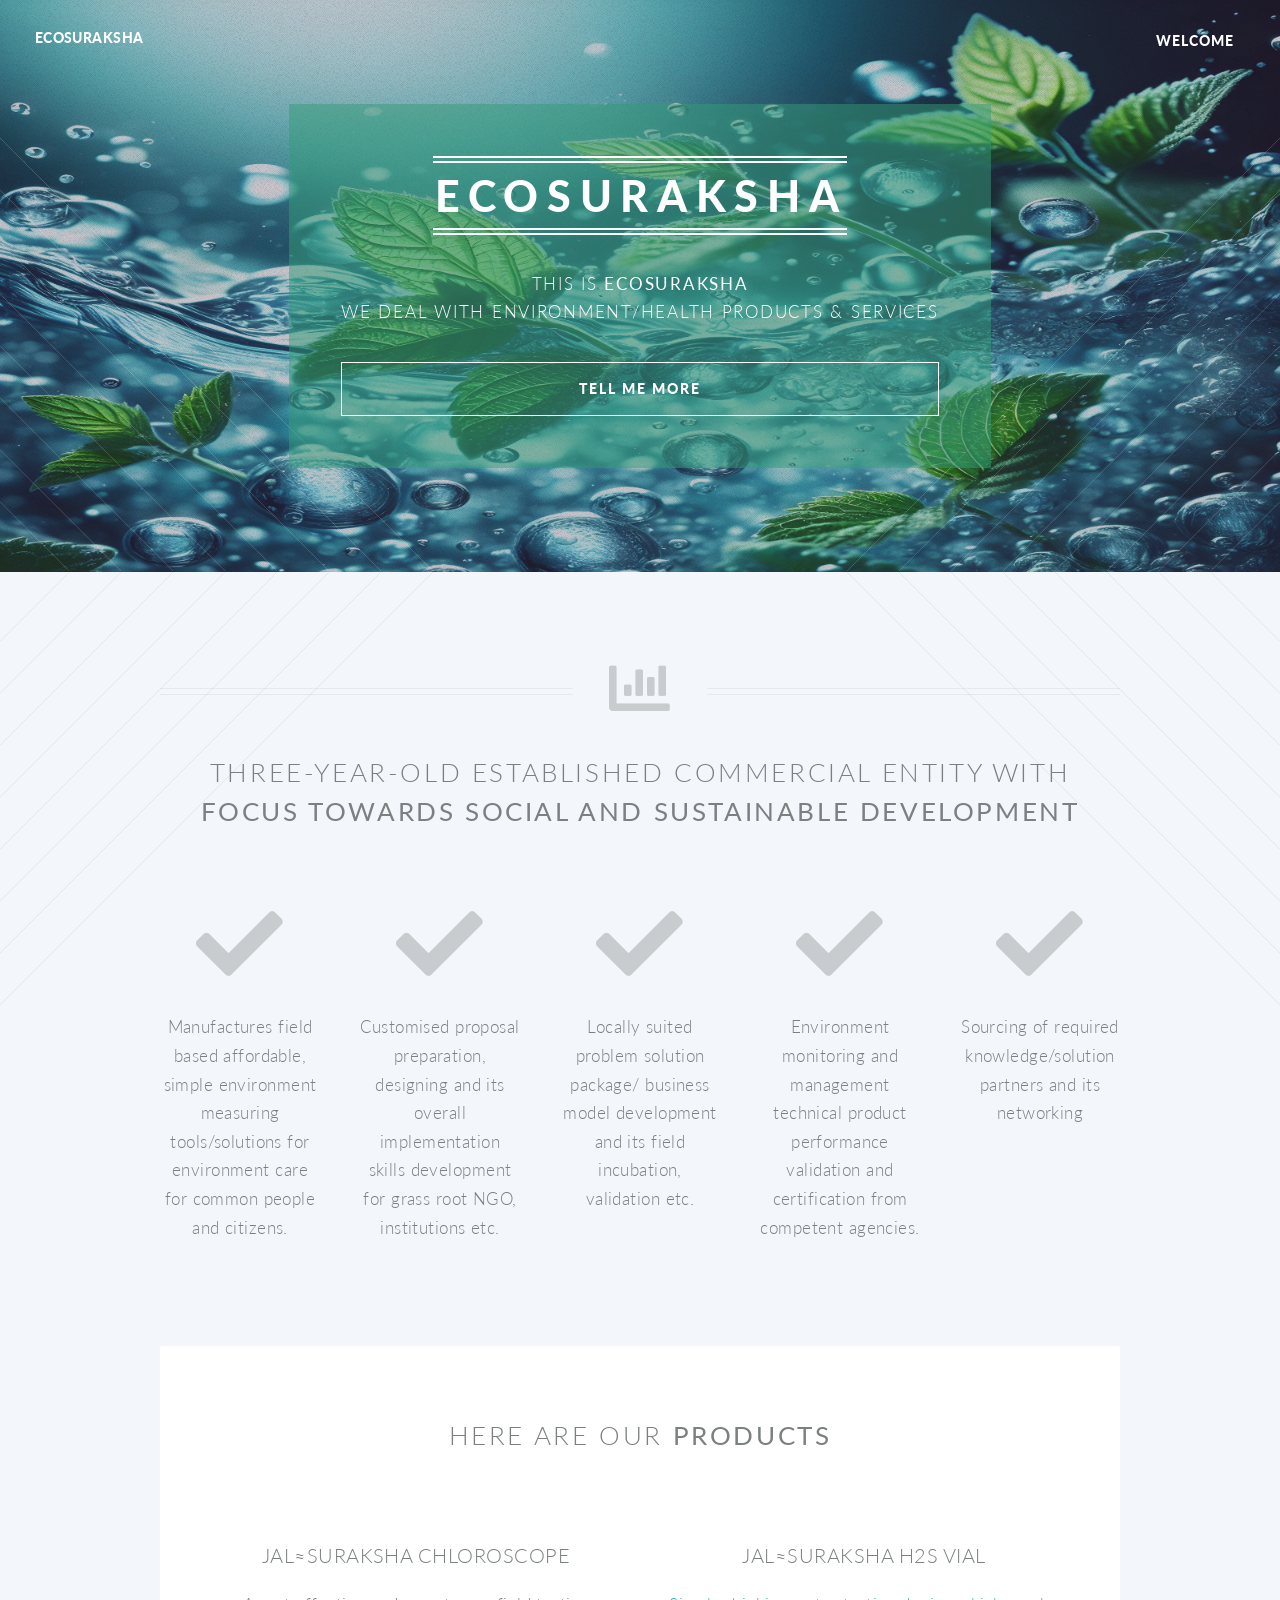
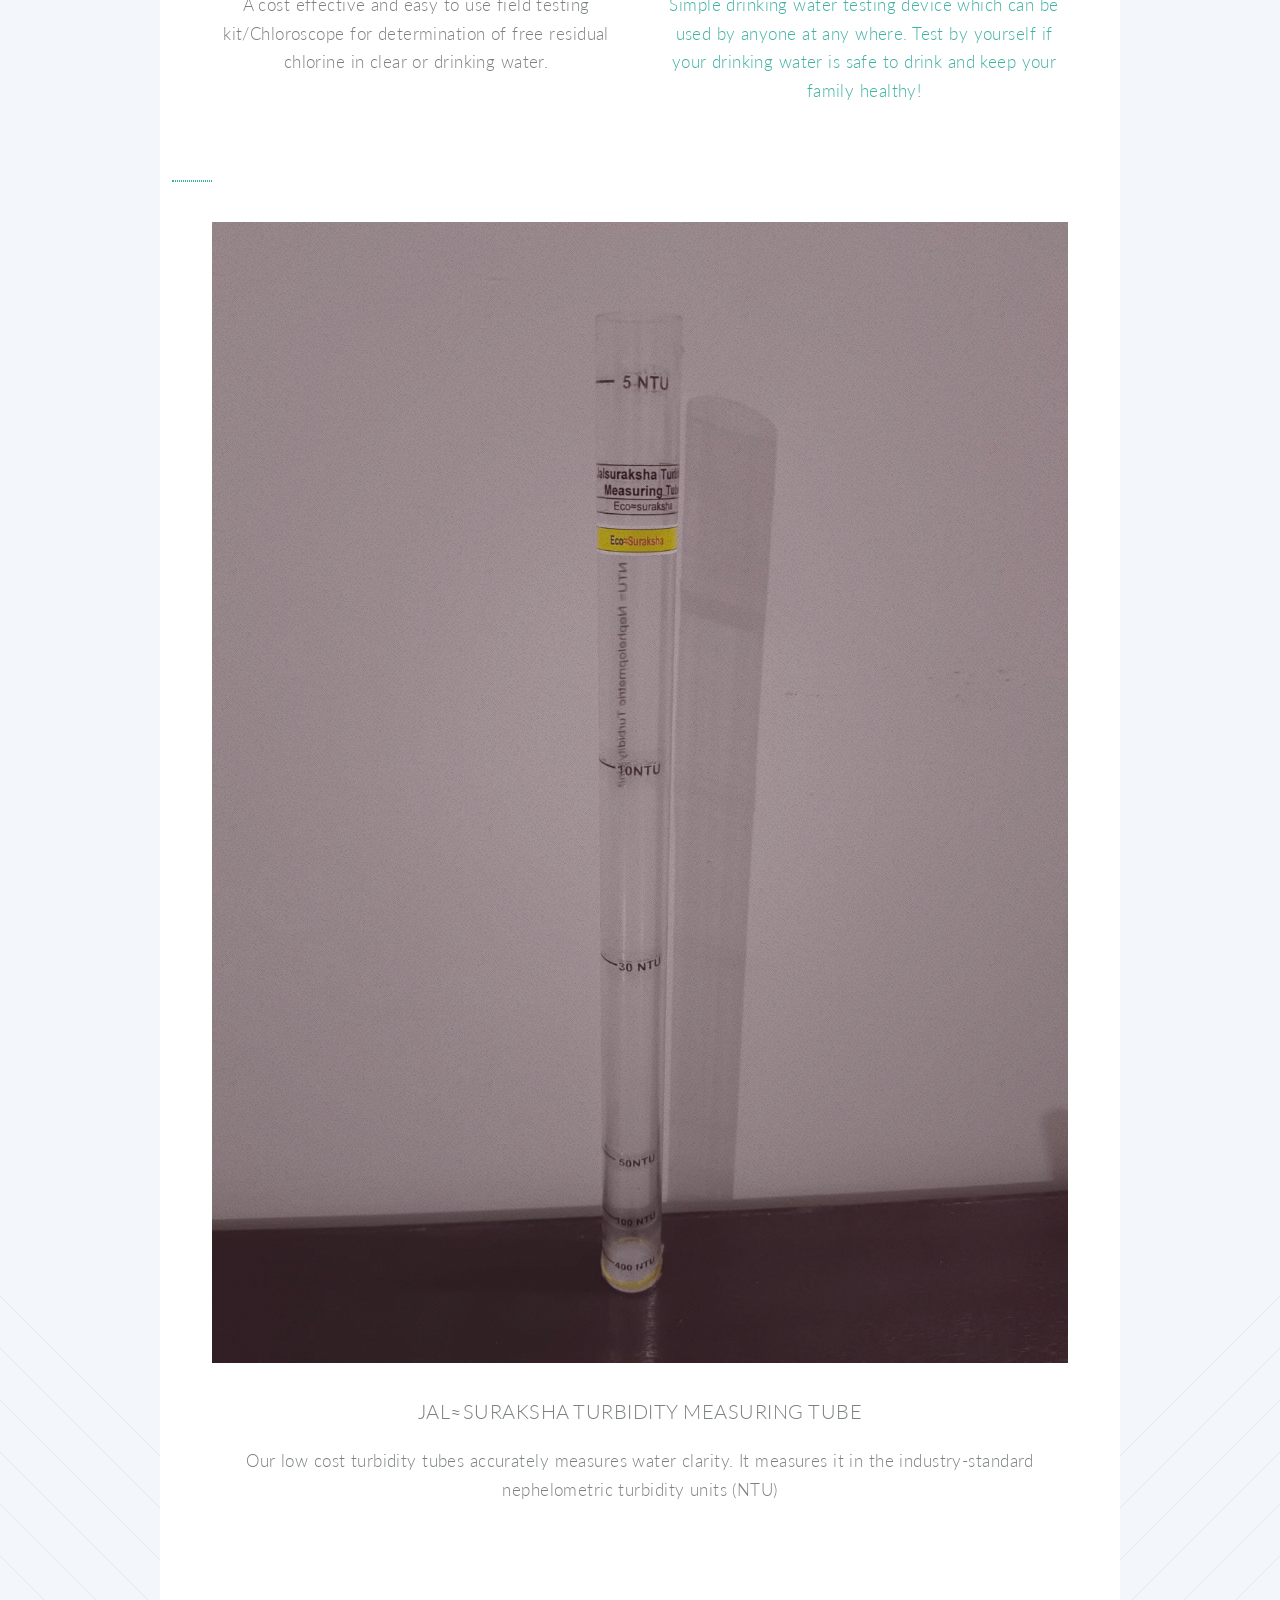
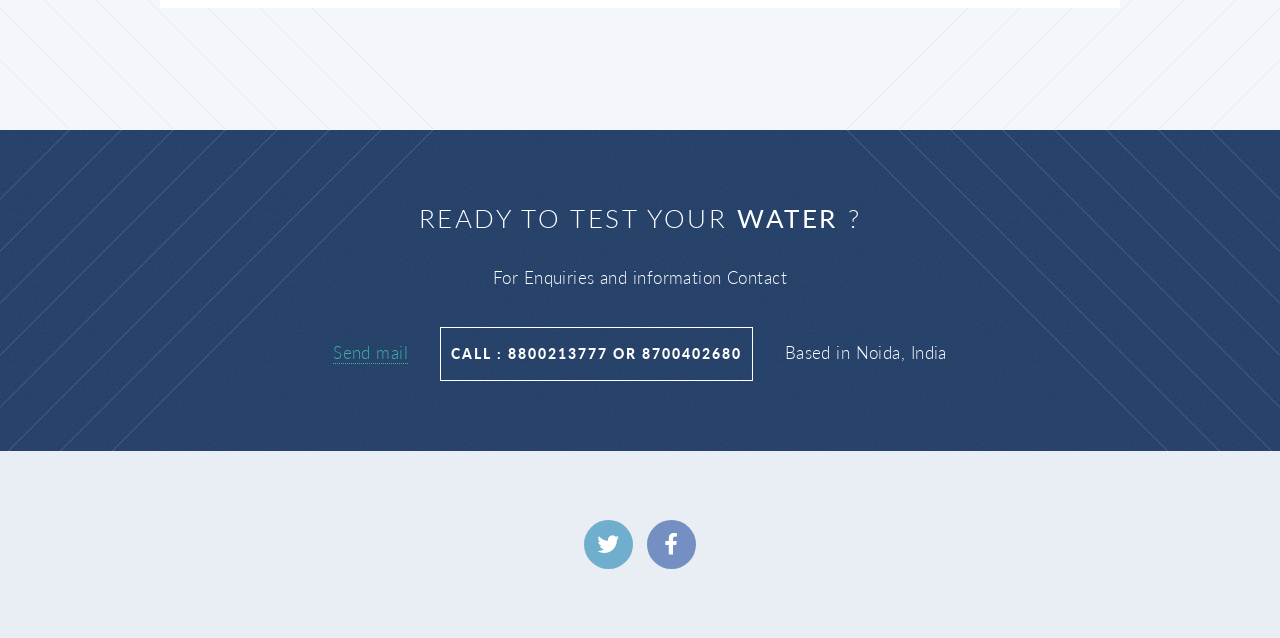
==== index.html @ ba59f018 "update index" ====
<!DOCTYPE HTML>
<html>
	<head>
		<title>EcoSuraksha</title>
		<meta charset="utf-8" />
		<meta name="viewport" content="width=device-width, initial-scale=1, user-scalable=no" />
		<link rel="stylesheet" href="assets/css/main.css" />
		<noscript><link rel="stylesheet" href="assets/css/noscript.css" /></noscript>
	</head>
	<body class="index is-preload">
		<div id="page-wrapper">

			<!-- Header -->
				<header id="header" class="alt">
					<h1 id="logo"><a href="index.html">EcoSuraksha</a></h1>
					<nav id="nav">
						<ul>
							<li class="current"><a href="ecosuraksha.com">Welcome</a></li>
						</ul>
					</nav>
				</header>

			<!-- Banner -->
				<section id="banner">
					<div class="inner">

						<header>
							<h2>EcoSuraksha</h2>
						</header>
						<p>This is <strong>EcoSuraksha</strong>
						<br />We deal with Environment/Health Products & Services<br /></p>
						<footer>
							<ul class="buttons stacked">
								<li><a href="#main" class="button fit scrolly">Tell Me More</a></li>
							</ul>
						</footer>

					</div>
				</section>

			<!-- Main -->
				<article id="main">

					<header class="special container">
						<span class="icon solid fa-chart-bar"></span>
						<h2>Three-year-old established commercial entity with<strong> focus towards social and sustainable development</strong>
						<br />
						</h2>
					</header>
					<!-- Two -->
						<section class="wrapper style1 container special">
							<div class="row">
								<div class="col-4 col-12-narrower">

									<section>
										<span class="icon solid featured fa-check"></span>
										<p>Manufactures field based affordable, simple environment measuring tools/solutions for environment care for common people and citizens.</p>
									</section>

								</div>
								<div class="col-4 col-12-narrower">

									<section>
										<span class="icon solid featured fa-check"></span>
										<p>Customised proposal preparation, designing and its overall implementation skills development for grass root NGO, institutions etc.</p>
									</section>

								</div>
								<div class="col-4 col-12-narrower">

									<section>
										<span class="icon solid featured fa-check"></span>
										<p>Locally suited problem solution package/ business model development and its field incubation, validation etc.</p>
									</section>

								</div>
								<div class="col-4 col-12-narrower">

									<section>
										<span class="icon solid featured fa-check"></span>
										<p>Environment monitoring and management technical product performance validation and certification from competent agencies.</p>
									</section>

								</div>
								<div class="col-4 col-12-narrower">

									<section>
										<span class="icon solid featured fa-check"></span>
										<p>Sourcing of required knowledge/solution partners and its networking </p>
									</section>

								</div>
							</div>
						</section>

					<!-- Three -->
						<section class="wrapper style3 container special">

							<header class="major">
								<h2>Here are our <strong>Products</strong></h2>
							</header>

							<div class="row">
								<div class="col-6 col-12-narrower">

									<section>
										<a href="#" class="image featured"><img src="images/JalsurakshaChloroscopeInsideView.jpg" alt="" /></a>
										<header>
											<h3><a href="https://www.amazon.in/Generic-JalSuraksha-H2S-Vial/dp/B0C5TCX7TX/">Jal≈Suraksha Chloroscope</a></h3>
										</header>
										<p>A cost effective and easy to use field testing kit/Chloroscope for determination of free residual chlorine in clear or drinking water.</p>
									</section>

								</div>
								<div class="col-6 col-12-narrower">

									<section>
										<a href="#" class="image featured"><img src="images/JalsurakshaH2SVialPack.jpg" alt="" /></a>
										<header>
											<h3><a href="https://www.amazon.in/JalSuraksha-Chloroscope-Chlorine-drinking-water/dp/B0CVYHMM5Y/">Jal≈Suraksha H2S Vial</h3>
										</header>
										<p>Simple drinking water testing device which can be used by anyone at any where. Test by yourself if your drinking water is safe to drink and keep your family healthy!</p>
									</section>

								</div>
							</div>
							<div class="row">
								<div class="col-12-narrower">

									<section>
										<a href="#" class="image featured"><img src="images/JalsurakshaTurbidityMeasuringTube.jpeg" alt="" /></a>
										<header>
											<h3><a href="https://www.amazon.in/Generic-Jalsuraksha-Turbidity-Measuring-Tube/dp/B0CZ7C9ZBZ/">Jal≈Suraksha Turbidity Measuring Tube</a></h3>
										</header>
										<p>Our low cost turbidity tubes accurately measures water clarity. It measures it in the industry-standard nephelometric turbidity units (NTU)</p>
									</section>

								</div>
							</div>
						</section>

				</article>

			<!-- CTA -->
				<section id="cta">

					<header>
						<h2>Ready to test your <strong> water </strong>?</h2>
						<p>For Enquiries and information Contact</p>
					</header>
					<footer>
						<ul class="buttons">
							<li><a href="mailto:ecosuraksha10@gmail.com">Send mail</a></li>
							<li><a href="#" class="button">Call : 8800213777 or 8700402680</a></li>
							<li>Based in Noida, India</li>
						</ul>
					</footer>

				</section>

			<!-- Footer -->
				<footer id="footer">

					<ul class="icons">
						<li><a href="#" class="icon brands circle fa-twitter"><span class="label">Twitter</span></a></li>
						<li><a href="#" class="icon brands circle fa-facebook-f"><span class="label">Facebook</span></a></li>
					</ul>
				</footer>

		</div>

		<!-- Scripts -->
			<script src="assets/js/jquery.min.js"></script>
			<script src="assets/js/jquery.dropotron.min.js"></script>
			<script src="assets/js/jquery.scrolly.min.js"></script>
			<script src="assets/js/jquery.scrollex.min.js"></script>
			<script src="assets/js/browser.min.js"></script>
			<script src="assets/js/breakpoints.min.js"></script>
			<script src="assets/js/util.js"></script>
			<script src="assets/js/main.js"></script>

	</body>
</html>
---- assets/css/main.css ----
@import url("fontawesome-all.min.css");
@import url("https://fonts.googleapis.com/css?family=Lato:300,400,900");

/*
	Twenty by HTML5 UP
	html5up.net | @ajlkn
	Free for personal and commercial use under the CCA 3.0 license (html5up.net/license)
*/

html, body, div, span, applet, object,
iframe, h1, h2, h3, h4, h5, h6, p, blockquote,
pre, a, abbr, acronym, address, big, cite,
code, del, dfn, em, img, ins, kbd, q, s, samp,
small, strike, strong, sub, sup, tt, var, b,
u, i, center, dl, dt, dd, ol, ul, li, fieldset,
form, label, legend, table, caption, tbody,
tfoot, thead, tr, th, td, article, aside,
canvas, details, embed, figure, figcaption,
footer, header, hgroup, menu, nav, output, ruby,
section, summary, time, mark, audio, video {
	margin: 0;
	padding: 0;
	border: 0;
	font-size: 100%;
	font: inherit;
	vertical-align: baseline;}

article, aside, details, figcaption, figure,
footer, header, hgroup, menu, nav, section {
	display: block;}

body {
	line-height: 1;
}

ol, ul {
	list-style: none;
}

blockquote, q {
	quotes: none;
}

	blockquote:before, blockquote:after, q:before, q:after {
		content: '';
		content: none;
	}

table {
	border-collapse: collapse;
	border-spacing: 0;
}

body {
	-webkit-text-size-adjust: none;
}

mark {
	background-color: transparent;
	color: inherit;
}

input::-moz-focus-inner {
	border: 0;
	padding: 0;
}

input, select, textarea {
	-moz-appearance: none;
	-webkit-appearance: none;
	-ms-appearance: none;
	appearance: none;
}

/* Basic */

	html {
		box-sizing: border-box;
	}

	*, *:before, *:after {
		box-sizing: inherit;
	}

	body {
		background: #f3f6fa;
	}

		body.is-preload *, body.is-preload *:before, body.is-preload *:after {
			-moz-animation: none !important;
			-webkit-animation: none !important;
			-ms-animation: none !important;
			animation: none !important;
			-moz-transition: none !important;
			-webkit-transition: none !important;
			-ms-transition: none !important;
			transition: none !important;
		}

	body, input, select, textarea {
		color: #7c8081;
		font-family: 'Lato', sans-serif;
		font-size: 15pt;
		font-weight: 300;
		letter-spacing: 0.025em;
		line-height: 1.75em;
	}

	a {
		-moz-transition: color 0.2s ease-in-out, border-color 0.2s ease-in-out, background-color 0.2s ease-in-out;
		-webkit-transition: color 0.2s ease-in-out, border-color 0.2s ease-in-out, background-color 0.2s ease-in-out;
		-ms-transition: color 0.2s ease-in-out, border-color 0.2s ease-in-out, background-color 0.2s ease-in-out;
		transition: color 0.2s ease-in-out, border-color 0.2s ease-in-out, background-color 0.2s ease-in-out;
		color: #3fb1a3;
		text-decoration: none;
		border-bottom: dotted 1px;
	}

		a:hover {
			border-bottom-color: transparent;
		}

	strong, b {
		font-weight: 400;
	}

	p, ul, ol, dl, table, blockquote {
		margin: 0 0 2em 0;
	}

	h1, h2, h3, h4, h5, h6 {
		color: inherit;
		font-weight: 300;
		line-height: 1.75em;
		margin-bottom: 1em;
		text-transform: uppercase;
	}

		h1 a, h2 a, h3 a, h4 a, h5 a, h6 a {
			color: inherit;
			text-decoration: none;
			border: 0;
		}

	h2 {
		font-size: 1.5em;
		letter-spacing: 0.1em;
	}

	h3 {
		font-size: 1.15em;
		letter-spacing: 0.025em;
	}

	sub {
		font-size: 0.8em;
		position: relative;
		top: 0.5em;
	}

	sup {
		font-size: 0.8em;
		position: relative;
		top: -0.5em;
	}

	hr {
		border-top: solid 1px rgba(124, 128, 129, 0.2);
		border: 0;
		margin-bottom: 1.5em;
	}

	blockquote {
		border-left: solid 0.5em rgba(124, 128, 129, 0.2);
		font-style: italic;
		padding: 1em 0 1em 2em;
	}

/* Container */

	.container {
		margin: 0 auto;
		max-width: 100%;
		width: 1400px;
	}

		.container.medium {
			width: 1050px;
		}

		@media screen and (max-width: 1680px) {

			.container {
				width: 1200px;
			}

				.container.medium {
					width: 900px;
				}

		}

		@media screen and (max-width: 1280px) {

			.container {
				width: 960px;
			}

				.container.medium {
					width: 735px;
				}

		}

		@media screen and (max-width: 980px) {

			.container {
				width: 95%;
			}

				.container.medium {
					width: 71.25%;
				}

		}

		@media screen and (max-width: 840px) {

			.container {
				width: 95%;
			}

				.container.medium {
					width: 95%;
				}

		}

		@media screen and (max-width: 736px) {

			.container {
				width: 100%;
			}

				.container.medium {
					width: 100%;
				}

		}

/* Row */

	.row {
		display: flex;
		flex-wrap: wrap;
		box-sizing: border-box;
		align-items: stretch;
	}

		.row > * {
			box-sizing: border-box;
		}

		.row.gtr-uniform > * > :last-child {
			margin-bottom: 0;
		}

		.row.aln-left {
			justify-content: flex-start;
		}

		.row.aln-center {
			justify-content: center;
		}

		.row.aln-right {
			justify-content: flex-end;
		}

		.row.aln-top {
			align-items: flex-start;
		}

		.row.aln-middle {
			align-items: center;
		}

		.row.aln-bottom {
			align-items: flex-end;
		}

		.row > .imp {
			order: -1;
		}

		.row > .col-1 {
			width: 8.33333%;
		}

		.row > .off-1 {
			margin-left: 8.33333%;
		}

		.row > .col-2 {
			width: 16.66667%;
		}

		.row > .off-2 {
			margin-left: 16.66667%;
		}

		.row > .col-3 {
			width: 25%;
		}

		.row > .off-3 {
			margin-left: 25%;
		}

		.row > .col-4 {
			width: 20%;
		}

		.row > .off-4 {
			margin-left: 33.33333%;
		}

		.row > .col-5 {
			width: 41.66667%;
		}

		.row > .off-5 {
			margin-left: 41.66667%;
		}

		.row > .col-6 {
			width: 50%;
		}

		.row > .off-6 {
			margin-left: 50%;
		}

		.row > .col-7 {
			width: 58.33333%;
		}

		.row > .off-7 {
			margin-left: 58.33333%;
		}

		.row > .col-8 {
			width: 66.66667%;
		}

		.row > .off-8 {
			margin-left: 66.66667%;
		}

		.row > .col-9 {
			width: 75%;
		}

		.row > .off-9 {
			margin-left: 75%;
		}

		.row > .col-10 {
			width: 83.33333%;
		}

		.row > .off-10 {
			margin-left: 83.33333%;
		}

		.row > .col-11 {
			width: 91.66667%;
		}

		.row > .off-11 {
			margin-left: 91.66667%;
		}

		.row > .col-12 {
			width: 100%;
		}

		.row > .off-12 {
			margin-left: 100%;
		}

		.row.gtr-0 {
			margin-top: 0px;
			margin-left: 0px;
		}

			.row.gtr-0 > * {
				padding: 0px 0 0 0px;
			}

			.row.gtr-0.gtr-uniform {
				margin-top: 0px;
			}

				.row.gtr-0.gtr-uniform > * {
					padding-top: 0px;
				}

		.row.gtr-25 {
			margin-top: -12.5px;
			margin-left: -12.5px;
		}

			.row.gtr-25 > * {
				padding: 12.5px 0 0 12.5px;
			}

			.row.gtr-25.gtr-uniform {
				margin-top: -12.5px;
			}

				.row.gtr-25.gtr-uniform > * {
					padding-top: 12.5px;
				}

		.row.gtr-50 {
			margin-top: -25px;
			margin-left: -25px;
		}

			.row.gtr-50 > * {
				padding: 25px 0 0 25px;
			}

			.row.gtr-50.gtr-uniform {
				margin-top: -25px;
			}

				.row.gtr-50.gtr-uniform > * {
					padding-top: 25px;
				}

		.row {
			margin-top: -50px;
			margin-left: -50px;
		}

			.row > * {
				padding: 50px 0 0 50px;
			}

			.row.gtr-uniform {
				margin-top: -50px;
			}

				.row.gtr-uniform > * {
					padding-top: 50px;
				}

		.row.gtr-150 {
			margin-top: -75px;
			margin-left: -75px;
		}

			.row.gtr-150 > * {
				padding: 75px 0 0 75px;
			}

			.row.gtr-150.gtr-uniform {
				margin-top: -75px;
			}

				.row.gtr-150.gtr-uniform > * {
					padding-top: 75px;
				}

		.row.gtr-200 {
			margin-top: -100px;
			margin-left: -100px;
		}

			.row.gtr-200 > * {
				padding: 100px 0 0 100px;
			}

			.row.gtr-200.gtr-uniform {
				margin-top: -100px;
			}

				.row.gtr-200.gtr-uniform > * {
					padding-top: 100px;
				}

		@media screen and (max-width: 1680px) {

			.row {
				display: flex;
				flex-wrap: wrap;
				box-sizing: border-box;
				align-items: stretch;
			}

				.row > * {
					box-sizing: border-box;
				}

				.row.gtr-uniform > * > :last-child {
					margin-bottom: 0;
				}

				.row.aln-left {
					justify-content: flex-start;
				}

				.row.aln-center {
					justify-content: center;
				}

				.row.aln-right {
					justify-content: flex-end;
				}

				.row.aln-top {
					align-items: flex-start;
				}

				.row.aln-middle {
					align-items: center;
				}

				.row.aln-bottom {
					align-items: flex-end;
				}

				.row > .imp-wide {
					order: -1;
				}

				.row > .col-1-wide {
					width: 8.33333%;
				}

				.row > .off-1-wide {
					margin-left: 8.33333%;
				}

				.row > .col-2-wide {
					width: 16.66667%;
				}

				.row > .off-2-wide {
					margin-left: 16.66667%;
				}

				.row > .col-3-wide {
					width: 25%;
				}

				.row > .off-3-wide {
					margin-left: 25%;
				}

				.row > .col-4-wide {
					width: 33.33333%;
				}

				.row > .off-4-wide {
					margin-left: 33.33333%;
				}

				.row > .col-5-wide {
					width: 41.66667%;
				}

				.row > .off-5-wide {
					margin-left: 41.66667%;
				}

				.row > .col-6-wide {
					width: 50%;
				}

				.row > .off-6-wide {
					margin-left: 50%;
				}

				.row > .col-7-wide {
					width: 58.33333%;
				}

				.row > .off-7-wide {
					margin-left: 58.33333%;
				}

				.row > .col-8-wide {
					width: 66.66667%;
				}

				.row > .off-8-wide {
					margin-left: 66.66667%;
				}

				.row > .col-9-wide {
					width: 75%;
				}

				.row > .off-9-wide {
					margin-left: 75%;
				}

				.row > .col-10-wide {
					width: 83.33333%;
				}

				.row > .off-10-wide {
					margin-left: 83.33333%;
				}

				.row > .col-11-wide {
					width: 91.66667%;
				}

				.row > .off-11-wide {
					margin-left: 91.66667%;
				}

				.row > .col-12-wide {
					width: 100%;
				}

				.row > .off-12-wide {
					margin-left: 100%;
				}

				.row.gtr-0 {
					margin-top: 0px;
					margin-left: 0px;
				}

					.row.gtr-0 > * {
						padding: 0px 0 0 0px;
					}

					.row.gtr-0.gtr-uniform {
						margin-top: 0px;
					}

						.row.gtr-0.gtr-uniform > * {
							padding-top: 0px;
						}

				.row.gtr-25 {
					margin-top: -10px;
					margin-left: -10px;
				}

					.row.gtr-25 > * {
						padding: 10px 0 0 10px;
					}

					.row.gtr-25.gtr-uniform {
						margin-top: -10px;
					}

						.row.gtr-25.gtr-uniform > * {
							padding-top: 10px;
						}

				.row.gtr-50 {
					margin-top: -20px;
					margin-left: -20px;
				}

					.row.gtr-50 > * {
						padding: 20px 0 0 20px;
					}

					.row.gtr-50.gtr-uniform {
						margin-top: -20px;
					}

						.row.gtr-50.gtr-uniform > * {
							padding-top: 20px;
						}

				.row {
					margin-top: -40px;
					margin-left: -40px;
				}

					.row > * {
						padding: 40px 0 0 40px;
					}

					.row.gtr-uniform {
						margin-top: -40px;
					}

						.row.gtr-uniform > * {
							padding-top: 40px;
						}

				.row.gtr-150 {
					margin-top: -60px;
					margin-left: -60px;
				}

					.row.gtr-150 > * {
						padding: 60px 0 0 60px;
					}

					.row.gtr-150.gtr-uniform {
						margin-top: -60px;
					}

						.row.gtr-150.gtr-uniform > * {
							padding-top: 60px;
						}

				.row.gtr-200 {
					margin-top: -80px;
					margin-left: -80px;
				}

					.row.gtr-200 > * {
						padding: 80px 0 0 80px;
					}

					.row.gtr-200.gtr-uniform {
						margin-top: -80px;
					}

						.row.gtr-200.gtr-uniform > * {
							padding-top: 80px;
						}

		}

		@media screen and (max-width: 1280px) {

			.row {
				display: flex;
				flex-wrap: wrap;
				box-sizing: border-box;
				align-items: stretch;
			}

				.row > * {
					box-sizing: border-box;
				}

				.row.gtr-uniform > * > :last-child {
					margin-bottom: 0;
				}

				.row.aln-left {
					justify-content: flex-start;
				}

				.row.aln-center {
					justify-content: center;
				}

				.row.aln-right {
					justify-content: flex-end;
				}

				.row.aln-top {
					align-items: flex-start;
				}

				.row.aln-middle {
					align-items: center;
				}

				.row.aln-bottom {
					align-items: flex-end;
				}

				.row > .imp-normal {
					order: -1;
				}

				.row > .col-1-normal {
					width: 8.33333%;
				}

				.row > .off-1-normal {
					margin-left: 8.33333%;
				}

				.row > .col-2-normal {
					width: 16.66667%;
				}

				.row > .off-2-normal {
					margin-left: 16.66667%;
				}

				.row > .col-3-normal {
					width: 25%;
				}

				.row > .off-3-normal {
					margin-left: 25%;
				}

				.row > .col-4-normal {
					width: 33.33333%;
				}

				.row > .off-4-normal {
					margin-left: 33.33333%;
				}

				.row > .col-5-normal {
					width: 41.66667%;
				}

				.row > .off-5-normal {
					margin-left: 41.66667%;
				}

				.row > .col-6-normal {
					width: 50%;
				}

				.row > .off-6-normal {
					margin-left: 50%;
				}

				.row > .col-7-normal {
					width: 58.33333%;
				}

				.row > .off-7-normal {
					margin-left: 58.33333%;
				}

				.row > .col-8-normal {
					width: 66.66667%;
				}

				.row > .off-8-normal {
					margin-left: 66.66667%;
				}

				.row > .col-9-normal {
					width: 75%;
				}

				.row > .off-9-normal {
					margin-left: 75%;
				}

				.row > .col-10-normal {
					width: 83.33333%;
				}

				.row > .off-10-normal {
					margin-left: 83.33333%;
				}

				.row > .col-11-normal {
					width: 91.66667%;
				}

				.row > .off-11-normal {
					margin-left: 91.66667%;
				}

				.row > .col-12-normal {
					width: 100%;
				}

				.row > .off-12-normal {
					margin-left: 100%;
				}

				.row.gtr-0 {
					margin-top: 0px;
					margin-left: 0px;
				}

					.row.gtr-0 > * {
						padding: 0px 0 0 0px;
					}

					.row.gtr-0.gtr-uniform {
						margin-top: 0px;
					}

						.row.gtr-0.gtr-uniform > * {
							padding-top: 0px;
						}

				.row.gtr-25 {
					margin-top: -10px;
					margin-left: -10px;
				}

					.row.gtr-25 > * {
						padding: 10px 0 0 10px;
					}

					.row.gtr-25.gtr-uniform {
						margin-top: -10px;
					}

						.row.gtr-25.gtr-uniform > * {
							padding-top: 10px;
						}

				.row.gtr-50 {
					margin-top: -20px;
					margin-left: -20px;
				}

					.row.gtr-50 > * {
						padding: 20px 0 0 20px;
					}

					.row.gtr-50.gtr-uniform {
						margin-top: -20px;
					}

						.row.gtr-50.gtr-uniform > * {
							padding-top: 20px;
						}

				.row {
					margin-top: -40px;
					margin-left: -40px;
				}

					.row > * {
						padding: 40px 0 0 40px;
					}

					.row.gtr-uniform {
						margin-top: -40px;
					}

						.row.gtr-uniform > * {
							padding-top: 40px;
						}

				.row.gtr-150 {
					margin-top: -60px;
					margin-left: -60px;
				}

					.row.gtr-150 > * {
						padding: 60px 0 0 60px;
					}

					.row.gtr-150.gtr-uniform {
						margin-top: -60px;
					}

						.row.gtr-150.gtr-uniform > * {
							padding-top: 60px;
						}

				.row.gtr-200 {
					margin-top: -80px;
					margin-left: -80px;
				}

					.row.gtr-200 > * {
						padding: 80px 0 0 80px;
					}

					.row.gtr-200.gtr-uniform {
						margin-top: -80px;
					}

						.row.gtr-200.gtr-uniform > * {
							padding-top: 80px;
						}

		}

		@media screen and (max-width: 980px) {

			.row {
				display: flex;
				flex-wrap: wrap;
				box-sizing: border-box;
				align-items: stretch;
			}

				.row > * {
					box-sizing: border-box;
				}

				.row.gtr-uniform > * > :last-child {
					margin-bottom: 0;
				}

				.row.aln-left {
					justify-content: flex-start;
				}

				.row.aln-center {
					justify-content: center;
				}

				.row.aln-right {
					justify-content: flex-end;
				}

				.row.aln-top {
					align-items: flex-start;
				}

				.row.aln-middle {
					align-items: center;
				}

				.row.aln-bottom {
					align-items: flex-end;
				}

				.row > .imp-narrow {
					order: -1;
				}

				.row > .col-1-narrow {
					width: 8.33333%;
				}

				.row > .off-1-narrow {
					margin-left: 8.33333%;
				}

				.row > .col-2-narrow {
					width: 16.66667%;
				}

				.row > .off-2-narrow {
					margin-left: 16.66667%;
				}

				.row > .col-3-narrow {
					width: 25%;
				}

				.row > .off-3-narrow {
					margin-left: 25%;
				}

				.row > .col-4-narrow {
					width: 33.33333%;
				}

				.row > .off-4-narrow {
					margin-left: 33.33333%;
				}

				.row > .col-5-narrow {
					width: 41.66667%;
				}

				.row > .off-5-narrow {
					margin-left: 41.66667%;
				}

				.row > .col-6-narrow {
					width: 50%;
				}

				.row > .off-6-narrow {
					margin-left: 50%;
				}

				.row > .col-7-narrow {
					width: 58.33333%;
				}

				.row > .off-7-narrow {
					margin-left: 58.33333%;
				}

				.row > .col-8-narrow {
					width: 66.66667%;
				}

				.row > .off-8-narrow {
					margin-left: 66.66667%;
				}

				.row > .col-9-narrow {
					width: 75%;
				}

				.row > .off-9-narrow {
					margin-left: 75%;
				}

				.row > .col-10-narrow {
					width: 83.33333%;
				}

				.row > .off-10-narrow {
					margin-left: 83.33333%;
				}

				.row > .col-11-narrow {
					width: 91.66667%;
				}

				.row > .off-11-narrow {
					margin-left: 91.66667%;
				}

				.row > .col-12-narrow {
					width: 100%;
				}

				.row > .off-12-narrow {
					margin-left: 100%;
				}

				.row.gtr-0 {
					margin-top: 0px;
					margin-left: 0px;
				}

					.row.gtr-0 > * {
						padding: 0px 0 0 0px;
					}

					.row.gtr-0.gtr-uniform {
						margin-top: 0px;
					}

						.row.gtr-0.gtr-uniform > * {
							padding-top: 0px;
						}

				.row.gtr-25 {
					margin-top: -7.5px;
					margin-left: -7.5px;
				}

					.row.gtr-25 > * {
						padding: 7.5px 0 0 7.5px;
					}

					.row.gtr-25.gtr-uniform {
						margin-top: -7.5px;
					}

						.row.gtr-25.gtr-uniform > * {
							padding-top: 7.5px;
						}

				.row.gtr-50 {
					margin-top: -15px;
					margin-left: -15px;
				}

					.row.gtr-50 > * {
						padding: 15px 0 0 15px;
					}

					.row.gtr-50.gtr-uniform {
						margin-top: -15px;
					}

						.row.gtr-50.gtr-uniform > * {
							padding-top: 15px;
						}

				.row {
					margin-top: -30px;
					margin-left: -30px;
				}

					.row > * {
						padding: 30px 0 0 30px;
					}

					.row.gtr-uniform {
						margin-top: -30px;
					}

						.row.gtr-uniform > * {
							padding-top: 30px;
						}

				.row.gtr-150 {
					margin-top: -45px;
					margin-left: -45px;
				}

					.row.gtr-150 > * {
						padding: 45px 0 0 45px;
					}

					.row.gtr-150.gtr-uniform {
						margin-top: -45px;
					}

						.row.gtr-150.gtr-uniform > * {
							padding-top: 45px;
						}

				.row.gtr-200 {
					margin-top: -60px;
					margin-left: -60px;
				}

					.row.gtr-200 > * {
						padding: 60px 0 0 60px;
					}

					.row.gtr-200.gtr-uniform {
						margin-top: -60px;
					}

						.row.gtr-200.gtr-uniform > * {
							padding-top: 60px;
						}

		}

		@media screen and (max-width: 840px) {

			.row {
				display: flex;
				flex-wrap: wrap;
				box-sizing: border-box;
				align-items: stretch;
			}

				.row > * {
					box-sizing: border-box;
				}

				.row.gtr-uniform > * > :last-child {
					margin-bottom: 0;
				}

				.row.aln-left {
					justify-content: flex-start;
				}

				.row.aln-center {
					justify-content: center;
				}

				.row.aln-right {
					justify-content: flex-end;
				}

				.row.aln-top {
					align-items: flex-start;
				}

				.row.aln-middle {
					align-items: center;
				}

				.row.aln-bottom {
					align-items: flex-end;
				}

				.row > .imp-narrower {
					order: -1;
				}

				.row > .col-1-narrower {
					width: 8.33333%;
				}

				.row > .off-1-narrower {
					margin-left: 8.33333%;
				}

				.row > .col-2-narrower {
					width: 16.66667%;
				}

				.row > .off-2-narrower {
					margin-left: 16.66667%;
				}

				.row > .col-3-narrower {
					width: 25%;
				}

				.row > .off-3-narrower {
					margin-left: 25%;
				}

				.row > .col-4-narrower {
					width: 33.33333%;
				}

				.row > .off-4-narrower {
					margin-left: 33.33333%;
				}

				.row > .col-5-narrower {
					width: 41.66667%;
				}

				.row > .off-5-narrower {
					margin-left: 41.66667%;
				}

				.row > .col-6-narrower {
					width: 50%;
				}

				.row > .off-6-narrower {
					margin-left: 50%;
				}

				.row > .col-7-narrower {
					width: 58.33333%;
				}

				.row > .off-7-narrower {
					margin-left: 58.33333%;
				}

				.row > .col-8-narrower {
					width: 66.66667%;
				}

				.row > .off-8-narrower {
					margin-left: 66.66667%;
				}

				.row > .col-9-narrower {
					width: 75%;
				}

				.row > .off-9-narrower {
					margin-left: 75%;
				}

				.row > .col-10-narrower {
					width: 83.33333%;
				}

				.row > .off-10-narrower {
					margin-left: 83.33333%;
				}

				.row > .col-11-narrower {
					width: 91.66667%;
				}

				.row > .off-11-narrower {
					margin-left: 91.66667%;
				}

				.row > .col-12-narrower {
					width: 100%;
				}

				.row > .off-12-narrower {
					margin-left: 100%;
				}

				.row.gtr-0 {
					margin-top: 0px;
					margin-left: 0px;
				}

					.row.gtr-0 > * {
						padding: 0px 0 0 0px;
					}

					.row.gtr-0.gtr-uniform {
						margin-top: 0px;
					}

						.row.gtr-0.gtr-uniform > * {
							padding-top: 0px;
						}

				.row.gtr-25 {
					margin-top: -7.5px;
					margin-left: -7.5px;
				}

					.row.gtr-25 > * {
						padding: 7.5px 0 0 7.5px;
					}

					.row.gtr-25.gtr-uniform {
						margin-top: -7.5px;
					}

						.row.gtr-25.gtr-uniform > * {
							padding-top: 7.5px;
						}

				.row.gtr-50 {
					margin-top: -15px;
					margin-left: -15px;
				}

					.row.gtr-50 > * {
						padding: 15px 0 0 15px;
					}

					.row.gtr-50.gtr-uniform {
						margin-top: -15px;
					}

						.row.gtr-50.gtr-uniform > * {
							padding-top: 15px;
						}

				.row {
					margin-top: -30px;
					margin-left: -30px;
				}

					.row > * {
						padding: 30px 0 0 30px;
					}

					.row.gtr-uniform {
						margin-top: -30px;
					}

						.row.gtr-uniform > * {
							padding-top: 30px;
						}

				.row.gtr-150 {
					margin-top: -45px;
					margin-left: -45px;
				}

					.row.gtr-150 > * {
						padding: 45px 0 0 45px;
					}

					.row.gtr-150.gtr-uniform {
						margin-top: -45px;
					}

						.row.gtr-150.gtr-uniform > * {
							padding-top: 45px;
						}

				.row.gtr-200 {
					margin-top: -60px;
					margin-left: -60px;
				}

					.row.gtr-200 > * {
						padding: 60px 0 0 60px;
					}

					.row.gtr-200.gtr-uniform {
						margin-top: -60px;
					}

						.row.gtr-200.gtr-uniform > * {
							padding-top: 60px;
						}

		}

		@media screen and (max-width: 736px) {

			.row {
				display: flex;
				flex-wrap: wrap;
				box-sizing: border-box;
				align-items: stretch;
			}

				.row > * {
					box-sizing: border-box;
				}

				.row.gtr-uniform > * > :last-child {
					margin-bottom: 0;
				}

				.row.aln-left {
					justify-content: flex-start;
				}

				.row.aln-center {
					justify-content: center;
				}

				.row.aln-right {
					justify-content: flex-end;
				}

				.row.aln-top {
					align-items: flex-start;
				}

				.row.aln-middle {
					align-items: center;
				}

				.row.aln-bottom {
					align-items: flex-end;
				}

				.row > .imp-mobile {
					order: -1;
				}

				.row > .col-1-mobile {
					width: 8.33333%;
				}

				.row > .off-1-mobile {
					margin-left: 8.33333%;
				}

				.row > .col-2-mobile {
					width: 16.66667%;
				}

				.row > .off-2-mobile {
					margin-left: 16.66667%;
				}

				.row > .col-3-mobile {
					width: 25%;
				}

				.row > .off-3-mobile {
					margin-left: 25%;
				}

				.row > .col-4-mobile {
					width: 33.33333%;
				}

				.row > .off-4-mobile {
					margin-left: 33.33333%;
				}

				.row > .col-5-mobile {
					width: 41.66667%;
				}

				.row > .off-5-mobile {
					margin-left: 41.66667%;
				}

				.row > .col-6-mobile {
					width: 50%;
				}

				.row > .off-6-mobile {
					margin-left: 50%;
				}

				.row > .col-7-mobile {
					width: 58.33333%;
				}

				.row > .off-7-mobile {
					margin-left: 58.33333%;
				}

				.row > .col-8-mobile {
					width: 66.66667%;
				}

				.row > .off-8-mobile {
					margin-left: 66.66667%;
				}

				.row > .col-9-mobile {
					width: 75%;
				}

				.row > .off-9-mobile {
					margin-left: 75%;
				}

				.row > .col-10-mobile {
					width: 83.33333%;
				}

				.row > .off-10-mobile {
					margin-left: 83.33333%;
				}

				.row > .col-11-mobile {
					width: 91.66667%;
				}

				.row > .off-11-mobile {
					margin-left: 91.66667%;
				}

				.row > .col-12-mobile {
					width: 100%;
				}

				.row > .off-12-mobile {
					margin-left: 100%;
				}

				.row.gtr-0 {
					margin-top: 0px;
					margin-left: 0px;
				}

					.row.gtr-0 > * {
						padding: 0px 0 0 0px;
					}

					.row.gtr-0.gtr-uniform {
						margin-top: 0px;
					}

						.row.gtr-0.gtr-uniform > * {
							padding-top: 0px;
						}

				.row.gtr-25 {
					margin-top: -7.5px;
					margin-left: -7.5px;
				}

					.row.gtr-25 > * {
						padding: 7.5px 0 0 7.5px;
					}

					.row.gtr-25.gtr-uniform {
						margin-top: -7.5px;
					}

						.row.gtr-25.gtr-uniform > * {
							padding-top: 7.5px;
						}

				.row.gtr-50 {
					margin-top: -15px;
					margin-left: -15px;
				}

					.row.gtr-50 > * {
						padding: 15px 0 0 15px;
					}

					.row.gtr-50.gtr-uniform {
						margin-top: -15px;
					}

						.row.gtr-50.gtr-uniform > * {
							padding-top: 15px;
						}

				.row {
					margin-top: -30px;
					margin-left: -30px;
				}

					.row > * {
						padding: 30px 0 0 30px;
					}

					.row.gtr-uniform {
						margin-top: -30px;
					}

						.row.gtr-uniform > * {
							padding-top: 30px;
						}

				.row.gtr-150 {
					margin-top: -45px;
					margin-left: -45px;
				}

					.row.gtr-150 > * {
						padding: 45px 0 0 45px;
					}

					.row.gtr-150.gtr-uniform {
						margin-top: -45px;
					}

						.row.gtr-150.gtr-uniform > * {
							padding-top: 45px;
						}

				.row.gtr-200 {
					margin-top: -60px;
					margin-left: -60px;
				}

					.row.gtr-200 > * {
						padding: 60px 0 0 60px;
					}

					.row.gtr-200.gtr-uniform {
						margin-top: -60px;
					}

						.row.gtr-200.gtr-uniform > * {
							padding-top: 60px;
						}

		}

/* Section/Article */

	section.special, article.special {
		text-align: center;
	}

	header.major {
		padding-bottom: 2em;
	}

	header.special {
		margin-bottom: 5em;
		padding-top: 7em;
		position: relative;
		text-align: center;
	}

		header.special:before, header.special:after {
			border-bottom: solid 1.5px;
			border-top: solid 1.5px;
			content: '';
			height: 7px;
			opacity: 0.1;
			position: absolute;
			top: 1.75em;
			width: 43%;
		}

		header.special:before {
			left: 0;
		}

		header.special:after {
			right: 0;
		}

		header.special h2 {
			margin-bottom: 0;
		}

		header.special h2 + p {
			margin-bottom: 0;
			padding-top: 1.5em;
		}

		header.special .icon {
			cursor: default;
			height: 7em;
			left: 0;
			position: absolute;
			text-align: center;
			top: 1em;
			width: 100%;
		}

			header.special .icon:before {
				font-size: 3.5em;
				opacity: 0.35;
			}

	footer > :last-child {
		margin-bottom: 0;
	}

	footer.major {
		padding-top: 3em;
	}

/* Form */

	input[type="text"],
	input[type="password"],
	input[type="email"],
	textarea {
		-moz-transition: background-color 0.2s ease-in-out, border-color 0.2s ease-in-out;
		-webkit-transition: background-color 0.2s ease-in-out, border-color 0.2s ease-in-out;
		-ms-transition: background-color 0.2s ease-in-out, border-color 0.2s ease-in-out;
		transition: background-color 0.2s ease-in-out, border-color 0.2s ease-in-out;
		-moz-appearance: none;
		-webkit-appearance: none;
		-ms-appearance: none;
		appearance: none;
		background: none;
		border: solid 1px rgba(124, 128, 129, 0.2);
		border-radius: 0;
		color: inherit;
		display: block;
		padding: 0.75em;
		text-decoration: none;
		width: 100%;
		outline: 0;
	}

		input[type="text"]:focus,
		input[type="password"]:focus,
		input[type="email"]:focus,
		textarea:focus {
			border-color: #83d3c9;
		}

	input[type="text"],
	input[type="password"],
	input[type="email"] {
		line-height: 1em;
	}

	::-webkit-input-placeholder {
		color: inherit;
		opacity: 0.5;
		position: relative;
		top: 3px;
	}

	:-moz-placeholder {
		color: inherit;
		opacity: 0.5;
	}

	::-moz-placeholder {
		color: inherit;
		opacity: 0.5;
	}

	:-ms-input-placeholder {
		color: inherit;
		opacity: 0.5;
	}

/* Image */

	.image {
		border: 0;
		position: relative;
	}

		.image:before {
			background: url("images/overlay.png");
			content: '';
			height: 100%;
			left: 0;
			position: absolute;
			top: 0;
			width: 100%;
		}

		.image.fit {
			display: block;
		}

			.image.fit img {
				display: block;
				width: 100%;
			}

		.image.featured {
			display: block;
			margin: 0 0 2em 0;
		}

			.image.featured img {
				display: block;
				width: 100%;
			}

/* Icon */

	.icon {
		text-decoration: none;
		position: relative;
	}

		.icon:before {
			-moz-osx-font-smoothing: grayscale;
			-webkit-font-smoothing: antialiased;
			display: inline-block;
			font-style: normal;
			font-variant: normal;
			text-rendering: auto;
			line-height: 1;
			text-transform: none !important;
			font-family: 'Font Awesome 5 Free';
			font-weight: 400;
		}

		.icon.solid:before {
			font-weight: 900;
		}

		.icon:before {
			line-height: inherit;
		}

		.icon.brands:before {
			font-family: 'Font Awesome 5 Brands';
		}

		.icon.circle {
			-moz-transition: all 0.2s ease-in-out;
			-webkit-transition: all 0.2s ease-in-out;
			-ms-transition: all 0.2s ease-in-out;
			transition: all 0.2s ease-in-out;
			border: 0;
			border-radius: 100%;
			display: inline-block;
			font-size: 1.25em;
			height: 2.25em;
			left: 0;
			line-height: 2.25em;
			text-align: center;
			text-decoration: none;
			top: 0;
			width: 2.25em;
		}

			.icon.circle:hover {
				top: -0.2em;
			}

			.icon.circle.fa-twitter {
				background: #70aecd;
				color: #fff;
			}

				.icon.circle.fa-twitter:hover {
					background: #7fb7d2;
				}

			.icon.circle.fa-facebook-f {
				background: #7490c3;
				color: #fff;
			}

				.icon.circle.fa-facebook-f:hover {
					background: #829bc9;
				}

			.icon.circle.fa-google-plus-g {
				background: #db6b67;
				color: #fff;
			}

				.icon.circle.fa-google-plus-g:hover {
					background: #df7b77;
				}

			.icon.circle.fa-github {
				background: #dcad8b;
				color: #fff;
			}

				.icon.circle.fa-github:hover {
					background: #e1b89b;
				}

			.icon.circle.fa-dribbble {
				background: #da83ae;
				color: #fff;
			}

				.icon.circle.fa-dribbble:hover {
					background: #df93b8;
				}

		.icon.featured {
			cursor: default;
			display: block;
			margin: 0 0 1.5em 0;
			opacity: 0.35;
			text-align: center;
		}

			.icon.featured:before {
				font-size: 5em;
				line-height: 1em;
			}

		.icon > .label {
			display: none;
		}

/* List */

	ol {
		list-style: decimal;
		padding-left: 1.25em;
	}

		ol li {
			padding-left: 0.25em;
		}

	ul {
		list-style: disc;
		padding-left: 1em;
	}

		ul li {
			padding-left: 0.5em;
		}

/* Icons */

	ul.icons {
		list-style: none;
		padding-left: 0;
		cursor: default;
	}

		ul.icons li {
			display: inline-block;
			line-height: 1em;
			padding-left: 0.5em;
		}

			ul.icons li:first-child {
				padding-left: 0;
			}

/* Featured Icons */

	ul.featured-icons {
		cursor: default;
		margin: -0.75em 0 0 0;
		opacity: 0.35;
		overflow: hidden;
		position: relative;
		list-style: none;
		padding-left: 0;
	}

		ul.featured-icons li {
			display: block;
			float: left;
			text-align: center;
			width: 50%;
			padding-left: 0;
			margin-bottom: 1em;
		}

			ul.featured-icons li .icon {
				display: inline-block;
				font-size: 5.5em;
				height: 1em;
				line-height: 1.5em;
				width: 1em;
			}

/* Buttons */

	ul.buttons {
		cursor: default;
		list-style: none;
		padding-left: 0;
	}

		ul.buttons:last-child {
			margin-bottom: 0;
		}

		ul.buttons li {
			display: inline-block;
			padding: 0 0 0 1.5em;
		}

			ul.buttons li:first-child {
				padding: 0;
			}

		ul.buttons.stacked li {
			display: block;
			padding: 1.5em 0 0 0;
		}

			ul.buttons.stacked li:first-child {
				padding: 0;
			}

/* Table */

	table {
		width: 100%;
	}

		table.default {
			width: 100%;
		}

			table.default tbody tr {
				border-bottom: solid 1px rgba(124, 128, 129, 0.2);
			}

			table.default td {
				padding: 0.5em 1em 0.5em 1em;
			}

			table.default th {
				font-weight: 400;
				padding: 0.5em 1em 0.5em 1em;
				text-align: left;
			}

			table.default thead {
				background: #7c8081;
				color: #fff;
			}

/* Button */

	input[type="button"],
	input[type="submit"],
	input[type="reset"],
	button,
	.button {
		-moz-appearance: none;
		-webkit-appearance: none;
		-ms-appearance: none;
		appearance: none;
		-moz-transition: color 0.2s ease-in-out, border-color 0.2s ease-in-out, background-color 0.2s ease-in-out;
		-webkit-transition: color 0.2s ease-in-out, border-color 0.2s ease-in-out, background-color 0.2s ease-in-out;
		-ms-transition: color 0.2s ease-in-out, border-color 0.2s ease-in-out, background-color 0.2s ease-in-out;
		transition: color 0.2s ease-in-out, border-color 0.2s ease-in-out, background-color 0.2s ease-in-out;
		background: none;
		border: solid 1px;
		border-radius: 0;
		color: inherit;
		cursor: pointer;
		display: inline-block;
		font-size: 0.8em;
		font-weight: 900;
		letter-spacing: 2px;
		min-width: 18em;
		padding: 0 0.75em;
		line-height: 3.75em;
		text-align: center;
		text-decoration: none;
		text-transform: uppercase;
	}

		input[type="button"]:hover,
		input[type="submit"]:hover,
		input[type="reset"]:hover,
		button:hover,
		.button:hover {
			background: rgba(188, 202, 206, 0.15);
			border-color: inherit;
		}

		input[type="button"].primary,
		input[type="submit"].primary,
		input[type="reset"].primary,
		button.primary,
		.button.primary {
			background: #83d3c9;
			border-color: #83d3c9;
			color: #fff !important;
		}

			input[type="button"].primary:hover,
			input[type="submit"].primary:hover,
			input[type="reset"].primary:hover,
			button.primary:hover,
			.button.primary:hover {
				background: #96dad1 !important;
				border-color: #96dad1 !important;
			}

		input[type="button"].fit,
		input[type="submit"].fit,
		input[type="reset"].fit,
		button.fit,
		.button.fit {
			width: 100%;
		}

		input[type="button"].small,
		input[type="submit"].small,
		input[type="reset"].small,
		button.small,
		.button.small {
			font-size: 0.7em;
			min-width: 14em;
			padding: 0.5em 0;
		}

/* Wrapper */

	.wrapper {
		margin-bottom: 5em;
		padding: 5em;
	}

		.wrapper.style1 {
			padding: 0;
		}

		.wrapper.style2 {
			background-color: #83d3c9;
			background-image: url("images/light-bl.svg"), url("images/light-br.svg");
			background-position: bottom left, bottom right;
			background-repeat: no-repeat, no-repeat;
			background-size: 25em, 25em;
			color: #fff;
		}

			.wrapper.style2 input[type="button"]:hover,
			.wrapper.style2 input[type="submit"]:hover,
			.wrapper.style2 input[type="reset"]:hover,
			.wrapper.style2 button:hover,
			.wrapper.style2 .button:hover {
				background: rgba(255, 255, 255, 0.15) !important;
			}

			.wrapper.style2 input[type="button"].primary,
			.wrapper.style2 input[type="submit"].primary,
			.wrapper.style2 input[type="reset"].primary,
			.wrapper.style2 button.primary,
			.wrapper.style2 .button.primary {
				background: #fff;
				border-color: #fff;
				color: #83d3c9 !important;
			}

				.wrapper.style2 input[type="button"].primary:hover,
				.wrapper.style2 input[type="submit"].primary:hover,
				.wrapper.style2 input[type="reset"].primary:hover,
				.wrapper.style2 button.primary:hover,
				.wrapper.style2 .button.primary:hover {
					border-color: inherit !important;
					color: #fff !important;
				}

		.wrapper.style3 {
			background: #fff;
			color: inherit;
		}

		.wrapper.style4 {
			background: #fff;
			color: inherit;
			padding: 4em;
		}

/* Header */

	@-moz-keyframes reveal-header {
		0% {
			top: -5em;
		}

		100% {
			top: 0;
		}
	}

	@-webkit-keyframes reveal-header {
		0% {
			top: -5em;
		}

		100% {
			top: 0;
		}
	}

	@-ms-keyframes reveal-header {
		0% {
			top: -5em;
		}

		100% {
			top: 0;
		}
	}

	@keyframes reveal-header {
		0% {
			top: -5em;
		}

		100% {
			top: 0;
		}
	}

	#header {
		background: #fff;
		box-shadow: 0 1px 2px 0 rgba(0, 0, 0, 0.075);
		color: inherit;
		cursor: default;
		font-size: 0.8em;
		left: 0;
		padding: 1em 1.5em;
		position: fixed;
		top: 0;
		width: 100%;
		z-index: 10000;
	}

		#header h1 {
			font-weight: 900;
			margin: 0;
		}

			#header h1 span {
				font-weight: 300;
			}

		#header nav {
			letter-spacing: 0.075em;
			position: absolute;
			right: 1.5em;
			text-transform: uppercase;
			top: 0.75em;
		}

			#header nav ul {
				list-style: none;
				padding-left: 0;
			}

				#header nav ul li {
					display: inline-block;
					margin-left: 1.5em;
					padding-left: 0;
				}

					#header nav ul li > ul {
						display: none;
					}

					#header nav ul li a {
						border: solid 1px transparent;
						color: inherit;
						display: inline-block;
						line-height: 1em;
						padding: 0.6em 0.75em;
						text-decoration: none;
					}

					#header nav ul li input[type="button"],
					#header nav ul li input[type="submit"],
					#header nav ul li input[type="reset"],
					#header nav ul li button,
					#header nav ul li .button {
						font-size: 1em;
						min-width: 0;
						width: auto;
					}

					#header nav ul li.submenu > a {
						text-decoration: none;
					}

						#header nav ul li.submenu > a:before {
							-moz-osx-font-smoothing: grayscale;
							-webkit-font-smoothing: antialiased;
							display: inline-block;
							font-style: normal;
							font-variant: normal;
							text-rendering: auto;
							line-height: 1;
							text-transform: none !important;
							font-family: 'Font Awesome 5 Free';
							font-weight: 900;
						}

						#header nav ul li.submenu > a:before {
							content: '\f107';
							margin-right: 0.65em;
						}

					#header nav ul li.active > a, #header nav ul li:hover > a {
						-moz-transition: all 0.2s ease-in-out;
						-webkit-transition: all 0.2s ease-in-out;
						-ms-transition: all 0.2s ease-in-out;
						transition: all 0.2s ease-in-out;
						background: rgba(188, 202, 206, 0.15);
					}

					#header nav ul li.current > a {
						font-weight: 900;
					}

		#header.reveal {
			-moz-animation: reveal-header 0.5s;
			-webkit-animation: reveal-header 0.5s;
			-ms-animation: reveal-header 0.5s;
			animation: reveal-header 0.5s;
		}

		#header.alt {
			-moz-animation: none;
			-webkit-animation: none;
			-ms-animation: none;
			animation: none;
			background: transparent;
			box-shadow: none;
			color: #fff;
			padding: 2em 2.5em;
			position: absolute;
		}

			#header.alt nav {
				right: 2.5em;
				top: 1.75em;
			}

				#header.alt nav ul li.active > a, #header.alt nav ul li:hover > a {
					border: solid 1px;
				}

/* Dropotron */

	.dropotron {
		list-style: none;
		padding-left: 0;
		background: #fff;
		box-shadow: 0 1px 2px 0 rgba(0, 0, 0, 0.075);
		line-height: 2.25em;
		min-width: 13em;
		padding: 1em 0;
		text-transform: uppercase;
		margin-top: calc(-1em + 1px);
	}

		.dropotron.level-0 {
			font-size: 0.7em;
			font-weight: 400;
			margin-top: 1.5em;
		}

			.dropotron.level-0:before {
				border-bottom: solid 0.5em #fff;
				border-left: solid 0.5em transparent;
				border-right: solid 0.5em transparent;
				content: '';
				left: 0.75em;
				position: absolute;
				top: -0.45em;
			}

		.dropotron > li {
			border-top: solid 1px rgba(124, 128, 129, 0.2);
			padding-left: 0;
		}

			.dropotron > li > a {
				-moz-transition: none;
				-webkit-transition: none;
				-ms-transition: none;
				transition: none;
				color: inherit;
				text-decoration: none;
				padding: 0 1em;
				border: 0;
			}

			.dropotron > li:hover > a {
				background: #83d3c9;
				color: #fff;
			}

			.dropotron > li:first-child {
				border-top: 0;
			}

/* Banner */

	@-moz-keyframes reveal-banner {
		0% {
			opacity: 0;
		}

		100% {
			opacity: 1;
		}
	}

	@-webkit-keyframes reveal-banner {
		0% {
			opacity: 0;
		}

		100% {
			opacity: 1;
		}
	}

	@-ms-keyframes reveal-banner {
		0% {
			opacity: 0;
		}

		100% {
			opacity: 1;
		}
	}

	@keyframes reveal-banner {
		0% {
			opacity: 0;
		}

		100% {
			opacity: 1;
		}
	}

	#banner {
		background-attachment: scroll, scroll, scroll, fixed;
		background-color: #94cbb8;
		background-image: url("images/light-bl.svg"), url("images/light-br.svg"), url("images/overlay.png"), url("../../images/banner.jpg");
		background-position: bottom left, bottom right, top left, top center;
		background-repeat: no-repeat, no-repeat, repeat, no-repeat;
		background-size: 25em, 25em, auto, cover;
		color: #fff;
		cursor: default;
		padding: 6em 0;
		text-align: center;
	}

		#banner .inner {
			-moz-animation: reveal-banner 1s 0.25s ease-in-out;
			-webkit-animation: reveal-banner 1s 0.25s ease-in-out;
			-ms-animation: reveal-banner 1s 0.25s ease-in-out;
			animation: reveal-banner 1s 0.25s ease-in-out;
			-moz-animation-fill-mode: forwards;
			-webkit-animation-fill-mode: forwards;
			-ms-animation-fill-mode: forwards;
			animation-fill-mode: forwards;
			background: rgba(52, 155, 120, 0.5);
			color: #fff;
			display: inline-block;
			opacity: 0;
			padding: 3em;
			text-align: center;
		}

			#banner .inner header {
				display: inline-block;
				border-bottom: solid 2px;
				border-top: solid 2px;
				margin: 0 0 2em 0;
				padding: 3px 0 3px 0;
			}

				#banner .inner header h2 {
					border-bottom: solid 2px;
					border-top: solid 2px;
					font-size: 2.5em;
					font-weight: 900;
					letter-spacing: 0.2em;
					margin: 0;
					padding-left: 0.05em;
					position: relative;
					text-transform: uppercase;
				}

			#banner .inner p {
				letter-spacing: 0.1em;
				margin: 0;
				text-transform: uppercase;
			}

				#banner .inner p a {
					color: inherit;
					font-weight: 400;
					text-decoration: none;
				}

			#banner .inner footer {
				margin: 2em 0 0 0;
			}

/* Main */

	#main {
		background-image: url("images/dark-tl.svg"), url("images/dark-tr.svg"), url("images/dark-bl.svg"), url("images/dark-br.svg");
		background-position: top left, top right, bottom left, bottom right;
		background-repeat: no-repeat;
		background-size: 25em;
		padding: 7em 0;
	}

		#main > :last-child {
			margin-bottom: 0;
		}

		#main .sidebar section {
			border-top: solid 1px rgba(124, 128, 129, 0.2);
			margin: 3em 0 0 0;
			padding: 3em 0 0 0;
		}

			#main .sidebar section:first-child {
				border-top: 0;
				padding-top: 0;
				margin-top: 0;
			}

	body.index #main {
		padding-top: 5em;
	}

/* CTA */

	#cta {
		background-attachment: scroll, scroll, scroll, fixed;
		background-color: #104a7a;
		background-image: url("images/light-tl.svg"), url("images/light-tr.svg"), url("images/overlay.png");
		background-position: top left, top right, top left, bottom center;
		background-repeat: no-repeat, no-repeat, repeat, no-repeat;
		background-size: 25em, 25em, auto, cover;
		color: #fff;
		padding: 5em;
		text-align: center;
	}

		#cta header {
			margin-bottom: 2em;
		}

/* Footer */

	#footer {
		background: #E8EEF4;
		color: #7c8081;
		padding: 5em 5em 10em 5em;
		text-align: center;
	}

		#footer .copyright {
			font-size: 0.8em;
			line-height: 1em;
		}

			#footer .copyright a {
				color: inherit;
			}

			#footer .copyright li {
				display: inline-block;
				margin-left: 1em;
				padding-left: 1em;
				border-left: dotted 1px;
			}

				#footer .copyright li:first-child {
					margin: 0;
					padding: 0;
					border: 0;
				}

/* Wide */

	@media screen and (max-width: 1680px) {

		/* Basic */

			body, input, select, textarea {
				font-size: 14pt;
			}

		/* Section/Article */

			header.special {
				padding-top: 5.5em;
				margin-bottom: 4em;
			}

	}

/* Normal */

	@media screen and (max-width: 1280px) {

		/* Basic */

			body, input, select, textarea {
				font-size: 13pt;
				letter-spacing: 0.025em;
				line-height: 1.65em;
			}

			h1, h2, h3, h4, h5, h6 {
				line-height: 1.5em;
			}

		/* Section/Article */

			header.major {
				padding-bottom: 1.5em;
			}

			footer.major {
				padding-top: 2em;
			}

		/* Wrapper */

			.wrapper {
				margin-bottom: 4em;
				padding: 4em 3em;
			}

				.wrapper.style4 {
					padding: 3em;
				}

		/* Header */

			#header nav ul li {
				margin-left: 1em;
			}

		/* Banner */

			#banner {
				background-attachment: scroll;
			}

		/* CTA */

			#cta {
				padding: 4em;
				background-attachment: scroll;
			}

		/* Footer */

			#footer {
				padding: 4em;
			}

	}

/* Narrow */

	@media screen and (max-width: 980px) {

		/* Basic */

			body, input, select, textarea {
				font-size: 13pt;
				letter-spacing: 0.025em;
				line-height: 1.5em;
			}

		/* Section/Article */

			header br {
				display: none;
			}

			header.major {
				padding-bottom: 1em;
			}

			header.special {
				padding-left: 2.5em;
				padding-right: 2.5em;
			}

			footer.major {
				padding-top: 1.5em;
			}

		/* Wrapper */

			.wrapper {
				margin-bottom: 3em;
				padding: 3em 2.5em;
			}

				.wrapper.special br {
					display: none;
				}

				.wrapper.style1 {
					padding: 0 2.5em;
				}

				.wrapper.style2 {
					background-size: 15em;
				}

				.wrapper.style4 {
					padding: 2.5em;
				}

		/* Banner */

			#banner {
				background-size: 15em, 15em, auto, cover;
			}

		/* Main */

			#main {
				background-size: 15em;
			}

		/* CTA */

			#cta {
				background-size: 15em, 15em, auto, cover;
				padding: 3em;
			}

	}

/* Narrower */

	#navPanel, #navButton {
		display: none;
	}

	@media screen and (max-width: 840px) {

		/* Basic */

			html, body {
				overflow-x: hidden;
			}

			header.major {
				padding-bottom: 0.25em;
			}

			header.special {
				margin-bottom: 4em;
				padding-top: 5em;
			}

				header.special:before, header.special:after {
					width: 40%;
				}

				header.special h2 + p {
					padding-top: 1.25em;
				}

		/* Section/Article */

			section {
				margin: 1em 0 1em 0;
			}

				section:first-child {
					margin-top: 0;
				}

		/* Button */

			input[type="button"].small,
			input[type="submit"].small,
			input[type="reset"].small,
			button.small,
			.button.small {
				font-size: 0.8em;
				min-width: 18em;
				padding: 0.75em 0;
			}

		/* Featured Icons */

			ul.featured-icons {
				margin: 0;
			}

				ul.featured-icons li {
					display: inline-block;
					float: none;
					width: auto;
				}

					ul.featured-icons li .icon {
						font-size: 4em;
						width: 1.25em;
					}

		/* Buttons */

			ul.buttons li {
				display: block;
				padding: 1em 0 0 0;
			}

		/* Header */

			#header {
				display: none;
			}

		/* Banner */

			#banner {
				margin: 0;
			}

		/* Wrapper */

			.wrapper.special-alt {
				text-align: center;
			}

			.wrapper.style4 {
				padding-bottom: 3em;
			}

		/* Main */

			#main {
				padding: 5em 0;
			}

				#main .sidebar {
					border-top: solid 1px rgba(124, 128, 129, 0.1);
					padding-top: 3em;
				}

					#main .sidebar section {
						border-top: 0;
						padding-top: 0;
					}

			body.index #main {
				padding-top: 4.5em;
			}

		/* CTA */

			#cta {
				margin: 0;
			}

		/* Footer */

			#footer {
				padding: 4em 1.5em;
			}

		/* Nav */

			#page-wrapper {
				-moz-backface-visibility: hidden;
				-webkit-backface-visibility: hidden;
				-ms-backface-visibility: hidden;
				backface-visibility: hidden;
				-moz-transition: -moz-transform 0.5s ease;
				-webkit-transition: -webkit-transform 0.5s ease;
				-ms-transition: -ms-transform 0.5s ease;
				transition: transform 0.5s ease;
				padding-bottom: 1px;
			}

			#navButton {
				-moz-backface-visibility: hidden;
				-webkit-backface-visibility: hidden;
				-ms-backface-visibility: hidden;
				backface-visibility: hidden;
				-moz-transition: -moz-transform 0.5s ease;
				-webkit-transition: -webkit-transform 0.5s ease;
				-ms-transition: -ms-transform 0.5s ease;
				transition: transform 0.5s ease;
				display: block;
				height: 60px;
				left: 0;
				position: fixed;
				top: 0;
				width: 100%;
				z-index: 10001;
			}

				#navButton .toggle {
					text-decoration: none;
					height: 60px;
					left: 0;
					position: absolute;
					text-align: center;
					top: 0;
					width: 100%;
					border: 0;
					outline: 0;
				}

					#navButton .toggle:before {
						-moz-osx-font-smoothing: grayscale;
						-webkit-font-smoothing: antialiased;
						display: inline-block;
						font-style: normal;
						font-variant: normal;
						text-rendering: auto;
						line-height: 1;
						text-transform: none !important;
						font-family: 'Font Awesome 5 Free';
						font-weight: 900;
					}

					#navButton .toggle:before {
						color: #fff;
						content: '\f0c9';
						font-size: 1em;
						height: 40px;
						left: 10px;
						line-height: 40px;
						opacity: 0.5;
						position: absolute;
						top: 11px;
						width: 60px;
						z-index: 1;
					}

					#navButton .toggle:after {
						background: rgba(163, 169, 170, 0.75);
						border-radius: 2px;
						content: '';
						height: 40px;
						left: 10px;
						position: absolute;
						top: 10px;
						width: 60px;
					}

			#navPanel {
				-moz-backface-visibility: hidden;
				-webkit-backface-visibility: hidden;
				-ms-backface-visibility: hidden;
				backface-visibility: hidden;
				-moz-transform: translateX(-275px);
				-webkit-transform: translateX(-275px);
				-ms-transform: translateX(-275px);
				transform: translateX(-275px);
				-moz-transition: -moz-transform 0.5s ease;
				-webkit-transition: -webkit-transform 0.5s ease;
				-ms-transition: -ms-transform 0.5s ease;
				transition: transform 0.5s ease;
				display: block;
				height: 100%;
				left: 0;
				overflow-y: auto;
				position: fixed;
				top: 0;
				width: 275px;
				z-index: 10002;
				background: #1c2021;
				color: #fff;
				font-size: 0.8em;
				letter-spacing: 0.075em;
				text-transform: uppercase;
				padding: 0.25em 0.75em 1em 0.75em;
			}

				#navPanel .link {
					border: 0;
					border-top: solid 1px rgba(255, 255, 255, 0.05);
					color: inherit;
					display: block;
					height: 3em;
					line-height: 3em;
					opacity: 0.75;
					text-decoration: none;
				}

					#navPanel .link.depth-0 {
						font-weight: 900;
					}

					#navPanel .link:first-child {
						border-top: 0;
					}

				#navPanel .indent-1 {
					display: inline-block;
					width: 1em;
				}

				#navPanel .indent-2 {
					display: inline-block;
					width: 2em;
				}

				#navPanel .indent-3 {
					display: inline-block;
					width: 3em;
				}

				#navPanel .indent-4 {
					display: inline-block;
					width: 4em;
				}

				#navPanel .indent-5 {
					display: inline-block;
					width: 5em;
				}

			body.navPanel-visible #page-wrapper {
				-moz-transform: translateX(275px);
				-webkit-transform: translateX(275px);
				-ms-transform: translateX(275px);
				transform: translateX(275px);
			}

			body.navPanel-visible #navButton {
				-moz-transform: translateX(275px);
				-webkit-transform: translateX(275px);
				-ms-transform: translateX(275px);
				transform: translateX(275px);
			}

			body.navPanel-visible #navPanel {
				-moz-transform: translateX(0);
				-webkit-transform: translateX(0);
				-ms-transform: translateX(0);
				transform: translateX(0);
			}

	}

/* Mobile */

	@media screen and (max-width: 736px) {

		/* Basic */

			body {
				min-width: 320px;
			}

			h2 {
				font-size: 1.25em;
				letter-spacing: 0.1em;
			}

			h3 {
				font-size: 1em;
				letter-spacing: 0.025em;
			}

			p {
				text-align: justify;
			}

		/* Section/Article */

			header {
				text-align: center;
			}

				header.major {
					padding-bottom: 0;
				}

				header.special {
					margin-bottom: 3em;
					padding-left: 1.5em;
					padding-right: 1.5em;
				}

					header.special:before, header.special:after {
						width: 38%;
					}

					header.special .icon {
						font-size: 0.75em;
						top: 1.5em;
					}

				header p {
					text-align: center;
				}

			footer.major {
				padding-top: 0;
			}

		/* Icon */

			.icon.circle {
				font-size: 1em;
			}

		/* Button */

			input[type="button"],
			input[type="submit"],
			input[type="reset"],
			button,
			.button {
				max-width: 20em;
				width: 100%;
			}

				input[type="button"].fit,
				input[type="submit"].fit,
				input[type="reset"].fit,
				button.fit,
				.button.fit {
					width: auto;
				}

		/* Icons */

			ul.icons li {
				padding-left: 0.25em;
			}

		/* Featured Icons */

			ul.featured-icons li .icon {
				width: 1.1em;
			}

		/* Buttons */

			ul.buttons {
				text-align: center;
			}

		/* Wrapper */

			.wrapper {
				margin-bottom: 2.5em;
				padding: 2.25em 1.5em;
			}

				.wrapper.special br {
					display: none;
				}

				.wrapper.style1 {
					padding: 0 1.5em;
				}

				.wrapper.style2 {
					background-size: 10em;
					padding: 2.25em 1.5em;
				}

				.wrapper.style4 {
					background-size: 10em;
					padding: 1.5em 1.5em 3em 1.5em;
				}

		/* Banner */

			#banner {
				background-size: 10em, 10em, auto, cover;
				padding: 6em 0;
			}

				#banner .inner {
					background: none;
					display: block;
					padding: 0 1.5em;
				}

					#banner .inner header h2 {
						font-size: 1.5em;
					}

					#banner .inner p {
						text-align: center;
					}

					#banner .inner br {
						display: none;
					}

		/* Main */

			#main {
				background-size: 10em;
				padding: 3.5em 0 2.5em 0;
			}

			body.index #main {
				padding: 2.5em 0 0 0;
			}

			body.contact #main {
				padding-bottom: 0;
			}

		/* CTA */

			#cta {
				background-size: 10em, 10em, auto, cover;
				padding: 3em 1.5em;
			}

		/* Footer */

			#footer {
				padding: 3em 1.5em;
			}

				#footer .copyright li {
					display: block;
					margin: 1em 0 0 0;
					padding: 0;
					border: 0;
				}

		/* Nav */

			#navButton .toggle:before {
				top: 8px;
				left: 8px;
				width: 50px;
				height: 34px;
				line-height: 34px;
			}

			#navButton .toggle:after {
				top: 8px;
				left: 8px;
				width: 50px;
				height: 34px;
			}

	}
---- assets/css/noscript.css ----
/*
	Twenty by HTML5 UP
	html5up.net | @ajlkn
	Free for personal and commercial use under the CCA 3.0 license (html5up.net/license)
*/

/* Banner */

	#banner .inner {
		opacity: 1;
	}
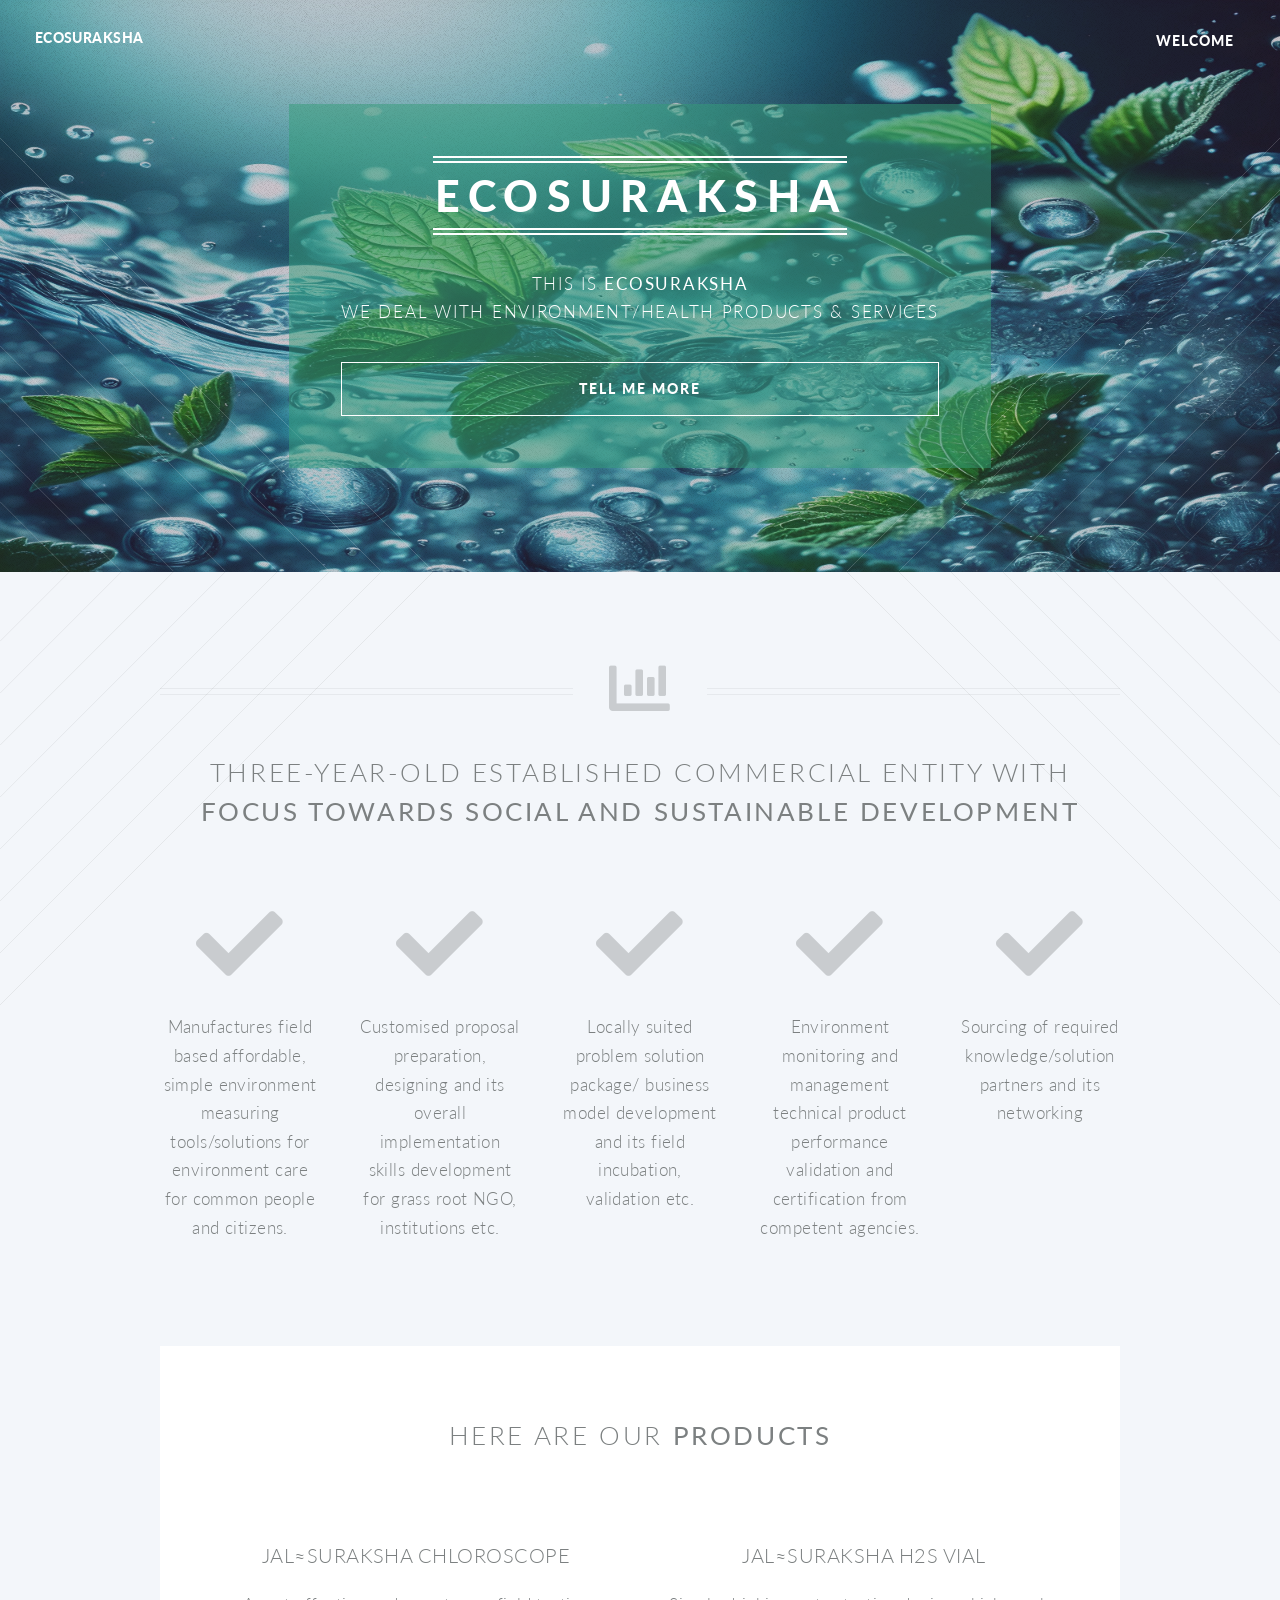
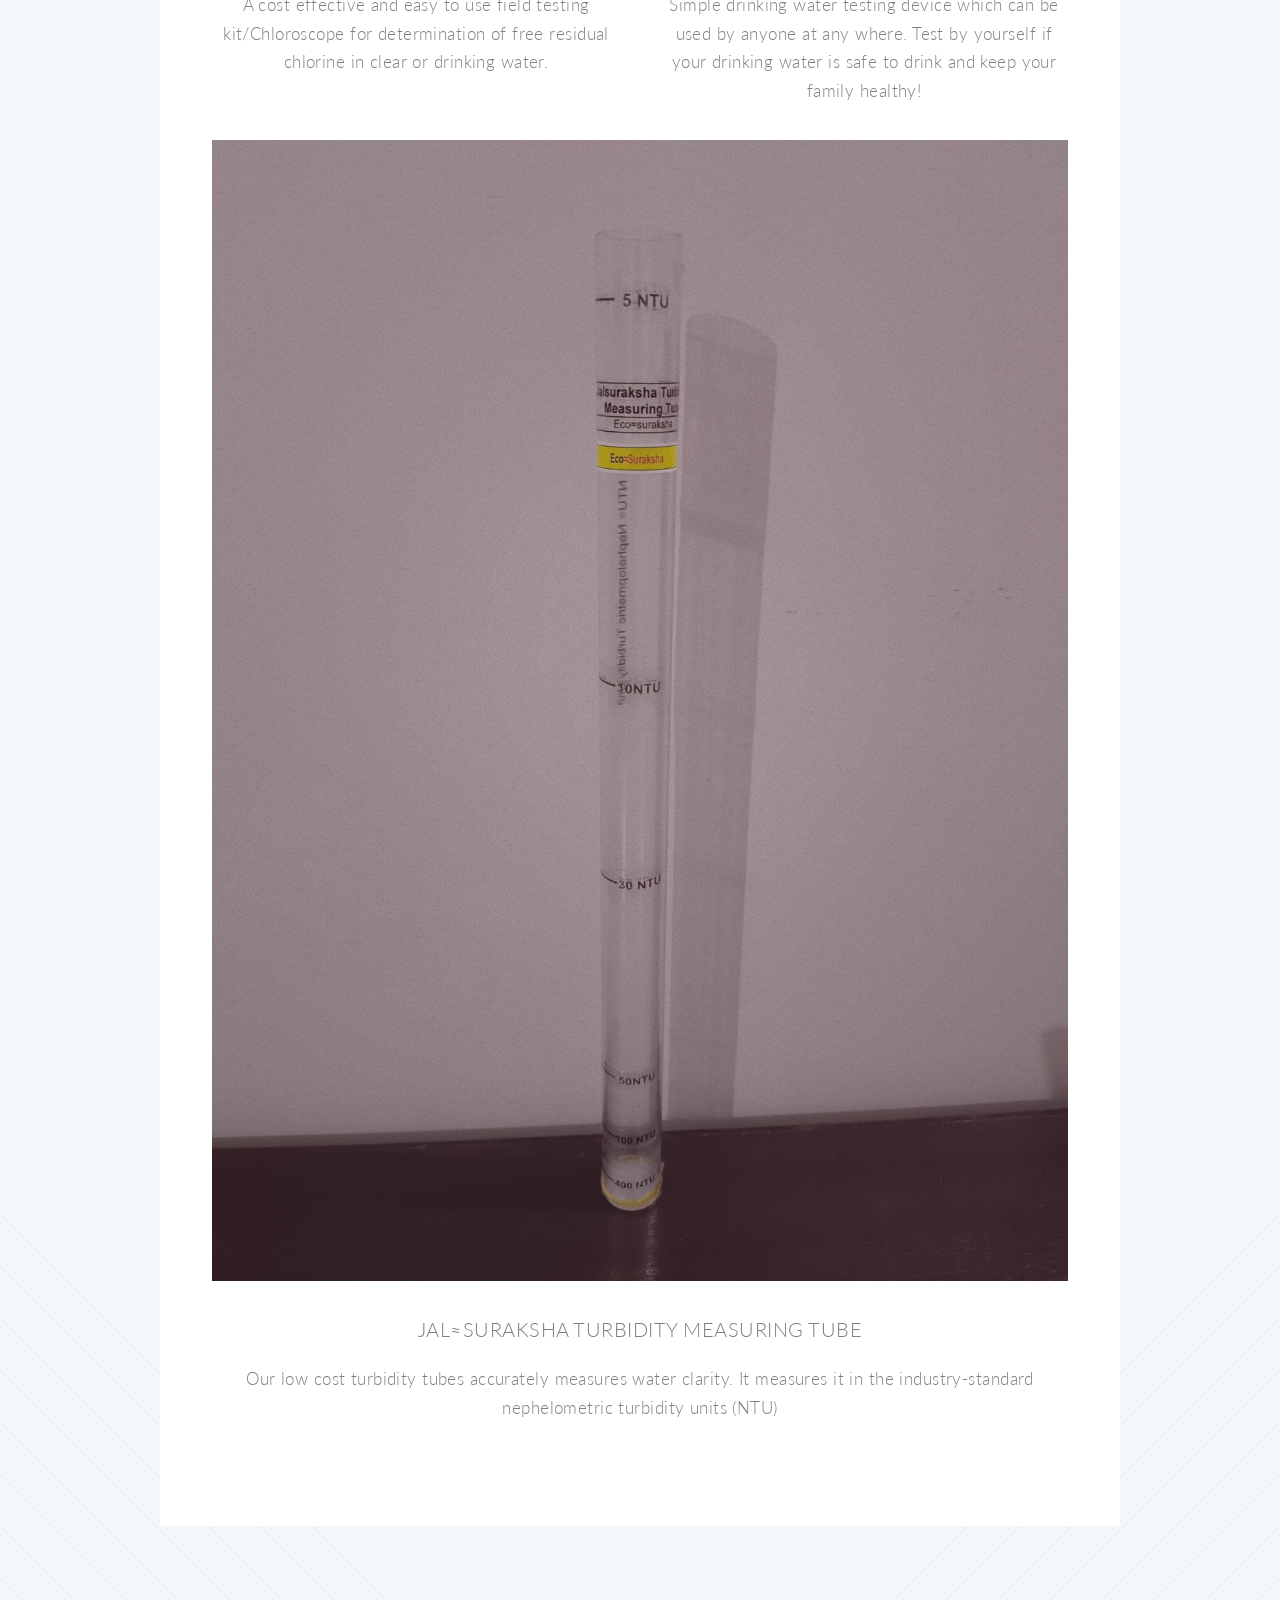
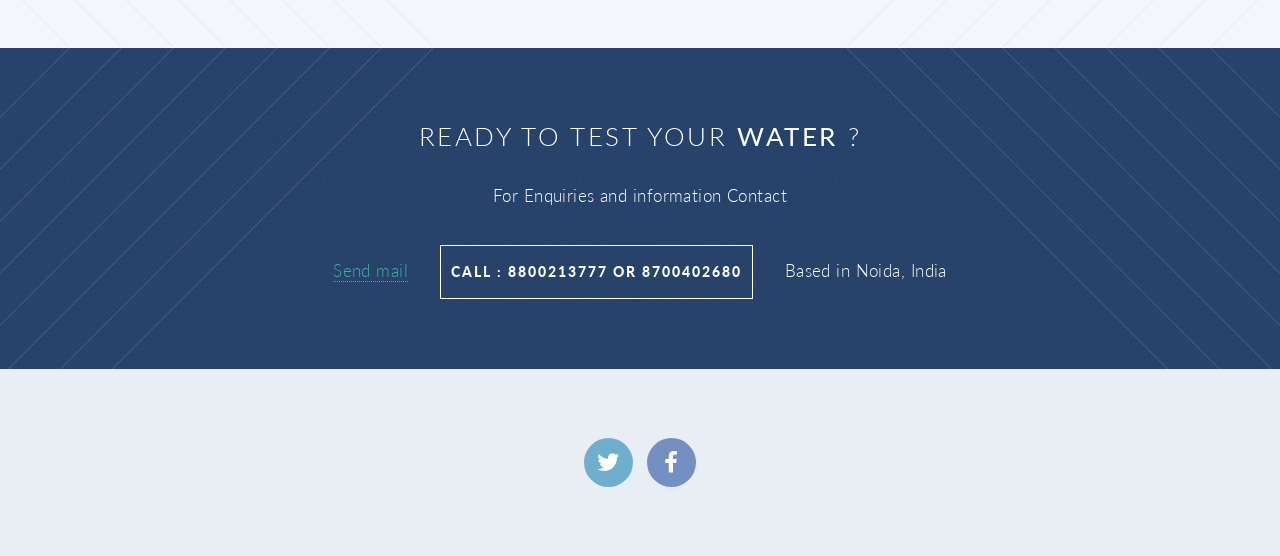
==== commit 56f2a04f: "update link" ====
--- a/index.html
+++ b/index.html
@@ -12,10 +12,10 @@
 
 			<!-- Header -->
 				<header id="header" class="alt">
-					<h1 id="logo"><a href="index.html">EcoSuraksha</a></h1>
+					<h1 id="logo"><a href="https://ecosuraksha.com/">EcoSuraksha</a></h1>
 					<nav id="nav">
 						<ul>
-							<li class="current"><a href="ecosuraksha.com">Welcome</a></li>
+							<li class="current"><a href="https://ecosuraksha.com/">Welcome</a></li>
 						</ul>
 					</nav>
 				</header>
@@ -117,7 +117,7 @@
 									<section>
 										<a href="#" class="image featured"><img src="images/JalsurakshaH2SVialPack.jpg" alt="" /></a>
 										<header>
-											<h3><a href="https://www.amazon.in/JalSuraksha-Chloroscope-Chlorine-drinking-water/dp/B0CVYHMM5Y/">Jal≈Suraksha H2S Vial</h3>
+											<h3><a href="https://www.amazon.in/JalSuraksha-Chloroscope-Chlorine-drinking-water/dp/B0CVYHMM5Y/">Jal≈Suraksha H2S Vial</a></h3>
 										</header>
 										<p>Simple drinking water testing device which can be used by anyone at any where. Test by yourself if your drinking water is safe to drink and keep your family healthy!</p>
 									</section>
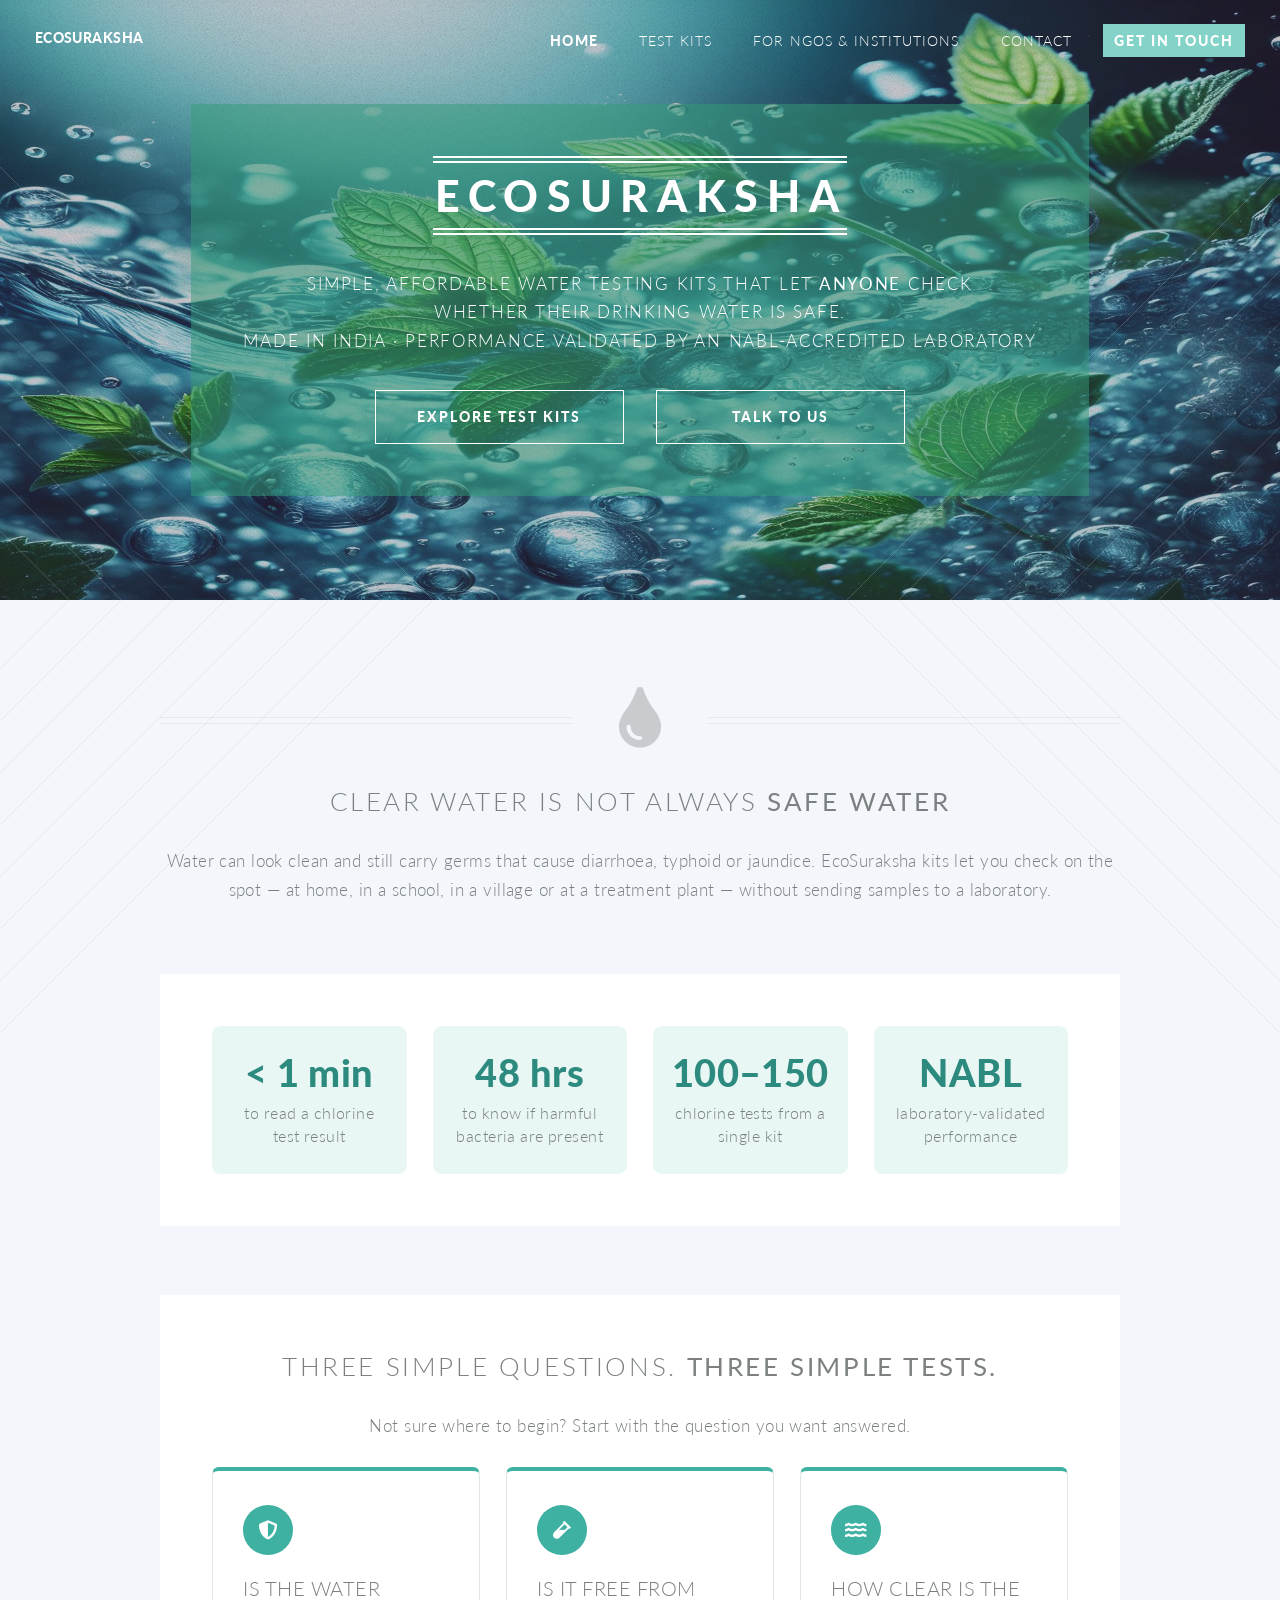
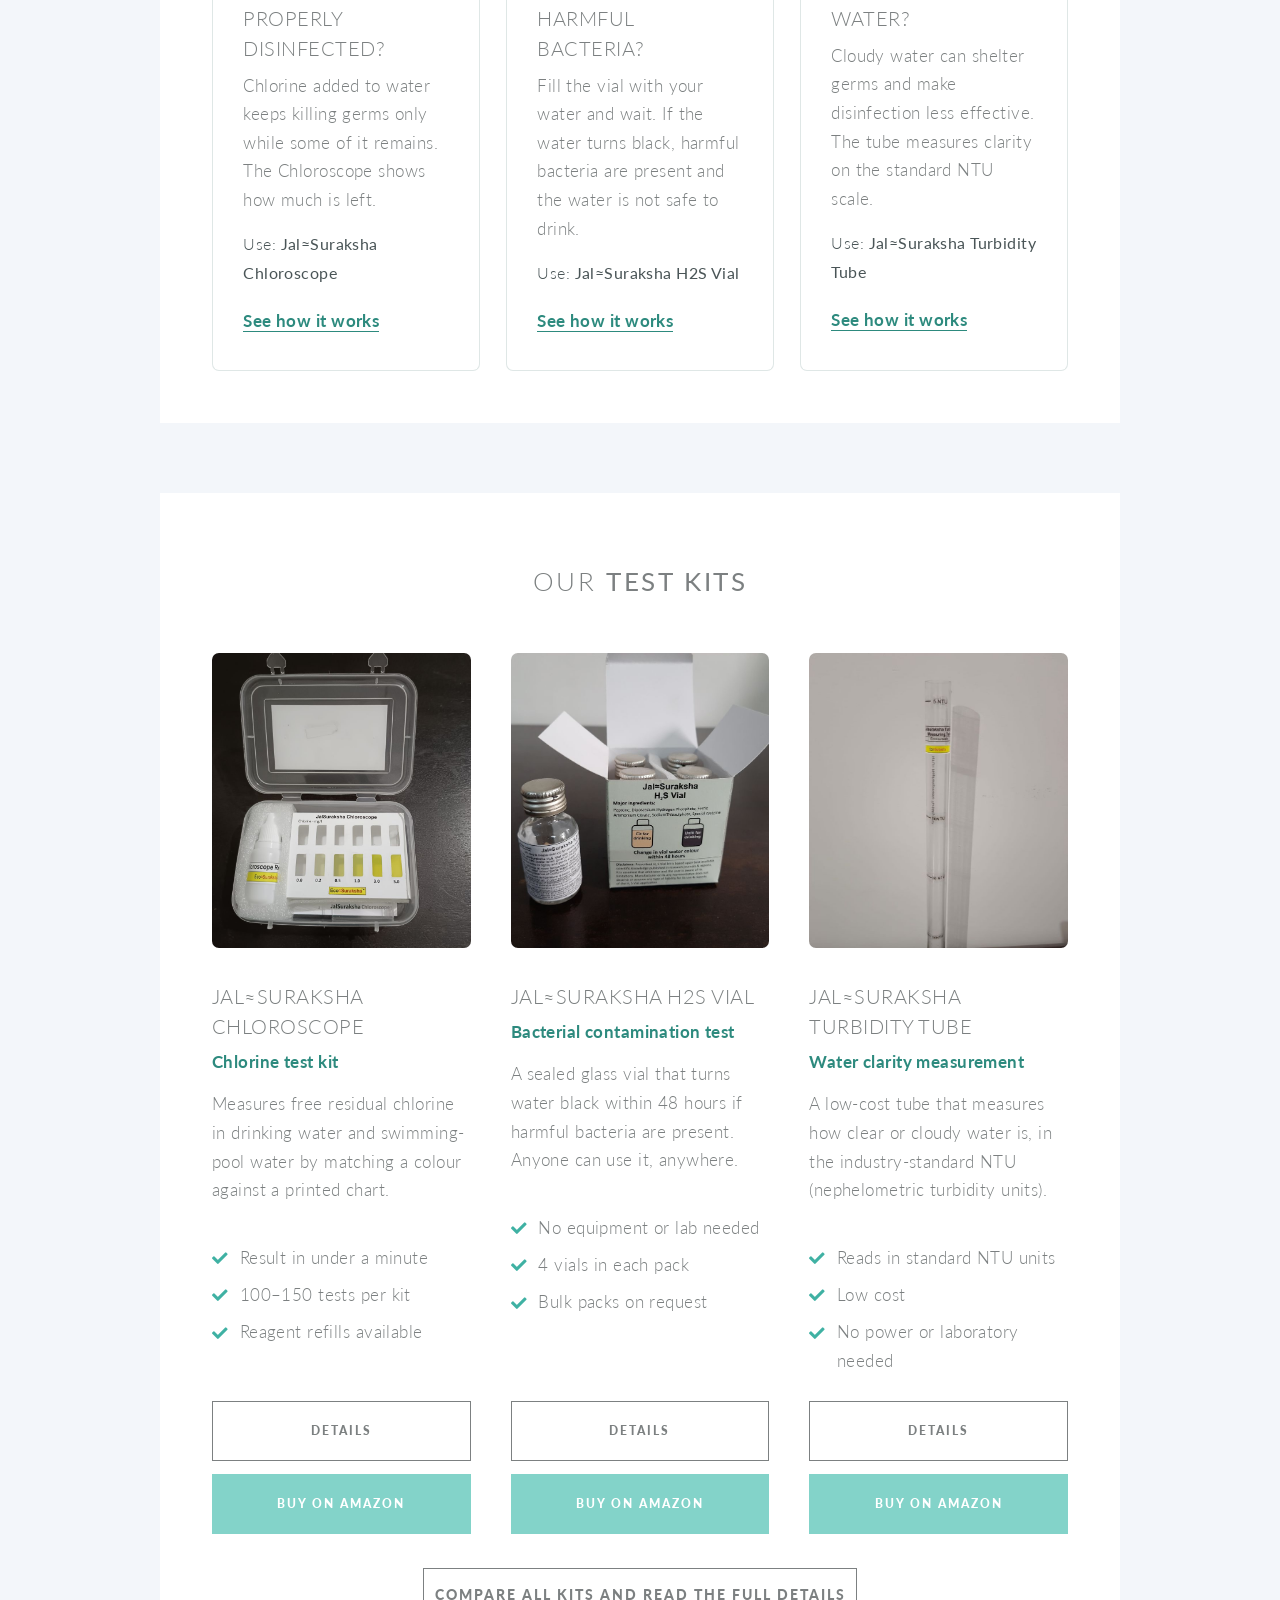
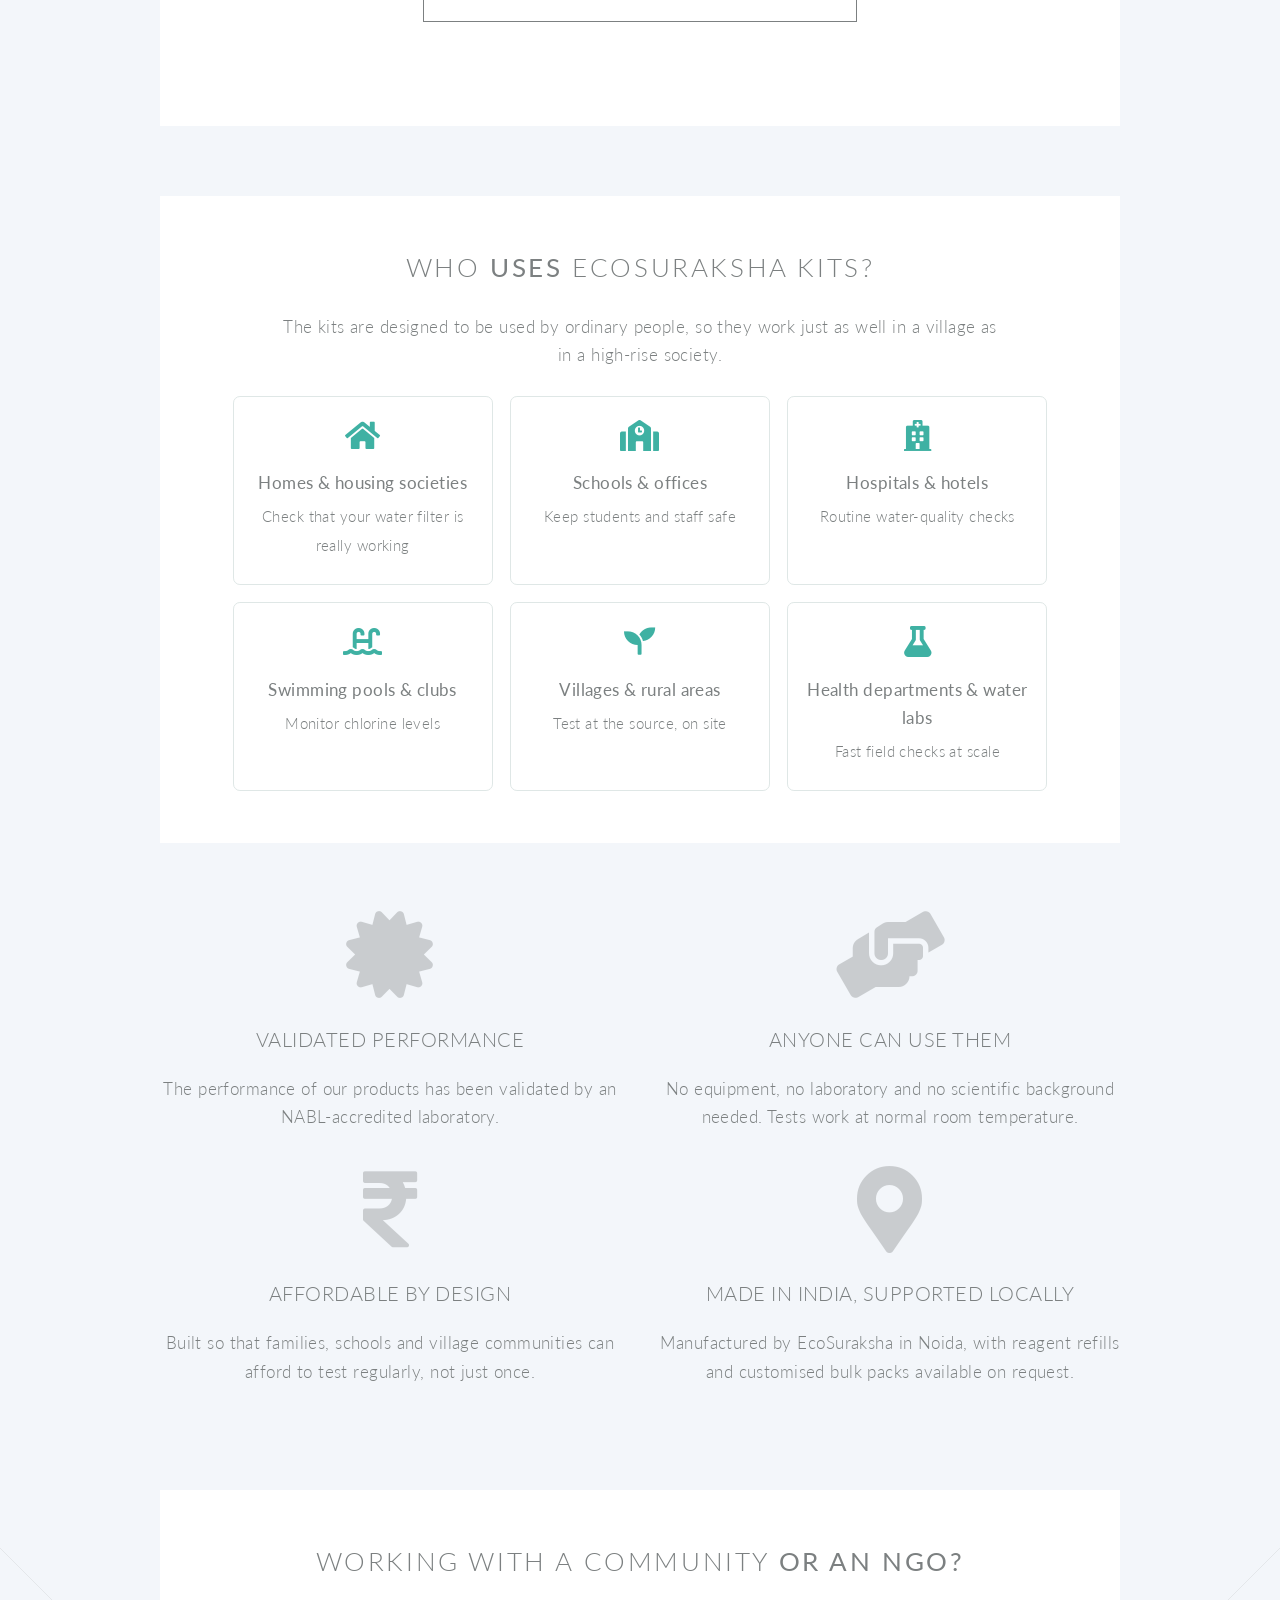
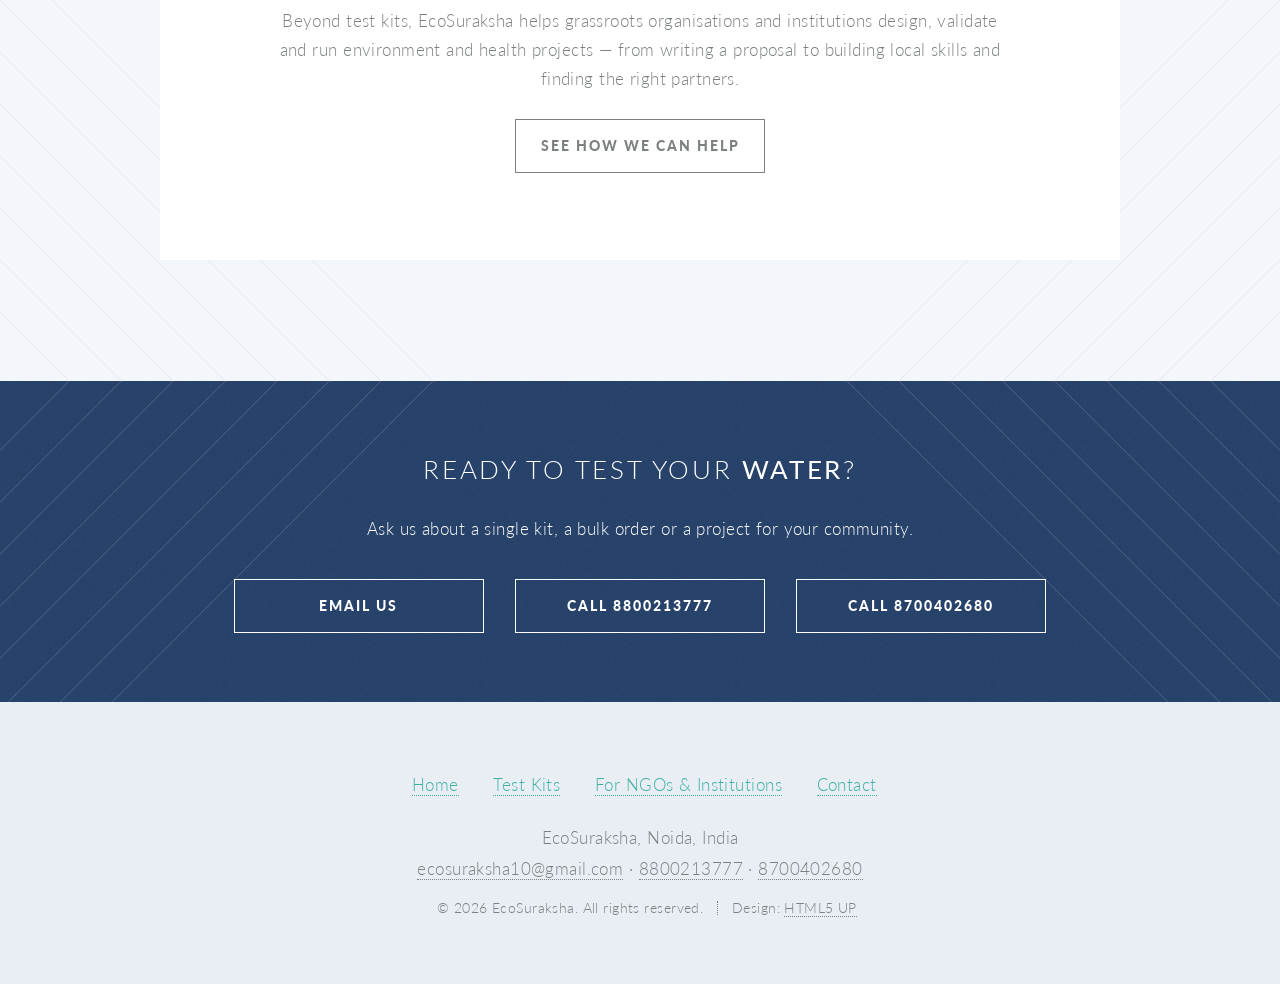
==== commit 7bdbf994: "Rebuild site for clients: new Products, Services and Contact pages - Rewrite home page with clear va" ====
--- a/index.html
+++ b/index.html
@@ -1,10 +1,16 @@
 <!DOCTYPE HTML>
-<html>
+<html lang="en">
 	<head>
-		<title>EcoSuraksha</title>
+		<title>EcoSuraksha | Simple Water Testing Kits for Chlorine, Bacteria and Turbidity</title>
 		<meta charset="utf-8" />
-		<meta name="viewport" content="width=device-width, initial-scale=1, user-scalable=no" />
+		<meta name="viewport" content="width=device-width, initial-scale=1" />
+		<meta name="description" content="EcoSuraksha makes affordable, easy-to-use water testing kits for chlorine, harmful bacteria (H2S vial) and turbidity. Performance validated by an NABL-accredited laboratory. Made in Noida, India." />
+		<meta property="og:title" content="EcoSuraksha | Simple Water Testing Kits" />
+		<meta property="og:description" content="Check if your drinking water is safe, on the spot, with no laboratory and no special skills." />
+		<meta property="og:type" content="website" />
+		<meta property="og:url" content="https://ecosuraksha.com/" />
 		<link rel="stylesheet" href="assets/css/main.css" />
+		<link rel="stylesheet" href="assets/css/custom.css" />
 		<noscript><link rel="stylesheet" href="assets/css/noscript.css" /></noscript>
 	</head>
 	<body class="index is-preload">
@@ -12,10 +18,14 @@
 
 			<!-- Header -->
 				<header id="header" class="alt">
-					<h1 id="logo"><a href="https://ecosuraksha.com/">EcoSuraksha</a></h1>
+					<h1 id="logo"><a href="index.html">EcoSuraksha</a></h1>
 					<nav id="nav">
 						<ul>
-							<li class="current"><a href="https://ecosuraksha.com/">Welcome</a></li>
+							<li class="current"><a href="index.html">Home</a></li>
+							<li><a href="products.html">Test Kits</a></li>
+							<li><a href="services.html">For NGOs &amp; Institutions</a></li>
+							<li><a href="contact.html">Contact</a></li>
+							<li><a href="contact.html" class="button primary">Get in Touch</a></li>
 						</ul>
 					</nav>
 				</header>
@@ -23,147 +33,236 @@
 			<!-- Banner -->
 				<section id="banner">
 					<div class="inner">
-
 						<header>
 							<h2>EcoSuraksha</h2>
 						</header>
-						<p>This is <strong>EcoSuraksha</strong>
-						<br />We deal with Environment/Health Products & Services<br /></p>
+						<p>Simple, affordable water testing kits that let <strong>anyone</strong> check<br />
+						whether their drinking water is safe.</p>
+						<p><small>Made in India &middot; Performance validated by an NABL-accredited laboratory</small></p>
 						<footer>
-							<ul class="buttons stacked">
-								<li><a href="#main" class="button fit scrolly">Tell Me More</a></li>
+							<ul class="buttons">
+								<li><a href="products.html" class="button">Explore Test Kits</a></li>
+								<li><a href="contact.html" class="button">Talk to Us</a></li>
 							</ul>
 						</footer>
-
 					</div>
 				</section>
 
 			<!-- Main -->
 				<article id="main">
 
-					<header class="special container">
-						<span class="icon solid fa-chart-bar"></span>
-						<h2>Three-year-old established commercial entity with<strong> focus towards social and sustainable development</strong>
-						<br />
-						</h2>
-					</header>
-					<!-- Two -->
+					<!-- Intro -->
+						<header class="special container">
+							<span class="icon solid fa-tint"></span>
+							<h2>Clear water is not always <strong>safe water</strong></h2>
+							<p>Water can look clean and still carry germs that cause diarrhoea, typhoid or jaundice. EcoSuraksha kits let you check on the spot &mdash; at home, in a school, in a village or at a treatment plant &mdash; without sending samples to a laboratory.</p>
+						</header>
+
+					<!-- At a glance -->
+						<section class="wrapper style4 container special">
+							<ul class="es-stats">
+								<li><span class="num">&lt; 1 min</span><span class="label">to read a chlorine test result</span></li>
+								<li><span class="num">48 hrs</span><span class="label">to know if harmful bacteria are present</span></li>
+								<li><span class="num">100&ndash;150</span><span class="label">chlorine tests from a single kit</span></li>
+								<li><span class="num">NABL</span><span class="label">laboratory-validated performance</span></li>
+							</ul>
+						</section>
+
+					<!-- Which test answers which question -->
+						<section class="wrapper style4 container special">
+							<header class="es-section-title">
+								<h2>Three simple questions. <strong>Three simple tests.</strong></h2>
+								<p>Not sure where to begin? Start with the question you want answered.</p>
+							</header>
+
+							<div class="es-cards">
+								<div class="es-card">
+									<span class="es-icon icon solid fa-shield-alt"></span>
+									<h3>Is the water properly disinfected?</h3>
+									<p>Chlorine added to water keeps killing germs only while some of it remains. The Chloroscope shows how much is left.</p>
+									<p class="es-meta">Use: <strong>Jal&asymp;Suraksha Chloroscope</strong></p>
+									<a class="es-link" href="products.html#chloroscope">See how it works</a>
+								</div>
+								<div class="es-card">
+									<span class="es-icon icon solid fa-vial"></span>
+									<h3>Is it free from harmful bacteria?</h3>
+									<p>Fill the vial with your water and wait. If the water turns black, harmful bacteria are present and the water is not safe to drink.</p>
+									<p class="es-meta">Use: <strong>Jal&asymp;Suraksha H2S Vial</strong></p>
+									<a class="es-link" href="products.html#h2s-vial">See how it works</a>
+								</div>
+								<div class="es-card">
+									<span class="es-icon icon solid fa-water"></span>
+									<h3>How clear is the water?</h3>
+									<p>Cloudy water can shelter germs and make disinfection less effective. The tube measures clarity on the standard NTU scale.</p>
+									<p class="es-meta">Use: <strong>Jal&asymp;Suraksha Turbidity Tube</strong></p>
+									<a class="es-link" href="products.html#turbidity-tube">See how it works</a>
+								</div>
+							</div>
+						</section>
+
+					<!-- Products -->
+						<section class="wrapper style3 container special" id="products">
+							<header class="major">
+								<h2>Our <strong>Test Kits</strong></h2>
+							</header>
+
+							<div class="row">
+								<div class="col-third col-12-narrower">
+									<section class="es-product">
+										<a href="products.html#chloroscope" class="image featured"><img src="images/web/chloroscope-kit-open.jpg" alt="Jal Suraksha Chloroscope kit opened, showing the reagent bottle and the colour comparison chart" loading="lazy" /></a>
+										<header>
+											<h3>Jal&asymp;Suraksha Chloroscope</h3>
+										</header>
+										<p class="es-tagline">Chlorine test kit</p>
+										<p>Measures free residual chlorine in drinking water and swimming-pool water by matching a colour against a printed chart.</p>
+										<ul class="es-ticks">
+											<li>Result in under a minute</li>
+											<li>100&ndash;150 tests per kit</li>
+											<li>Reagent refills available</li>
+										</ul>
+										<ul class="es-btn-row">
+											<li><a href="products.html#chloroscope" class="button small">Details</a></li>
+											<li><a href="https://www.amazon.in/JalSuraksha-Chloroscope-Chlorine-drinking-water/dp/B0CVYHMM5Y/" class="button small primary" target="_blank" rel="noopener">Buy on Amazon</a></li>
+										</ul>
+									</section>
+								</div>
+								<div class="col-third col-12-narrower">
+									<section class="es-product">
+										<a href="products.html#h2s-vial" class="image featured"><img src="images/web/h2s-vial-pack.jpg" alt="Jal Suraksha H2S Vial pack of four glass vials" loading="lazy" /></a>
+										<header>
+											<h3>Jal&asymp;Suraksha H2S Vial</h3>
+										</header>
+										<p class="es-tagline">Bacterial contamination test</p>
+										<p>A sealed glass vial that turns water black within 48 hours if harmful bacteria are present. Anyone can use it, anywhere.</p>
+										<ul class="es-ticks">
+											<li>No equipment or lab needed</li>
+											<li>4 vials in each pack</li>
+											<li>Bulk packs on request</li>
+										</ul>
+										<ul class="es-btn-row">
+											<li><a href="products.html#h2s-vial" class="button small">Details</a></li>
+											<li><a href="https://www.amazon.in/Generic-JalSuraksha-H2S-Vial/dp/B0C5TCX7TX/" class="button small primary" target="_blank" rel="noopener">Buy on Amazon</a></li>
+										</ul>
+									</section>
+								</div>
+								<div class="col-third col-12-narrower">
+									<section class="es-product">
+										<a href="products.html#turbidity-tube" class="image featured"><img src="images/web/turbidity-tube.jpg" alt="Jal Suraksha turbidity measuring tube marked in NTU" loading="lazy" style="object-position: top;" /></a>
+										<header>
+											<h3>Jal&asymp;Suraksha Turbidity Tube</h3>
+										</header>
+										<p class="es-tagline">Water clarity measurement</p>
+										<p>A low-cost tube that measures how clear or cloudy water is, in the industry-standard NTU (nephelometric turbidity units).</p>
+										<ul class="es-ticks">
+											<li>Reads in standard NTU units</li>
+											<li>Low cost</li>
+											<li>No power or laboratory needed</li>
+										</ul>
+										<ul class="es-btn-row">
+											<li><a href="products.html#turbidity-tube" class="button small">Details</a></li>
+											<li><a href="https://www.amazon.in/Generic-Jalsuraksha-Turbidity-Measuring-Tube/dp/B0CZ7C9ZBZ/" class="button small primary" target="_blank" rel="noopener">Buy on Amazon</a></li>
+										</ul>
+									</section>
+								</div>
+							</div>
+
+							<p style="margin-top:2em;"><a href="products.html" class="button">Compare all kits and read the full details</a></p>
+						</section>
+
+					<!-- Who is it for -->
+						<section class="wrapper style4 container special">
+							<header class="es-section-title">
+								<h2>Who <strong>uses</strong> EcoSuraksha kits?</h2>
+								<p>The kits are designed to be used by ordinary people, so they work just as well in a village as in a high-rise society.</p>
+							</header>
+							<ul class="es-audience">
+								<li><span class="icon solid fa-home"></span><strong>Homes &amp; housing societies</strong><span class="small">Check that your water filter is really working</span></li>
+								<li><span class="icon solid fa-school"></span><strong>Schools &amp; offices</strong><span class="small">Keep students and staff safe</span></li>
+								<li><span class="icon solid fa-hospital"></span><strong>Hospitals &amp; hotels</strong><span class="small">Routine water-quality checks</span></li>
+								<li><span class="icon solid fa-swimming-pool"></span><strong>Swimming pools &amp; clubs</strong><span class="small">Monitor chlorine levels</span></li>
+								<li><span class="icon solid fa-seedling"></span><strong>Villages &amp; rural areas</strong><span class="small">Test at the source, on site</span></li>
+								<li><span class="icon solid fa-flask"></span><strong>Health departments &amp; water labs</strong><span class="small">Fast field checks at scale</span></li>
+							</ul>
+						</section>
+
+					<!-- Why EcoSuraksha -->
 						<section class="wrapper style1 container special">
 							<div class="row">
-								<div class="col-4 col-12-narrower">
-
-									<section>
-										<span class="icon solid featured fa-check"></span>
-										<p>Manufactures field based affordable, simple environment measuring tools/solutions for environment care for common people and citizens.</p>
-									</section>
-
-								</div>
-								<div class="col-4 col-12-narrower">
-
-									<section>
-										<span class="icon solid featured fa-check"></span>
-										<p>Customised proposal preparation, designing and its overall implementation skills development for grass root NGO, institutions etc.</p>
-									</section>
-
-								</div>
-								<div class="col-4 col-12-narrower">
-
-									<section>
-										<span class="icon solid featured fa-check"></span>
-										<p>Locally suited problem solution package/ business model development and its field incubation, validation etc.</p>
-									</section>
-
-								</div>
-								<div class="col-4 col-12-narrower">
-
-									<section>
-										<span class="icon solid featured fa-check"></span>
-										<p>Environment monitoring and management technical product performance validation and certification from competent agencies.</p>
-									</section>
-
-								</div>
-								<div class="col-4 col-12-narrower">
-
-									<section>
-										<span class="icon solid featured fa-check"></span>
-										<p>Sourcing of required knowledge/solution partners and its networking </p>
-									</section>
-
-								</div>
-							</div>
-						</section>
-
-					<!-- Three -->
-						<section class="wrapper style3 container special">
-
-							<header class="major">
-								<h2>Here are our <strong>Products</strong></h2>
-							</header>
-
+								<div class="col-6 col-12-narrower">
+									<section>
+										<span class="icon solid featured fa-certificate"></span>
+										<header><h3>Validated performance</h3></header>
+										<p>The performance of our products has been validated by an NABL-accredited laboratory.</p>
+									</section>
+								</div>
+								<div class="col-6 col-12-narrower">
+									<section>
+										<span class="icon solid featured fa-hands-helping"></span>
+										<header><h3>Anyone can use them</h3></header>
+										<p>No equipment, no laboratory and no scientific background needed. Tests work at normal room temperature.</p>
+									</section>
+								</div>
+							</div>
 							<div class="row">
 								<div class="col-6 col-12-narrower">
-
-									<section>
-										<a href="#" class="image featured"><img src="images/JalsurakshaChloroscopeInsideView.jpg" alt="" /></a>
-										<header>
-											<h3><a href="https://www.amazon.in/Generic-JalSuraksha-H2S-Vial/dp/B0C5TCX7TX/">Jal≈Suraksha Chloroscope</a></h3>
-										</header>
-										<p>A cost effective and easy to use field testing kit/Chloroscope for determination of free residual chlorine in clear or drinking water.</p>
-									</section>
-
-								</div>
-								<div class="col-6 col-12-narrower">
-
-									<section>
-										<a href="#" class="image featured"><img src="images/JalsurakshaH2SVialPack.jpg" alt="" /></a>
-										<header>
-											<h3><a href="https://www.amazon.in/JalSuraksha-Chloroscope-Chlorine-drinking-water/dp/B0CVYHMM5Y/">Jal≈Suraksha H2S Vial</a></h3>
-										</header>
-										<p>Simple drinking water testing device which can be used by anyone at any where. Test by yourself if your drinking water is safe to drink and keep your family healthy!</p>
-									</section>
-
-								</div>
-							</div>
-							<div class="row">
-								<div class="col-12-narrower">
-
-									<section>
-										<a href="#" class="image featured"><img src="images/JalsurakshaTurbidityMeasuringTube.jpeg" alt="" /></a>
-										<header>
-											<h3><a href="https://www.amazon.in/Generic-Jalsuraksha-Turbidity-Measuring-Tube/dp/B0CZ7C9ZBZ/">Jal≈Suraksha Turbidity Measuring Tube</a></h3>
-										</header>
-										<p>Our low cost turbidity tubes accurately measures water clarity. It measures it in the industry-standard nephelometric turbidity units (NTU)</p>
-									</section>
-
-								</div>
-							</div>
+									<section>
+										<span class="icon solid featured fa-rupee-sign"></span>
+										<header><h3>Affordable by design</h3></header>
+										<p>Built so that families, schools and village communities can afford to test regularly, not just once.</p>
+									</section>
+								</div>
+								<div class="col-6 col-12-narrower">
+									<section>
+										<span class="icon solid featured fa-map-marker-alt"></span>
+										<header><h3>Made in India, supported locally</h3></header>
+										<p>Manufactured by EcoSuraksha in Noida, with reagent refills and customised bulk packs available on request.</p>
+									</section>
+								</div>
+							</div>
+						</section>
+
+					<!-- Services teaser -->
+						<section class="wrapper style4 container special">
+							<header class="es-section-title">
+								<h2>Working with a community <strong>or an NGO?</strong></h2>
+								<p>Beyond test kits, EcoSuraksha helps grassroots organisations and institutions design, validate and run environment and health projects &mdash; from writing a proposal to building local skills and finding the right partners.</p>
+							</header>
+							<p><a href="services.html" class="button">See how we can help</a></p>
 						</section>
 
 				</article>
 
 			<!-- CTA -->
 				<section id="cta">
-
 					<header>
-						<h2>Ready to test your <strong> water </strong>?</h2>
-						<p>For Enquiries and information Contact</p>
+						<h2>Ready to test your <strong>water</strong>?</h2>
+						<p>Ask us about a single kit, a bulk order or a project for your community.</p>
 					</header>
 					<footer>
 						<ul class="buttons">
-							<li><a href="mailto:ecosuraksha10@gmail.com">Send mail</a></li>
-							<li><a href="#" class="button">Call : 8800213777 or 8700402680</a></li>
-							<li>Based in Noida, India</li>
+							<li><a href="mailto:ecosuraksha10@gmail.com" class="button">Email Us</a></li>
+							<li><a href="tel:+918800213777" class="button">Call 8800213777</a></li>
+							<li><a href="tel:+918700402680" class="button">Call 8700402680</a></li>
 						</ul>
 					</footer>
-
 				</section>
 
 			<!-- Footer -->
 				<footer id="footer">
-
-					<ul class="icons">
-						<li><a href="#" class="icon brands circle fa-twitter"><span class="label">Twitter</span></a></li>
-						<li><a href="#" class="icon brands circle fa-facebook-f"><span class="label">Facebook</span></a></li>
+					<ul class="es-footer-links">
+						<li><a href="index.html">Home</a></li>
+						<li><a href="products.html">Test Kits</a></li>
+						<li><a href="services.html">For NGOs &amp; Institutions</a></li>
+						<li><a href="contact.html">Contact</a></li>
+					</ul>
+					<p class="es-footer-contact">
+						EcoSuraksha, Noida, India<br />
+						<a href="mailto:ecosuraksha10@gmail.com">ecosuraksha10@gmail.com</a> &middot;
+						<a href="tel:+918800213777">8800213777</a> &middot;
+						<a href="tel:+918700402680">8700402680</a>
+					</p>
+					<ul class="copyright">
+						<li>&copy; 2026 EcoSuraksha. All rights reserved.</li><li>Design: <a href="http://html5up.net">HTML5 UP</a></li>
 					</ul>
 				</footer>
 
@@ -180,4 +279,4 @@
 			<script src="assets/js/main.js"></script>
 
 	</body>
-</html>+</html>
--- a/assets/css/main.css
+++ b/assets/css/main.css
@@ -2527,7 +2527,7 @@
 	#banner {
 		background-attachment: scroll, scroll, scroll, fixed;
 		background-color: #94cbb8;
-		background-image: url("images/light-bl.svg"), url("images/light-br.svg"), url("images/overlay.png"), url("../../images/banner.jpg");
+		background-image: url("images/light-bl.svg"), url("images/light-br.svg"), url("images/overlay.png"), url("../../images/web/banner.jpg");
 		background-position: bottom left, bottom right, top left, top center;
 		background-repeat: no-repeat, no-repeat, repeat, no-repeat;
 		background-size: 25em, 25em, auto, cover;
--- a/assets/css/custom.css
+++ b/assets/css/custom.css
@@ -0,0 +1,562 @@
+/*
+	EcoSuraksha custom additions
+	Loaded after main.css (Twenty by HTML5 UP). Only adds components the template does not have.
+*/
+
+:root {
+	--es-teal: #3fb1a3;
+	--es-teal-dark: #2d8a7e;
+	--es-teal-light: #e8f6f4;
+	--es-navy: #104a7a;
+	--es-text: #4a5557;
+	--es-line: #dfe7e6;
+	--es-warn-bg: #fff8e6;
+	--es-warn-line: #f0d48a;
+}
+
+/* ---------- Grid: one-third column ----------
+   The bundled template grid sets col-4 to 20% (five across), so a true
+   three-across layout needs its own class. */
+
+.row > .col-third { width: 33.33333%; }
+
+@media screen and (max-width: 840px) {
+	.row > .col-third { width: 100%; }
+}
+
+/* ---------- Generic helpers ---------- */
+
+.es-lead {
+	font-size: 1.15em;
+	line-height: 1.7em;
+	max-width: 46em;
+	margin: 0 auto 2em auto;
+}
+
+.es-center { text-align: center; }
+
+.es-section-title {
+	text-align: center;
+	margin-bottom: 1.5em;
+}
+
+.es-section-title p {
+	max-width: 42em;
+	margin: 0.75em auto 0 auto;
+}
+
+/* ---------- Stat strip ---------- */
+
+.es-stats {
+	display: flex;
+	flex-wrap: wrap;
+	justify-content: center;
+	gap: 1.5em;
+	margin: 0 auto;
+	padding: 0;
+	list-style: none;
+}
+
+.es-stats li {
+	flex: 1 1 11em;
+	max-width: 16em;
+	padding: 1.5em 1em;
+	text-align: center;
+	background: var(--es-teal-light);
+	border-radius: 0.5em;
+}
+
+.es-stats .num {
+	display: block;
+	font-size: 2.2em;
+	font-weight: 900;
+	line-height: 1.1em;
+	color: var(--es-teal-dark);
+}
+
+.es-stats .label {
+	display: block;
+	margin-top: 0.5em;
+	font-size: 0.95em;
+	line-height: 1.4em;
+}
+
+/* ---------- Question cards ("Is it disinfected?" etc.) ---------- */
+
+.es-cards {
+	display: grid;
+	grid-template-columns: repeat(auto-fit, minmax(13em, 1fr));
+	gap: 1.5em;
+}
+
+.es-card {
+	padding: 2em 1.75em;
+	text-align: left;
+	background: #fff;
+	border: 1px solid var(--es-line);
+	border-top: 4px solid var(--es-teal);
+	border-radius: 0.4em;
+}
+
+.es-card .es-icon {
+	display: inline-block;
+	width: 2.6em;
+	height: 2.6em;
+	line-height: 2.6em;
+	margin-bottom: 1em;
+	text-align: center;
+	color: #fff;
+	background: var(--es-teal);
+	border-radius: 50%;
+	font-size: 1.1em;
+}
+
+.es-card h3 { margin-bottom: 0.4em; }
+.es-card p { margin-bottom: 0.9em; }
+.es-card .es-meta {
+	font-size: 0.9em;
+	color: var(--es-text);
+	margin-bottom: 1.25em;
+}
+
+.es-card a.es-link {
+	font-weight: 700;
+	color: var(--es-teal-dark);
+	text-decoration: none;
+	border-bottom: 1px solid currentColor;
+}
+
+/* ---------- Product cards on home ---------- */
+
+.es-product {
+	display: flex;
+	flex-direction: column;
+	height: 100%;
+	text-align: left;
+}
+
+/* Show product photos in true colour (the template lays a pattern over .image) */
+.es-product .image:before { display: none; }
+
+.es-product .image.featured img {
+	border-radius: 0.4em;
+	height: 17em;
+	object-fit: cover;
+}
+
+.es-product h3 { margin-bottom: 0.3em; }
+.es-product .es-tagline {
+	font-weight: 700;
+	color: var(--es-teal-dark);
+	margin-bottom: 0.8em;
+}
+
+.es-product ul.es-ticks { margin-bottom: 1.25em; }
+
+ul.es-ticks {
+	list-style: none;
+	padding: 0;
+	margin: 0 0 1.5em 0;
+}
+
+ul.es-ticks li {
+	position: relative;
+	padding: 0.25em 0 0.25em 1.6em;
+	text-align: left;
+}
+
+ul.es-ticks li:before {
+	content: "\f00c";
+	font-family: "Font Awesome 5 Free";
+	font-weight: 900;
+	position: absolute;
+	left: 0;
+	top: 0.3em;
+	color: var(--es-teal);
+	font-size: 0.9em;
+}
+
+.es-btn-row {
+	display: flex;
+	flex-wrap: wrap;
+	gap: 0.75em;
+	margin: 0;
+	padding: 0;
+	list-style: none;
+}
+
+.es-btn-row li { padding: 0; }
+
+.es-product .es-btn-row {
+	flex-direction: column;
+	margin-top: auto;
+}
+
+.es-product .es-btn-row li { width: 100%; }
+
+.es-product .es-btn-row .button {
+	display: block;
+	width: 100%;
+	min-width: 0;
+	text-align: center;
+}
+
+/* ---------- Steps ---------- */
+
+ol.es-steps {
+	counter-reset: es-step;
+	list-style: none;
+	margin: 0 0 1.5em 0;
+	padding: 0;
+	text-align: left;
+}
+
+ol.es-steps li {
+	counter-increment: es-step;
+	position: relative;
+	padding: 0.35em 0 0.9em 3.2em;
+	min-height: 2.6em;
+}
+
+ol.es-steps li:before {
+	content: counter(es-step);
+	position: absolute;
+	left: 0;
+	top: 0.1em;
+	width: 2.2em;
+	height: 2.2em;
+	line-height: 2.2em;
+	text-align: center;
+	font-weight: 900;
+	color: #fff;
+	background: var(--es-teal);
+	border-radius: 50%;
+}
+
+/* ---------- Spec table ---------- */
+
+table.es-spec {
+	width: 100%;
+	margin: 0 0 1.5em 0;
+	border-collapse: collapse;
+	text-align: left;
+	font-size: 0.95em;
+}
+
+table.es-spec th,
+table.es-spec td {
+	padding: 0.7em 0.9em;
+	border-bottom: 1px solid var(--es-line);
+	vertical-align: top;
+}
+
+table.es-spec th {
+	width: 38%;
+	font-weight: 700;
+	color: var(--es-navy);
+	background: var(--es-teal-light);
+}
+
+/* ---------- Product detail blocks (products page) ---------- */
+
+.es-detail {
+	padding: 3em 0;
+	border-bottom: 1px solid var(--es-line);
+	text-align: left;
+}
+
+.es-detail:last-of-type { border-bottom: none; }
+
+.es-detail .es-kicker {
+	display: inline-block;
+	margin-bottom: 0.6em;
+	padding: 0.25em 0.8em;
+	font-size: 0.8em;
+	font-weight: 700;
+	letter-spacing: 0.05em;
+	text-transform: uppercase;
+	color: var(--es-teal-dark);
+	background: var(--es-teal-light);
+	border-radius: 2em;
+}
+
+.es-detail h3 { font-size: 1.7em; margin-bottom: 0.4em; }
+.es-detail h4 {
+	margin: 1.6em 0 0.6em 0;
+	font-size: 1.05em;
+	text-transform: uppercase;
+	letter-spacing: 0.04em;
+	color: var(--es-navy);
+}
+
+.es-detail img {
+	display: block;
+	width: 100%;
+	height: auto;
+	border-radius: 0.4em;
+	margin-bottom: 1em;
+}
+
+.es-detail figure { margin: 0 0 1em 0; }
+
+/* Keep the photo in view while reading the long text beside it */
+.es-sticky { position: sticky; top: 5em; }
+
+.es-brochure {
+	margin: 1.25em 0 0 0;
+	font-size: 0.92em;
+}
+
+.es-brochure .icon { margin-right: 0.35em; color: var(--es-teal-dark); }
+.es-brochure a { color: var(--es-teal-dark); font-weight: 700; }
+.es-detail figcaption {
+	font-size: 0.85em;
+	color: var(--es-text);
+	margin-top: -0.5em;
+}
+
+.es-compare {
+	width: 100%;
+	border-collapse: collapse;
+	font-size: 0.95em;
+	text-align: left;
+}
+
+.es-compare th,
+.es-compare td {
+	padding: 0.8em 0.9em;
+	border-bottom: 1px solid var(--es-line);
+	vertical-align: top;
+}
+
+.es-compare thead th {
+	color: #fff;
+	background: var(--es-teal);
+}
+
+.es-compare tbody th {
+	color: var(--es-navy);
+	background: var(--es-teal-light);
+	width: 20%;
+}
+
+.es-table-wrap { overflow-x: auto; }
+
+/* ---------- Callouts ---------- */
+
+.es-note {
+	margin: 1.5em 0;
+	padding: 1.1em 1.4em;
+	text-align: left;
+	font-size: 0.95em;
+	background: var(--es-warn-bg);
+	border-left: 4px solid var(--es-warn-line);
+	border-radius: 0.3em;
+}
+
+.es-note strong { color: var(--es-navy); }
+
+/* ---------- Audience grid ---------- */
+
+.es-audience {
+	display: flex;
+	flex-wrap: wrap;
+	gap: 1em;
+	justify-content: center;
+	margin: 0;
+	padding: 0;
+	list-style: none;
+}
+
+.es-audience li {
+	flex: 1 1 13em;
+	max-width: 15em;
+	padding: 1.4em 1em;
+	text-align: center;
+	background: #fff;
+	border: 1px solid var(--es-line);
+	border-radius: 0.4em;
+}
+
+.es-audience .icon {
+	display: block;
+	margin-bottom: 0.6em;
+	font-size: 1.8em;
+	color: var(--es-teal);
+}
+
+.es-audience strong { display: block; margin-bottom: 0.25em; }
+.es-audience span.small { font-size: 0.88em; }
+
+/* ---------- Services ---------- */
+
+.es-service {
+	display: flex;
+	gap: 1.75em;
+	padding: 2.25em 0;
+	border-bottom: 1px solid var(--es-line);
+	text-align: left;
+}
+
+.es-service:last-of-type { border-bottom: none; }
+
+.es-service .es-badge {
+	flex: 0 0 4.2em;
+	width: 4.2em;
+	height: 4.2em;
+	line-height: 4.2em;
+	text-align: center;
+	font-size: 1.3em;
+	color: #fff;
+	background: var(--es-teal);
+	border-radius: 50%;
+}
+
+.es-service h3 { margin-bottom: 0.4em; }
+.es-service .es-for {
+	font-size: 0.92em;
+	margin-bottom: 0.9em;
+	color: var(--es-text);
+}
+
+.es-service .es-for strong { color: var(--es-navy); }
+
+/* ---------- FAQ ---------- */
+
+.es-faq details {
+	margin-bottom: 0.75em;
+	padding: 0.2em 1.2em;
+	text-align: left;
+	background: #fff;
+	border: 1px solid var(--es-line);
+	border-radius: 0.4em;
+}
+
+.es-faq summary {
+	padding: 0.9em 0;
+	font-weight: 700;
+	color: var(--es-navy);
+	cursor: pointer;
+}
+
+.es-faq details[open] summary { border-bottom: 1px solid var(--es-line); margin-bottom: 0.8em; }
+.es-faq details p { margin-bottom: 1em; }
+
+/* ---------- Contact ---------- */
+
+.es-contact-cards {
+	display: flex;
+	flex-wrap: wrap;
+	gap: 1.25em;
+	justify-content: center;
+	margin: 0 0 2.5em 0;
+	padding: 0;
+	list-style: none;
+}
+
+.es-contact-cards li {
+	flex: 1 1 14em;
+	max-width: 17em;
+	padding: 1.6em 1em;
+	text-align: center;
+	background: var(--es-teal-light);
+	border-radius: 0.4em;
+}
+
+.es-contact-cards .icon {
+	display: block;
+	margin-bottom: 0.5em;
+	font-size: 1.7em;
+	color: var(--es-teal-dark);
+}
+
+.es-contact-cards strong { display: block; margin-bottom: 0.3em; }
+.es-contact-cards a { color: inherit; font-weight: 700; }
+
+.es-form label {
+	display: block;
+	margin: 0 0 0.4em 0;
+	font-size: 0.9em;
+	font-weight: 700;
+	text-align: left;
+}
+
+.es-form select,
+.es-form input[type="text"],
+.es-form input[type="email"],
+.es-form input[type="tel"],
+.es-form textarea {
+	width: 100%;
+}
+
+/* The template styles text/email inputs only; give tel and select the same look */
+.es-form input[type="tel"],
+.es-form select {
+	-moz-appearance: none;
+	-webkit-appearance: none;
+	appearance: none;
+	background: none;
+	border: solid 1px rgba(124, 128, 129, 0.2);
+	border-radius: 0;
+	color: inherit;
+	display: block;
+	line-height: 1em;
+	padding: 0.75em;
+	outline: 0;
+}
+
+.es-form select {
+	background-image: url("data:image/svg+xml;charset=utf8,%3Csvg xmlns='http://www.w3.org/2000/svg' width='12' height='8' viewBox='0 0 12 8'%3E%3Cpath d='M1 1l5 5 5-5' fill='none' stroke='%237c8081' stroke-width='1.5'/%3E%3C/svg%3E");
+	background-repeat: no-repeat;
+	background-position: right 0.9em center;
+	padding-right: 2.5em;
+}
+
+.es-form input[type="tel"]:focus,
+.es-form select:focus,
+.es-form input[type="text"]:focus,
+.es-form input[type="email"]:focus,
+.es-form textarea:focus {
+	border-color: var(--es-teal);
+}
+
+.es-form .es-hint {
+	margin-top: 1em;
+	font-size: 0.88em;
+	text-align: left;
+}
+
+/* ---------- Footer ---------- */
+
+#footer .es-footer-links {
+	display: flex;
+	flex-wrap: wrap;
+	gap: 0.5em 1.5em;
+	justify-content: center;
+	margin: 0 0 1.25em 0;
+	padding: 0;
+	list-style: none;
+}
+
+#footer .es-footer-links a { text-decoration: none; border-bottom: 1px dotted currentColor; }
+
+#footer .es-footer-contact {
+	margin: 0 0 1em 0;
+	line-height: 1.8em;
+}
+
+#footer .es-footer-contact a { color: inherit; }
+
+/* ---------- Mobile ---------- */
+
+@media screen and (max-width: 840px) {
+	.es-sticky { position: static; }
+}
+
+@media screen and (max-width: 736px) {
+	.es-service { flex-direction: column; gap: 1em; }
+	.es-service .es-badge { flex-basis: auto; }
+	.es-detail { padding: 2em 0; }
+	.es-detail h3 { font-size: 1.45em; }
+	table.es-spec th { width: 42%; }
+}
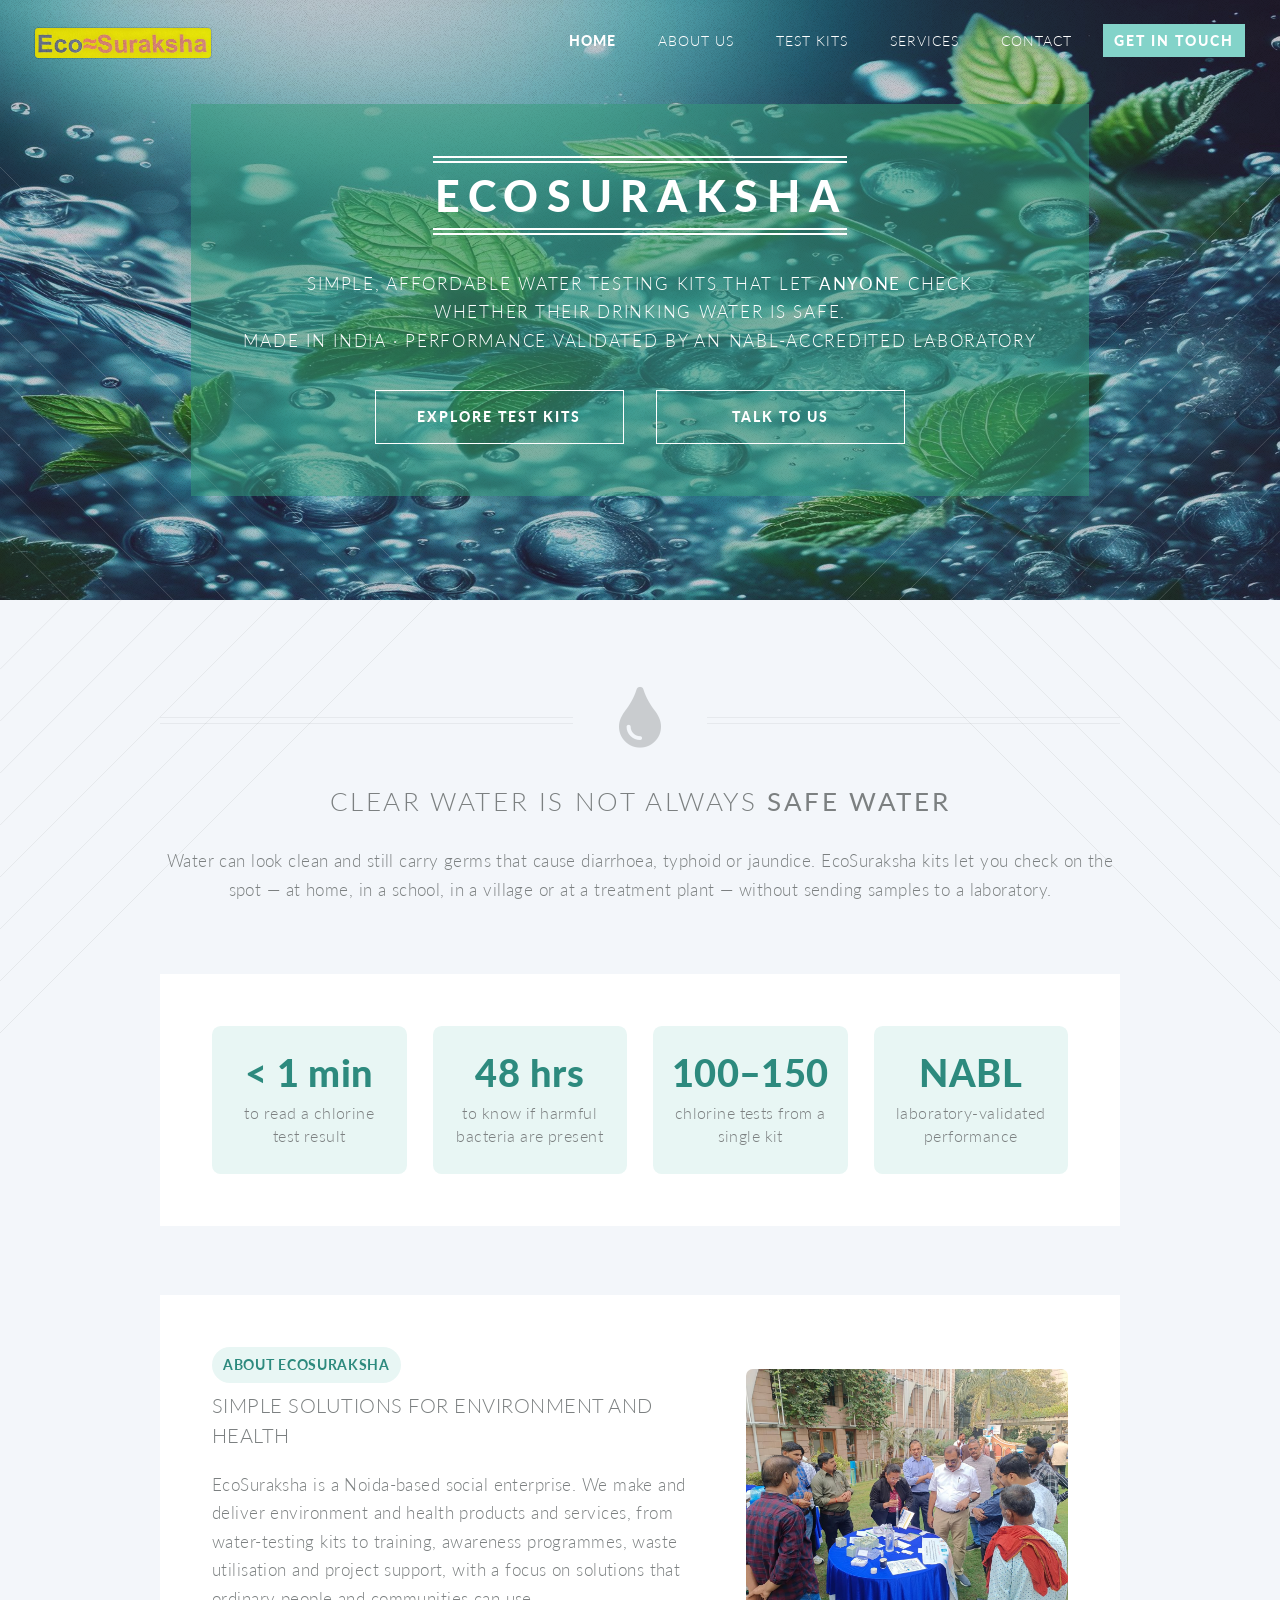
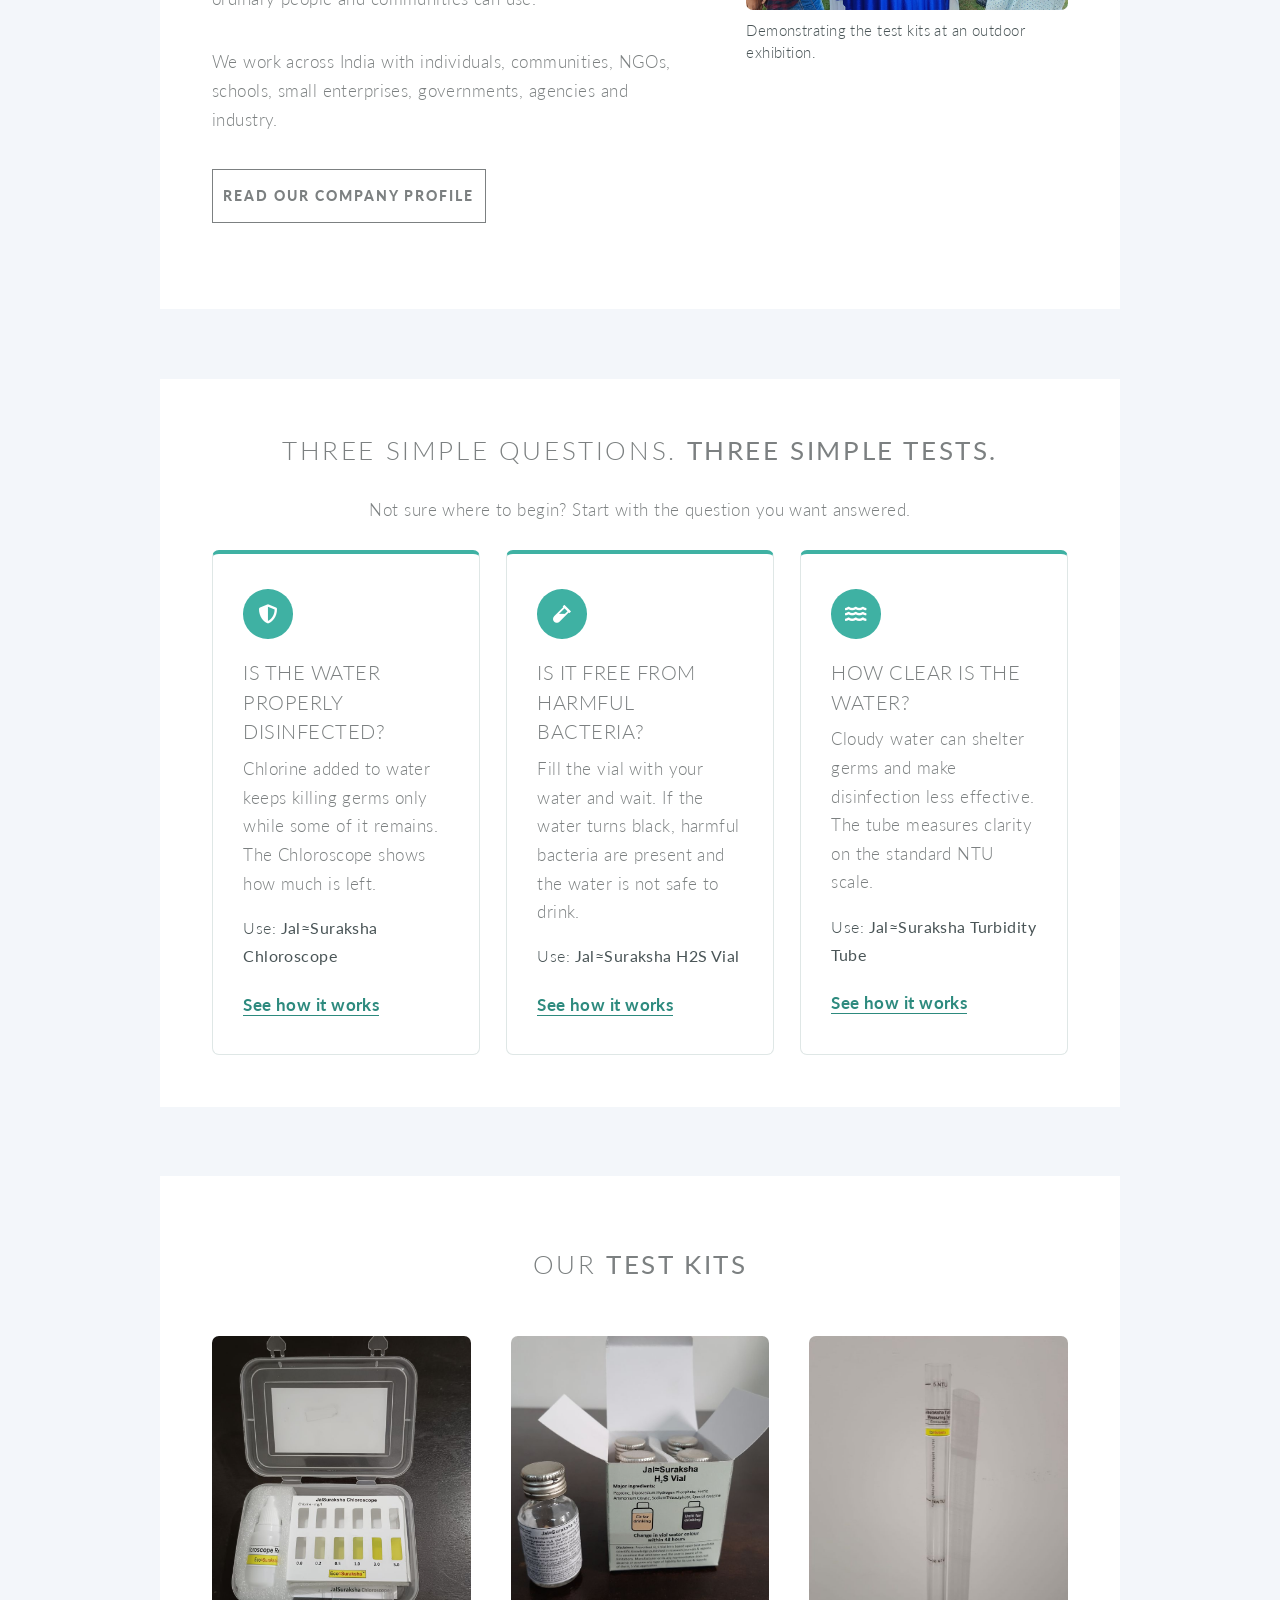
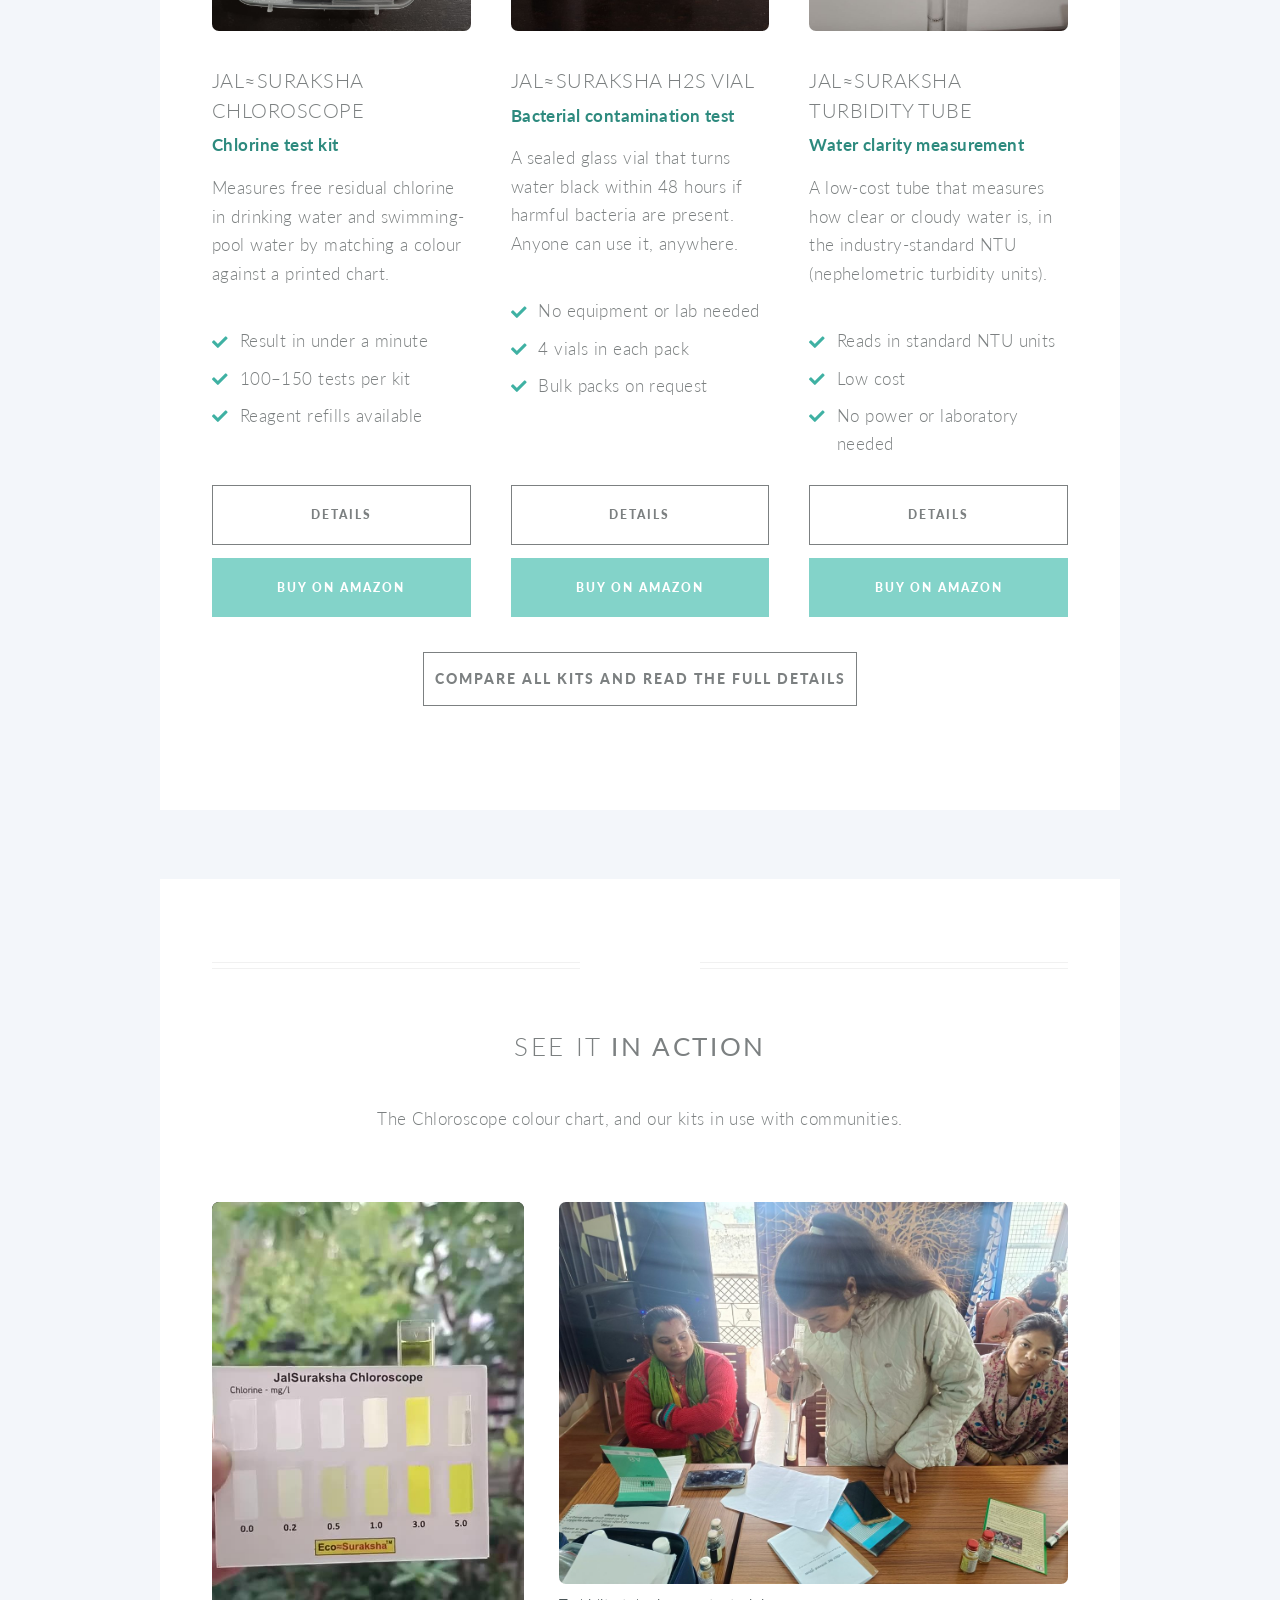
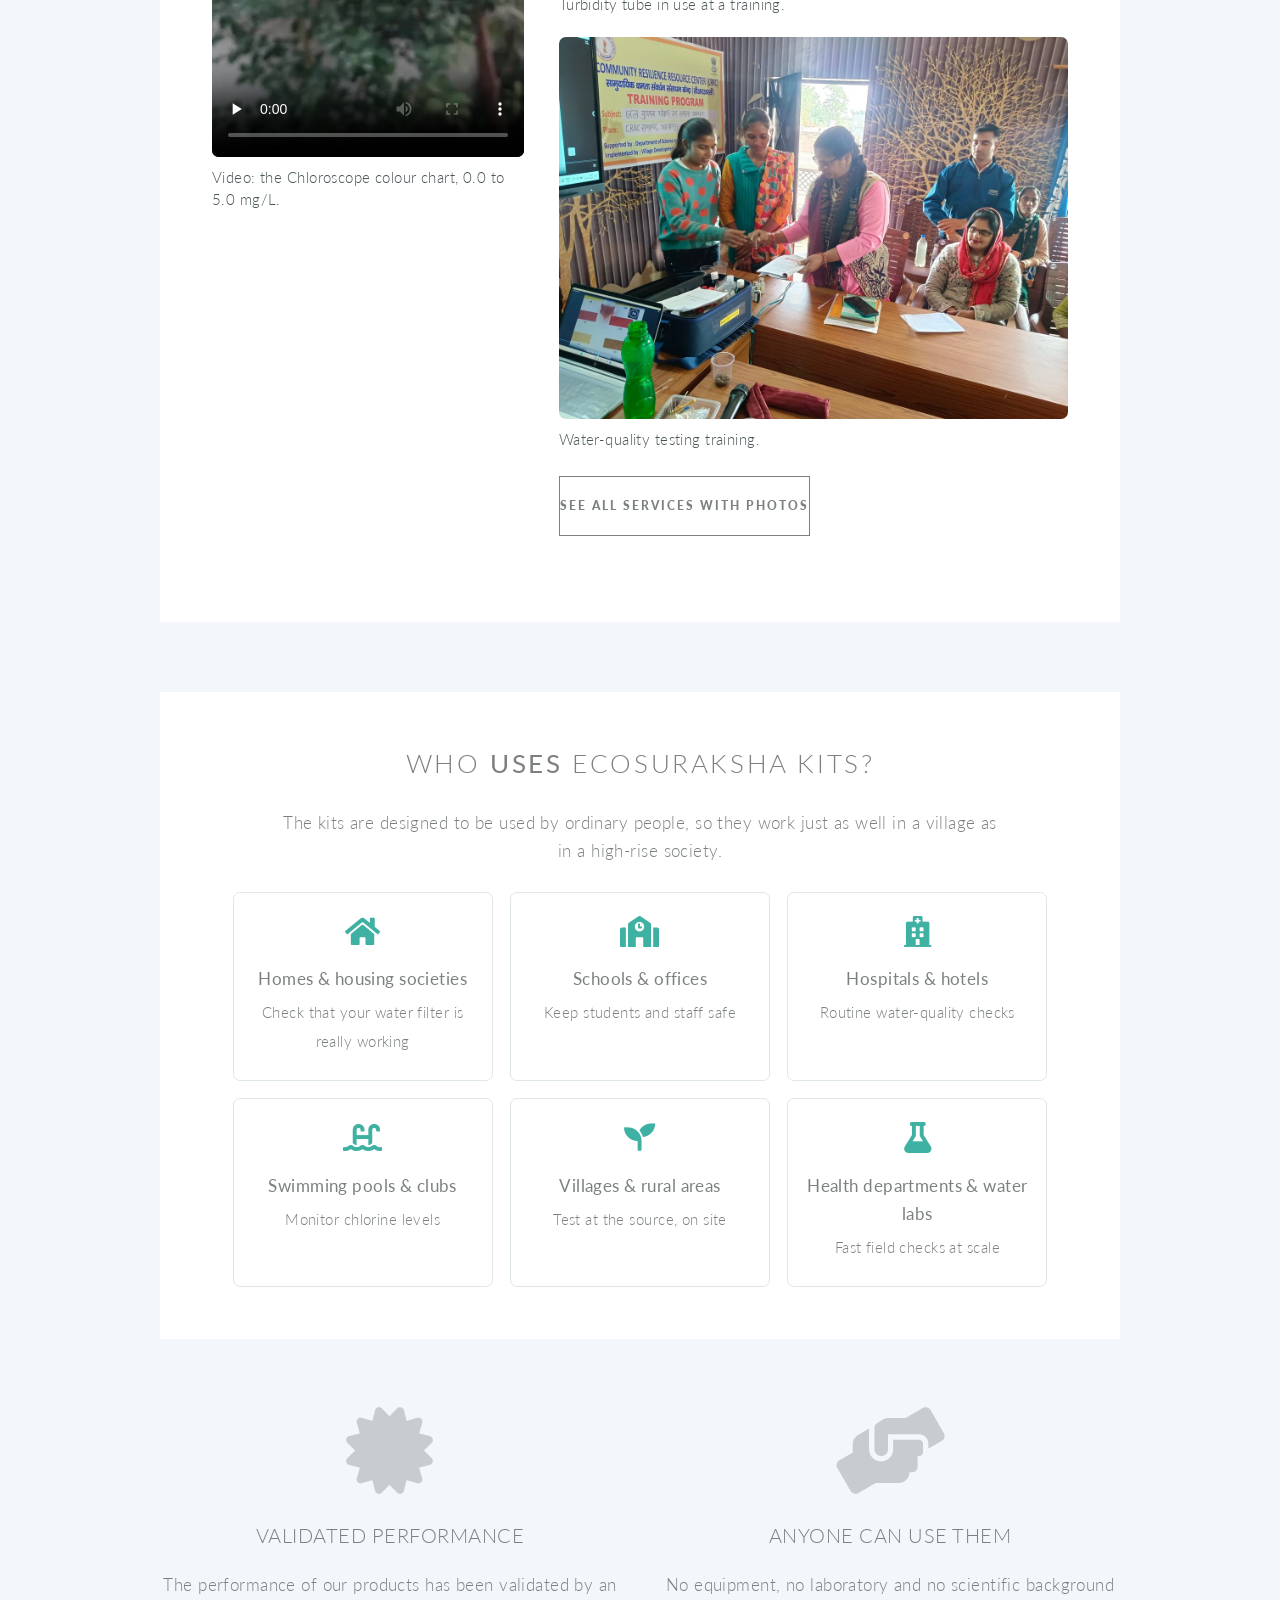
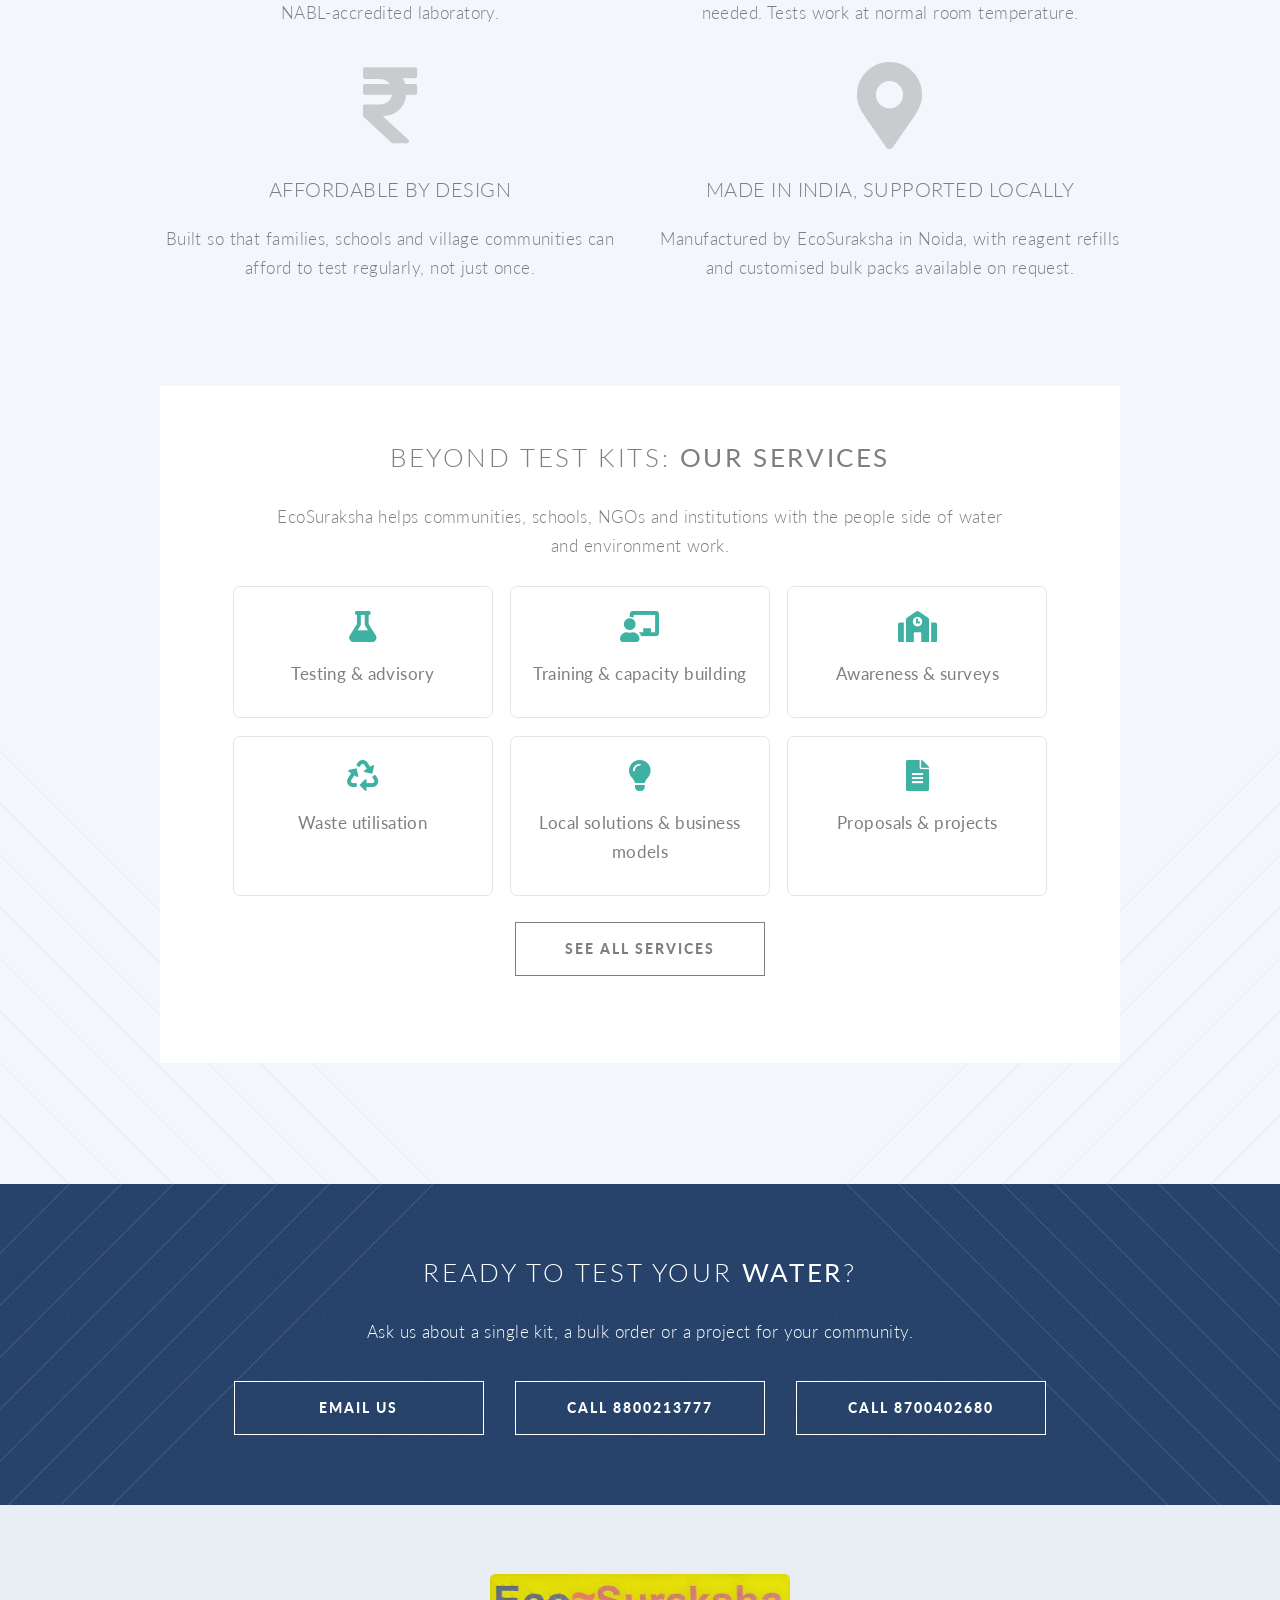
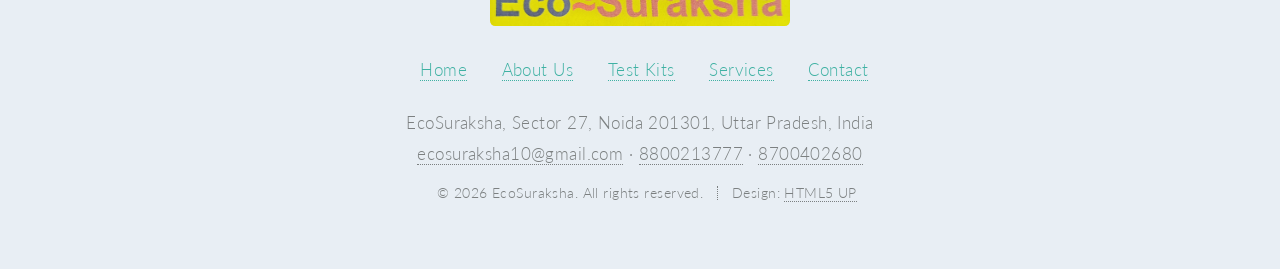
==== commit e5cd4e5d: "Add About page, logo, per-product and per-service photos and videos; rebuild Services and Products C" ====
--- a/index.html
+++ b/index.html
@@ -15,15 +15,17 @@
 	</head>
 	<body class="index is-preload">
 		<div id="page-wrapper">
+			<a class="es-mobile-logo" href="index.html"><img src="images/logo.png" alt="EcoSuraksha" /></a>
 
 			<!-- Header -->
 				<header id="header" class="alt">
-					<h1 id="logo"><a href="index.html">EcoSuraksha</a></h1>
+					<h1 id="logo"><a href="index.html"><img class="es-logo" src="images/logo.png" alt="EcoSuraksha" /></a></h1>
 					<nav id="nav">
 						<ul>
 							<li class="current"><a href="index.html">Home</a></li>
+							<li><a href="about.html">About Us</a></li>
 							<li><a href="products.html">Test Kits</a></li>
-							<li><a href="services.html">For NGOs &amp; Institutions</a></li>
+							<li><a href="services.html">Services</a></li>
 							<li><a href="contact.html">Contact</a></li>
 							<li><a href="contact.html" class="button primary">Get in Touch</a></li>
 						</ul>
@@ -68,6 +70,25 @@
 							</ul>
 						</section>
 
+					<!-- About snapshot -->
+						<section class="wrapper style4 container">
+							<div class="row gtr-150">
+								<div class="col-7 col-12-narrower">
+									<span class="es-kicker">About EcoSuraksha</span>
+									<h3>Simple solutions for environment and health</h3>
+									<p>EcoSuraksha is a Noida-based social enterprise. We make and deliver environment and health products and services, from water-testing kits to training, awareness programmes, waste utilisation and project support, with a focus on solutions that ordinary people and communities can use.</p>
+									<p>We work across India with individuals, communities, NGOs, schools, small enterprises, governments, agencies and industry.</p>
+									<p><a href="about.html" class="button">Read our company profile</a></p>
+								</div>
+								<div class="col-5 col-12-narrower">
+									<figure class="es-media">
+										<img src="images/web/exhibition-demo.jpg" alt="Visitors and team members around a table of water test kits at an outdoor exhibition" loading="lazy" />
+										<figcaption>Demonstrating the test kits at an outdoor exhibition.</figcaption>
+									</figure>
+								</div>
+							</div>
+						</section>
+
 					<!-- Which test answers which question -->
 						<section class="wrapper style4 container special">
 							<header class="es-section-title">
@@ -169,6 +190,27 @@
 							<p style="margin-top:2em;"><a href="products.html" class="button">Compare all kits and read the full details</a></p>
 						</section>
 
+					<!-- See it in action -->
+						<section class="wrapper style4 container">
+							<header class="es-section-title special">
+								<h2>See it <strong>in action</strong></h2>
+								<p>The Chloroscope colour chart, and our kits in use with communities.</p>
+							</header>
+							<div class="es-action">
+								<figure class="es-video portrait">
+									<video controls preload="none" playsinline poster="images/web/video-chloroscope-poster.jpg"><source src="videos/chloroscope-colour-card.mp4" type="video/mp4" />Your browser cannot play this video.</video>
+									<figcaption>Video: the Chloroscope colour chart, 0.0 to 5.0 mg/L.</figcaption>
+								</figure>
+								<div>
+									<div class="es-gallery" style="margin-top:0;">
+										<figure><img src="images/web/training-turbidity-tube.jpg" alt="A participant holding a turbidity tube at a training session" loading="lazy" /><figcaption>Turbidity tube in use at a training.</figcaption></figure>
+										<figure><img src="images/web/training-crrc-demo.jpg" alt="Participants watching a water-quality testing demonstration" loading="lazy" /><figcaption>Water-quality testing training.</figcaption></figure>
+									</div>
+									<p><a href="services.html" class="button small">See all services with photos</a></p>
+								</div>
+							</div>
+						</section>
+
 					<!-- Who is it for -->
 						<section class="wrapper style4 container special">
 							<header class="es-section-title">
@@ -224,10 +266,18 @@
 					<!-- Services teaser -->
 						<section class="wrapper style4 container special">
 							<header class="es-section-title">
-								<h2>Working with a community <strong>or an NGO?</strong></h2>
-								<p>Beyond test kits, EcoSuraksha helps grassroots organisations and institutions design, validate and run environment and health projects &mdash; from writing a proposal to building local skills and finding the right partners.</p>
-							</header>
-							<p><a href="services.html" class="button">See how we can help</a></p>
+								<h2>Beyond test kits: <strong>our services</strong></h2>
+								<p>EcoSuraksha helps communities, schools, NGOs and institutions with the people side of water and environment work.</p>
+							</header>
+							<ul class="es-audience">
+								<li><a href="services.html#testing"><span class="icon solid fa-flask"></span><strong>Testing &amp; advisory</strong></a></li>
+								<li><a href="services.html#training"><span class="icon solid fa-chalkboard-teacher"></span><strong>Training &amp; capacity building</strong></a></li>
+								<li><a href="services.html#awareness"><span class="icon solid fa-school"></span><strong>Awareness &amp; surveys</strong></a></li>
+								<li><a href="services.html#waste"><span class="icon solid fa-recycle"></span><strong>Waste utilisation</strong></a></li>
+								<li><a href="services.html#solutions"><span class="icon solid fa-lightbulb"></span><strong>Local solutions &amp; business models</strong></a></li>
+								<li><a href="services.html#projects"><span class="icon solid fa-file-alt"></span><strong>Proposals &amp; projects</strong></a></li>
+							</ul>
+							<p style="margin-top:1.5em;"><a href="services.html" class="button">See all services</a></p>
 						</section>
 
 				</article>
@@ -249,14 +299,16 @@
 
 			<!-- Footer -->
 				<footer id="footer">
+						<a class="es-footer-logo" href="index.html"><img src="images/logo.png" alt="EcoSuraksha" /></a>
 					<ul class="es-footer-links">
 						<li><a href="index.html">Home</a></li>
+							<li><a href="about.html">About Us</a></li>
 						<li><a href="products.html">Test Kits</a></li>
-						<li><a href="services.html">For NGOs &amp; Institutions</a></li>
+						<li><a href="services.html">Services</a></li>
 						<li><a href="contact.html">Contact</a></li>
 					</ul>
 					<p class="es-footer-contact">
-						EcoSuraksha, Noida, India<br />
+						EcoSuraksha, Sector 27, Noida 201301, Uttar Pradesh, India<br />
 						<a href="mailto:ecosuraksha10@gmail.com">ecosuraksha10@gmail.com</a> &middot;
 						<a href="tel:+918800213777">8800213777</a> &middot;
 						<a href="tel:+918700402680">8700402680</a>
--- a/assets/css/custom.css
+++ b/assets/css/custom.css
@@ -267,7 +267,8 @@
 
 .es-detail:last-of-type { border-bottom: none; }
 
-.es-detail .es-kicker {
+.es-detail .es-kicker,
+.es-kicker {
 	display: inline-block;
 	margin-bottom: 0.6em;
 	padding: 0.25em 0.8em;
@@ -300,7 +301,7 @@
 .es-detail figure { margin: 0 0 1em 0; }
 
 /* Keep the photo in view while reading the long text beside it */
-.es-sticky { position: sticky; top: 5em; }
+.es-sticky { position: static; }
 
 .es-brochure {
 	margin: 1.25em 0 0 0;
@@ -560,3 +561,100 @@
 	.es-detail h3 { font-size: 1.45em; }
 	table.es-spec th { width: 42%; }
 }
+
+/* ---------- Logo ---------- */
+
+#header #logo { line-height: 1; }
+#header #logo a { display: inline-block; padding: 0; border: 0; }
+#header .es-logo {
+	display: block;
+	height: 2.2em;
+	width: auto;
+	border-radius: 0.25em;
+	box-shadow: 0 0 0 1px rgba(0,0,0,0.12);
+}
+
+#footer .es-footer-logo { display: inline-block; margin-bottom: 1.25em; border: 0; }
+#footer .es-footer-logo img { display: block; height: 3em; width: auto; border-radius: 0.3em; }
+
+/* ---------- Photo galleries and videos ---------- */
+
+.es-gallery {
+	display: grid;
+	grid-template-columns: repeat(auto-fit, minmax(15em, 1fr));
+	gap: 1.25em;
+	margin: 1.5em 0;
+	text-align: left;
+}
+
+.es-gallery figure,
+.es-media figure { margin: 0; }
+
+.es-gallery img,
+.es-media img {
+	display: block;
+	width: 100%;
+	height: auto;
+	border-radius: 0.4em;
+}
+
+.es-gallery figcaption,
+.es-media figcaption,
+figure.es-video figcaption {
+	margin-top: 0.6em;
+	font-size: 0.85em;
+	line-height: 1.5;
+	color: var(--es-text);
+}
+
+figure.es-video { margin: 0 0 1em 0; }
+figure.es-video video {
+	display: block;
+	width: 100%;
+	height: auto;
+	max-height: 34em;
+	background: #000;
+	border-radius: 0.4em;
+}
+figure.es-video.portrait { max-width: 20em; }
+figure.es-video.portrait video { max-height: 36em; }
+
+.es-media { margin: 1.25em 0 0 0; }
+.es-media.two {
+	display: grid;
+	grid-template-columns: repeat(2, 1fr);
+	gap: 1em;
+}
+
+.es-service .es-body { flex: 1; min-width: 0; }
+
+@media screen and (max-width: 736px) {
+	.es-media.two { grid-template-columns: 1fr; }
+	#header .es-logo { height: 1.8em; }
+}
+
+.es-audience a { display: block; border: 0; text-decoration: none; color: inherit; }
+.es-audience li:hover { box-shadow: 0 0 0 2px var(--es-teal); }
+.es-service, .es-detail, section[id] { scroll-margin-top: 4.5em; }
+
+.es-action { display: grid; grid-template-columns: 18em 1fr; gap: 2em; align-items: start; text-align: left; }
+@media screen and (max-width: 736px) { .es-action { grid-template-columns: 1fr; } }
+
+.es-service .es-body figure + p,
+.es-service .es-body .es-media + p { margin-top: 1.5em; }
+.es-media.two figure:not(.es-video) img { aspect-ratio: 4 / 3; object-fit: cover; }
+.es-media.two figure img[src*="compost-pit"] { object-position: 50% 62%; }
+
+/* Mobile: the template hides the header under 840px, so show the logo beside the menu button */
+.es-mobile-logo { display: none; }
+@media screen and (max-width: 840px) {
+	.es-mobile-logo {
+		display: block;
+		position: fixed;
+		top: 0.6em;
+		left: 5.2em;
+		z-index: 9000;
+		border: 0;
+	}
+	.es-mobile-logo img { display: block; height: 2em; width: auto; border-radius: 0.25em; box-shadow: 0 0 0 1px rgba(0,0,0,0.15); }
+}
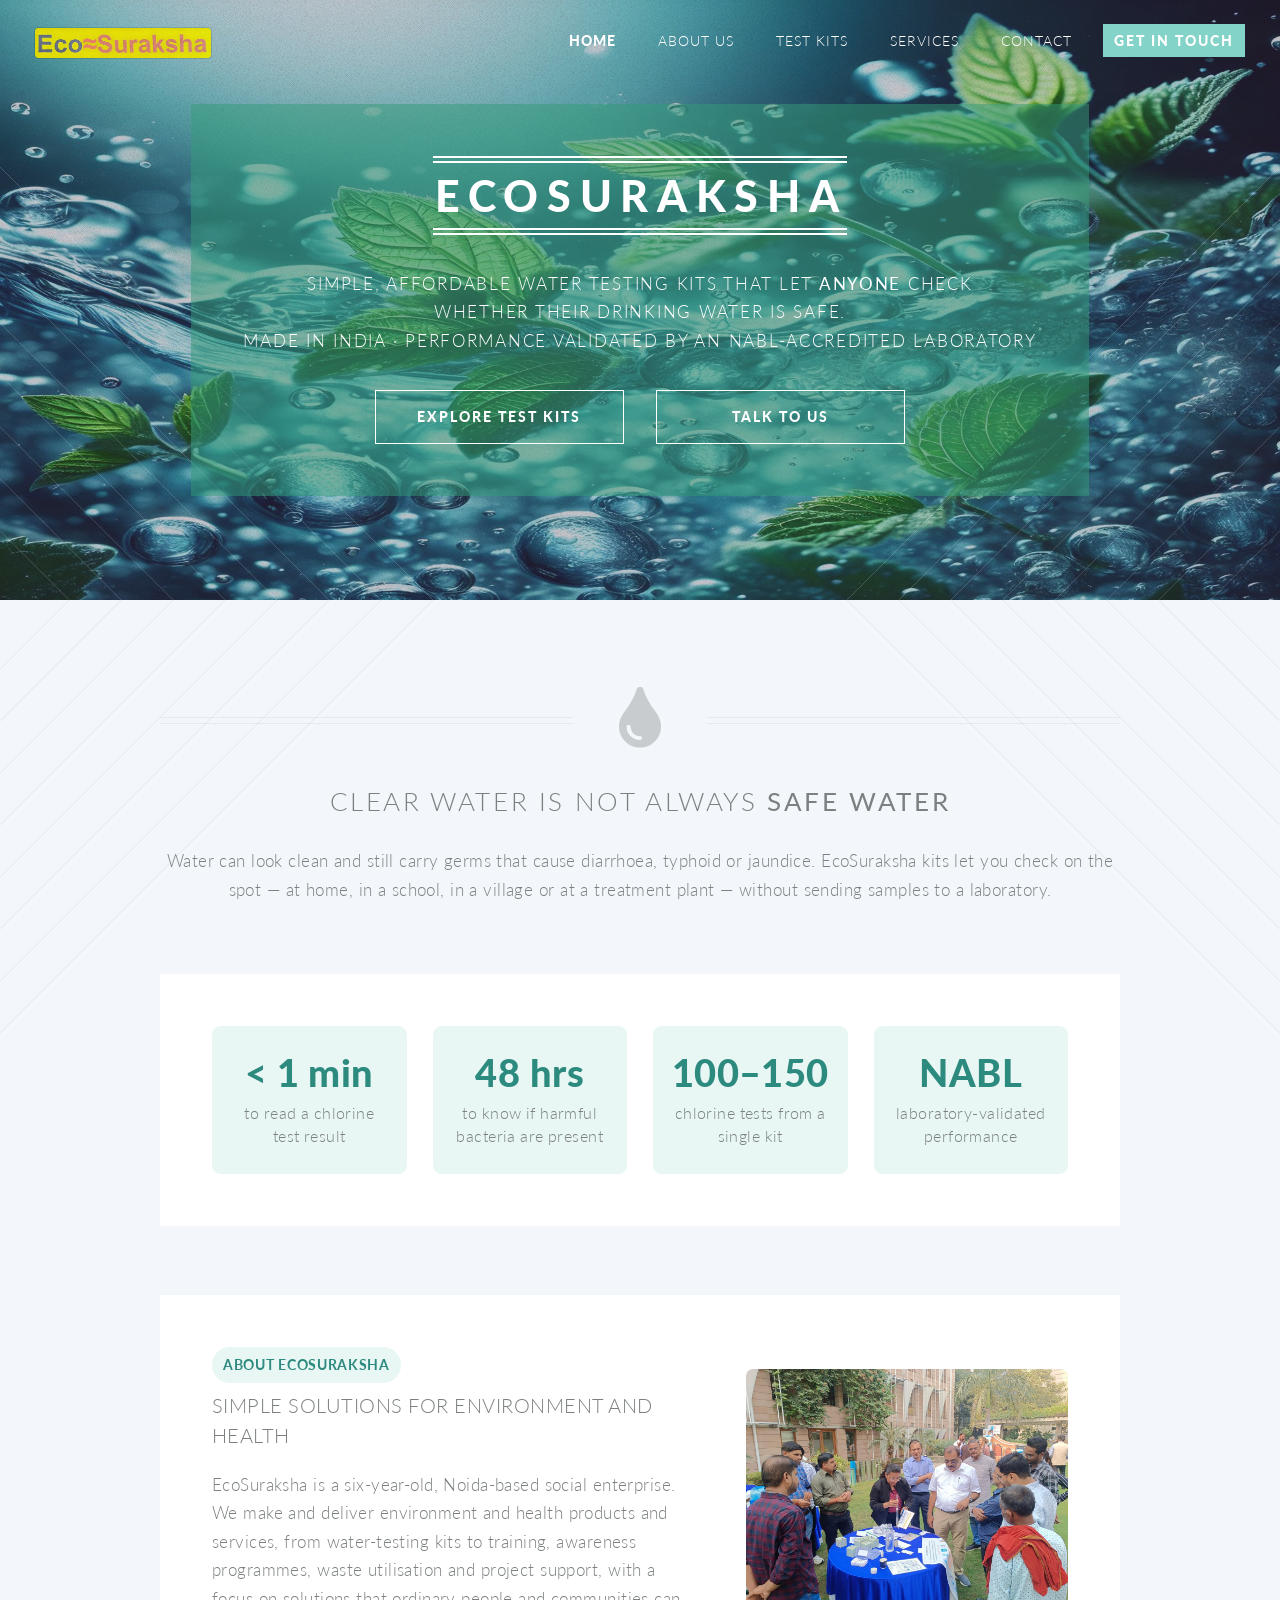
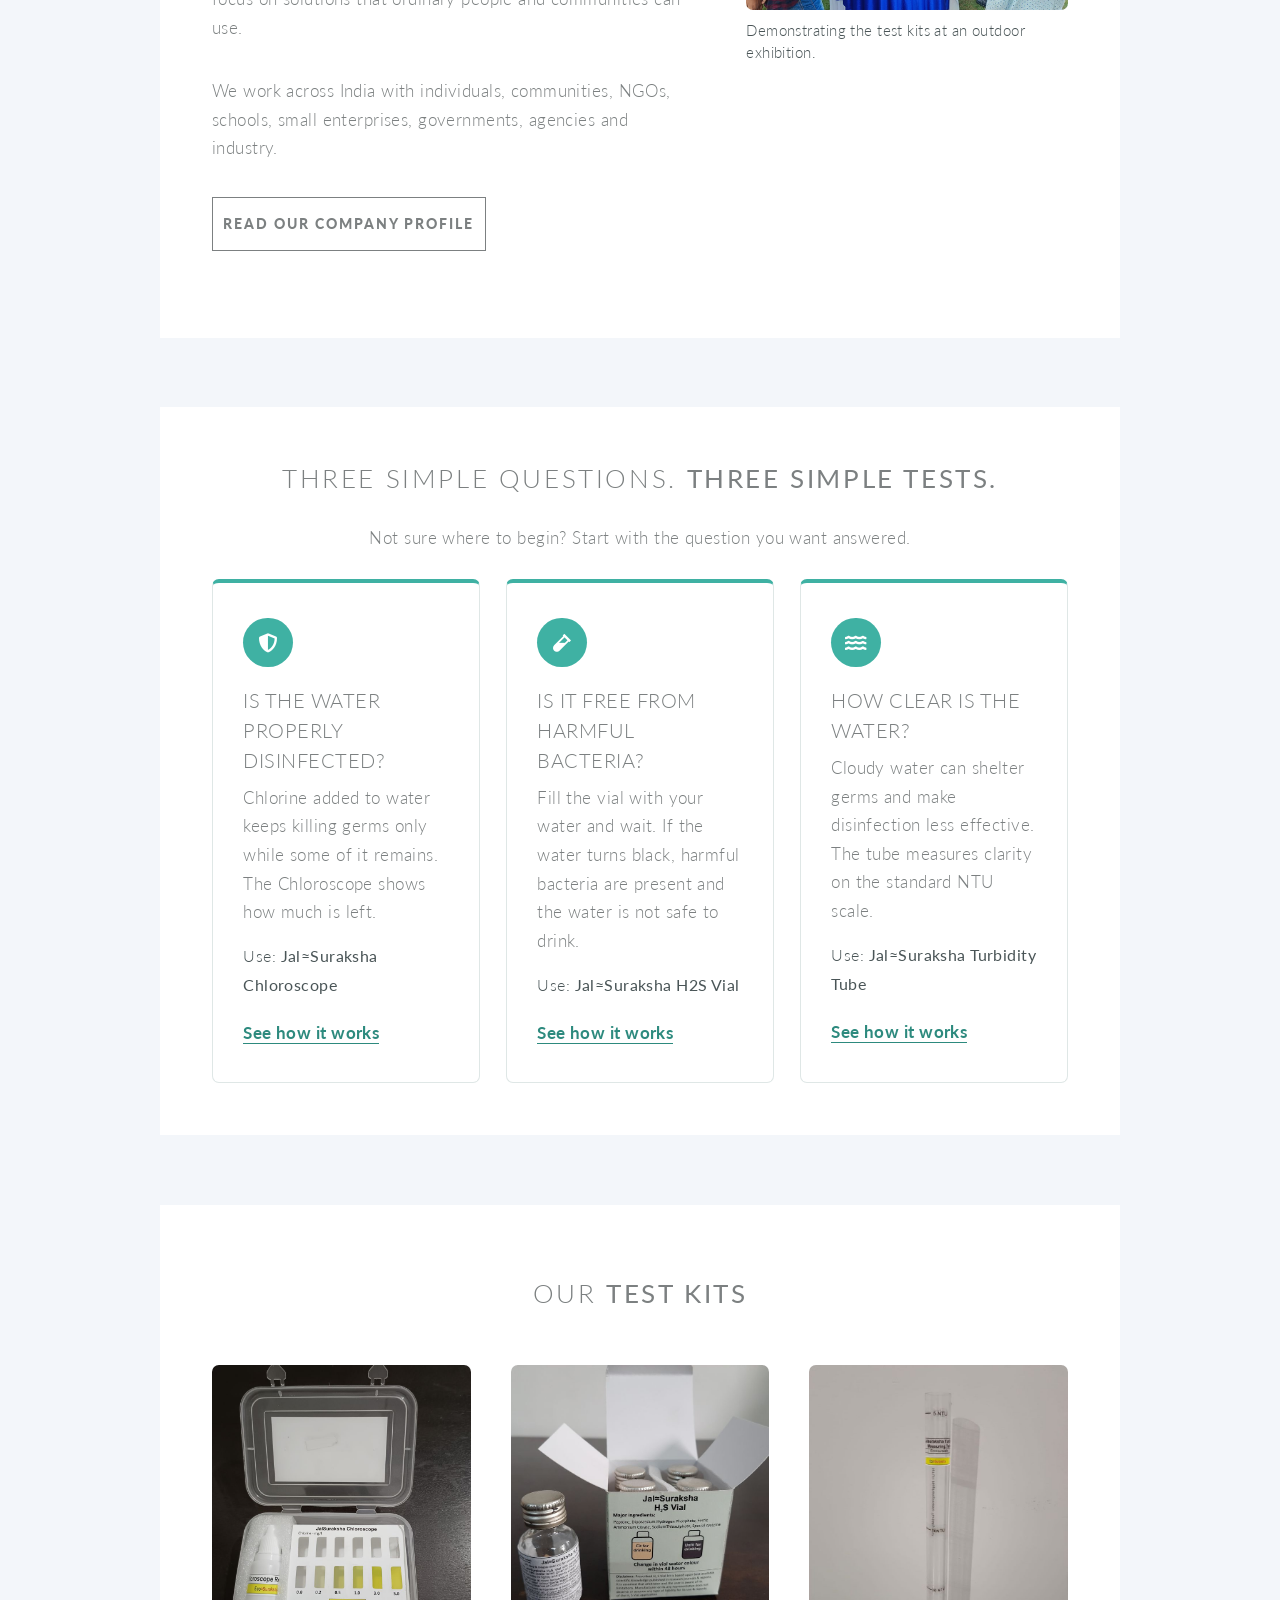
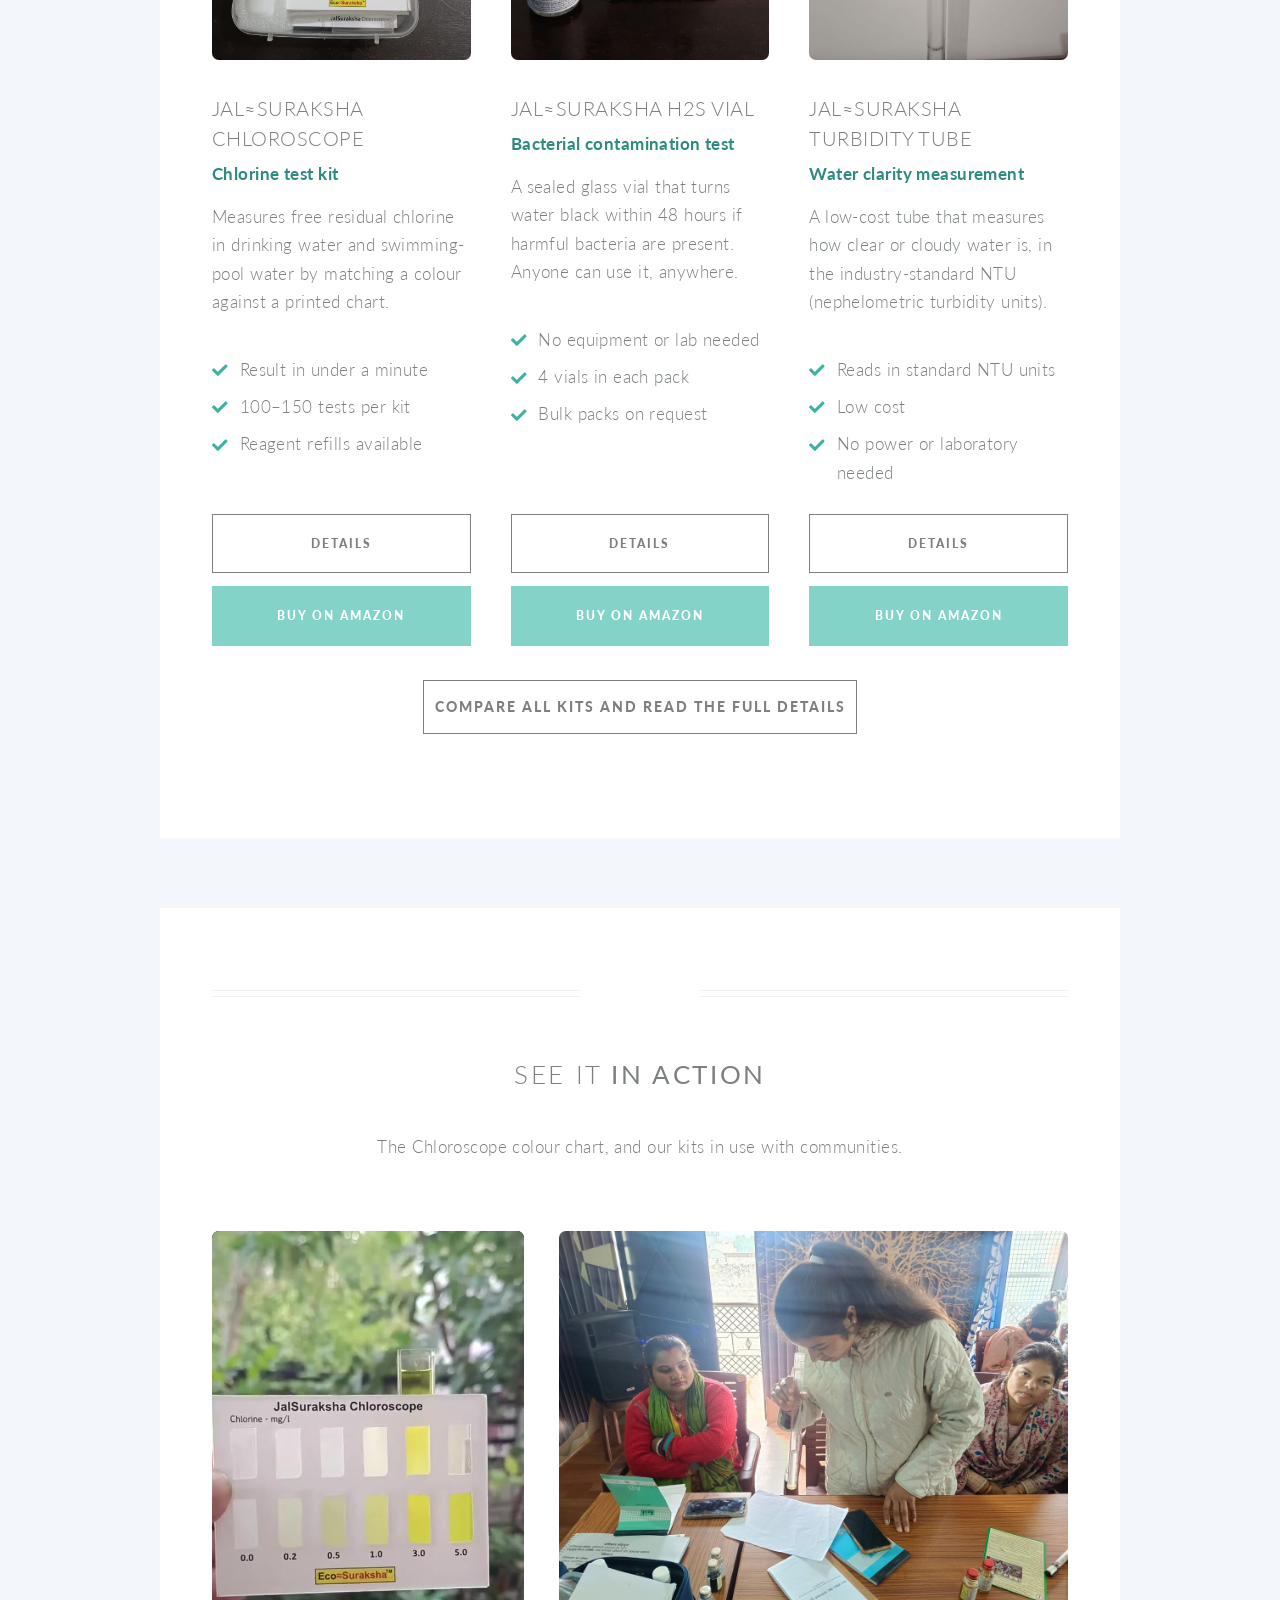
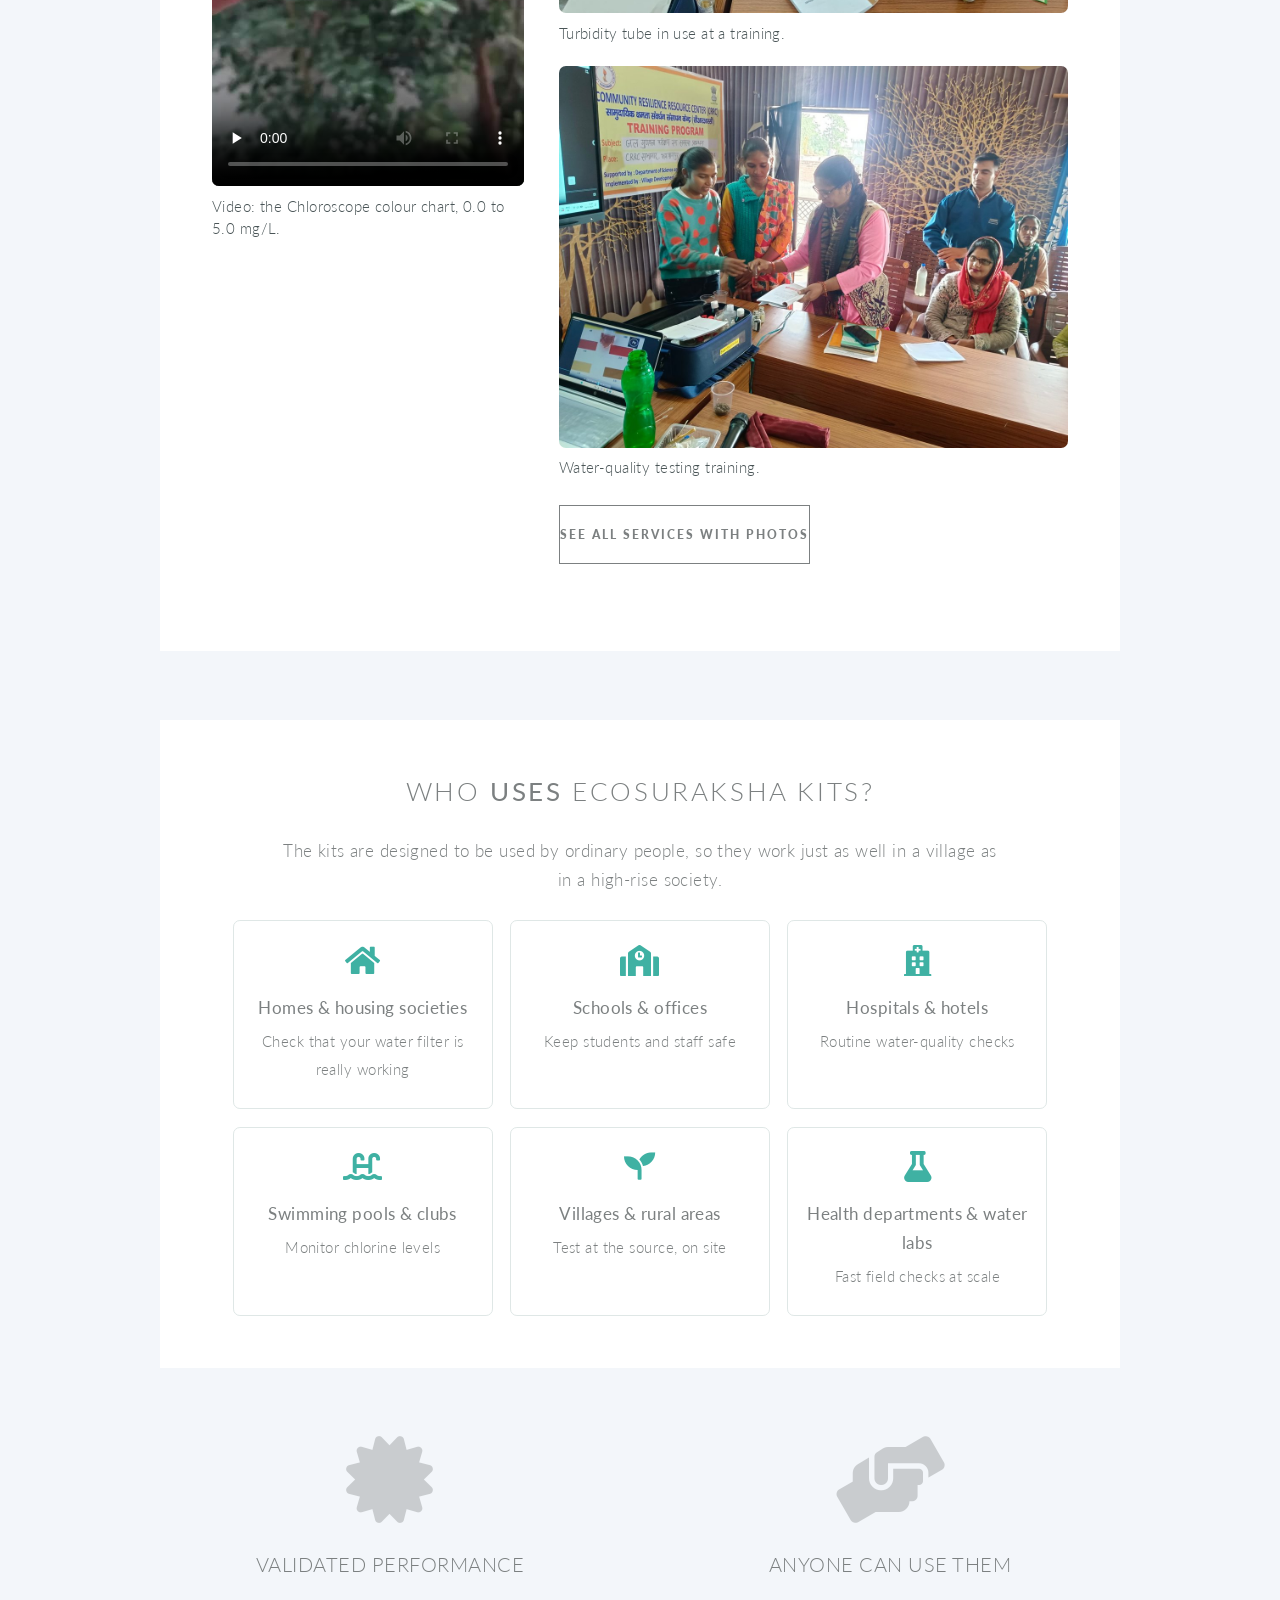
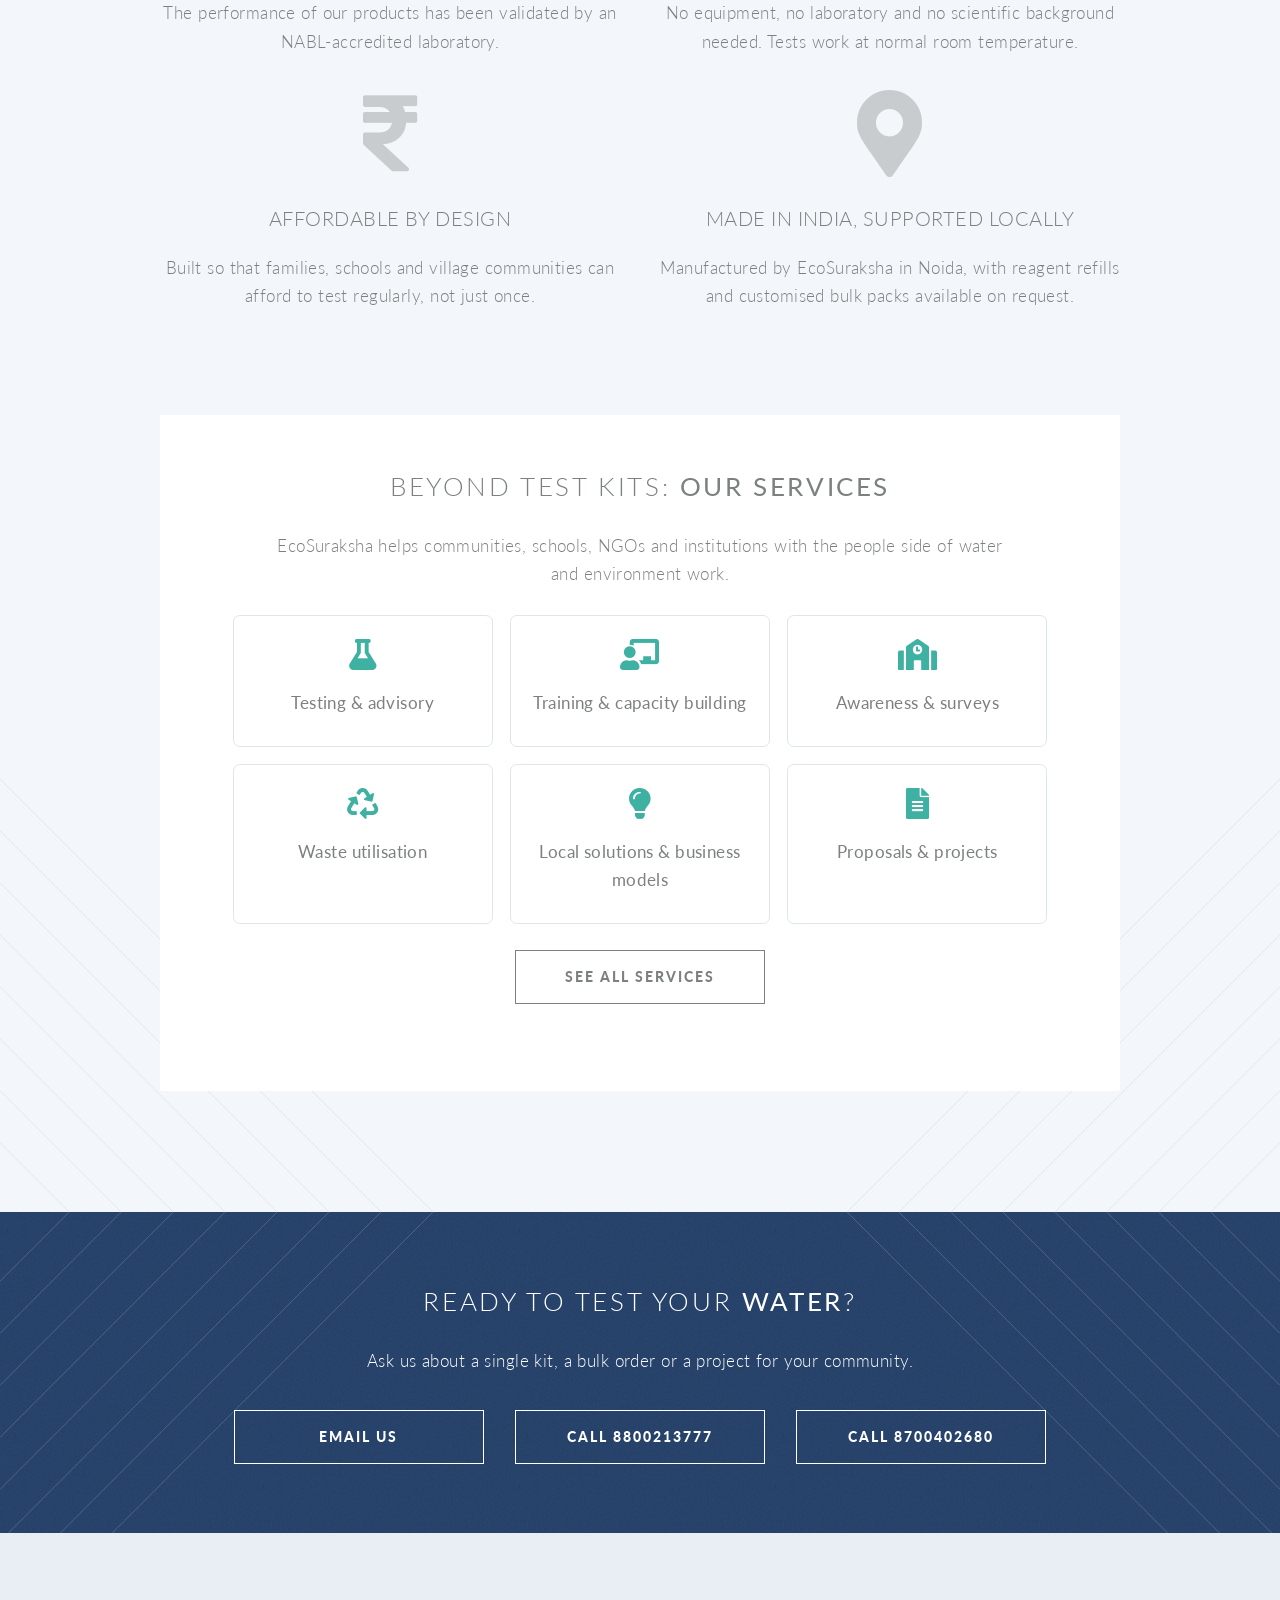
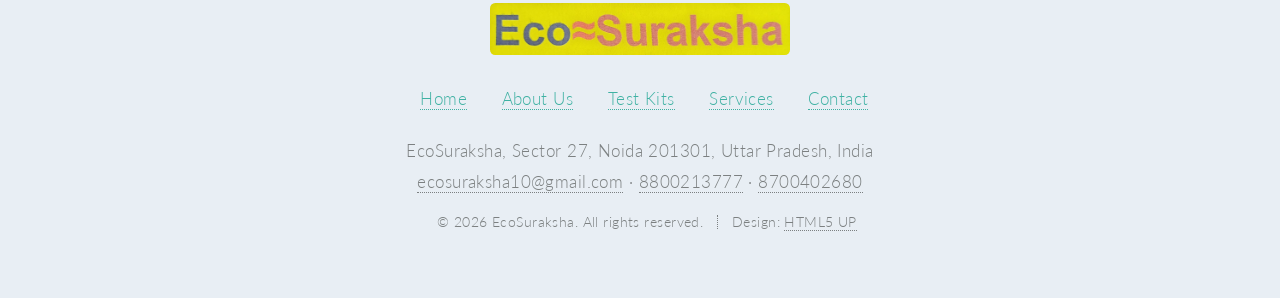
==== commit 67eed13d: "State company age (six years) on About and Home Co-Authored-By: Claude Sonnet 5.5 <noreply@anthropic" ====
--- a/index.html
+++ b/index.html
@@ -76,7 +76,7 @@
 								<div class="col-7 col-12-narrower">
 									<span class="es-kicker">About EcoSuraksha</span>
 									<h3>Simple solutions for environment and health</h3>
-									<p>EcoSuraksha is a Noida-based social enterprise. We make and deliver environment and health products and services, from water-testing kits to training, awareness programmes, waste utilisation and project support, with a focus on solutions that ordinary people and communities can use.</p>
+									<p>EcoSuraksha is a six-year-old, Noida-based social enterprise. We make and deliver environment and health products and services, from water-testing kits to training, awareness programmes, waste utilisation and project support, with a focus on solutions that ordinary people and communities can use.</p>
 									<p>We work across India with individuals, communities, NGOs, schools, small enterprises, governments, agencies and industry.</p>
 									<p><a href="about.html" class="button">Read our company profile</a></p>
 								</div>
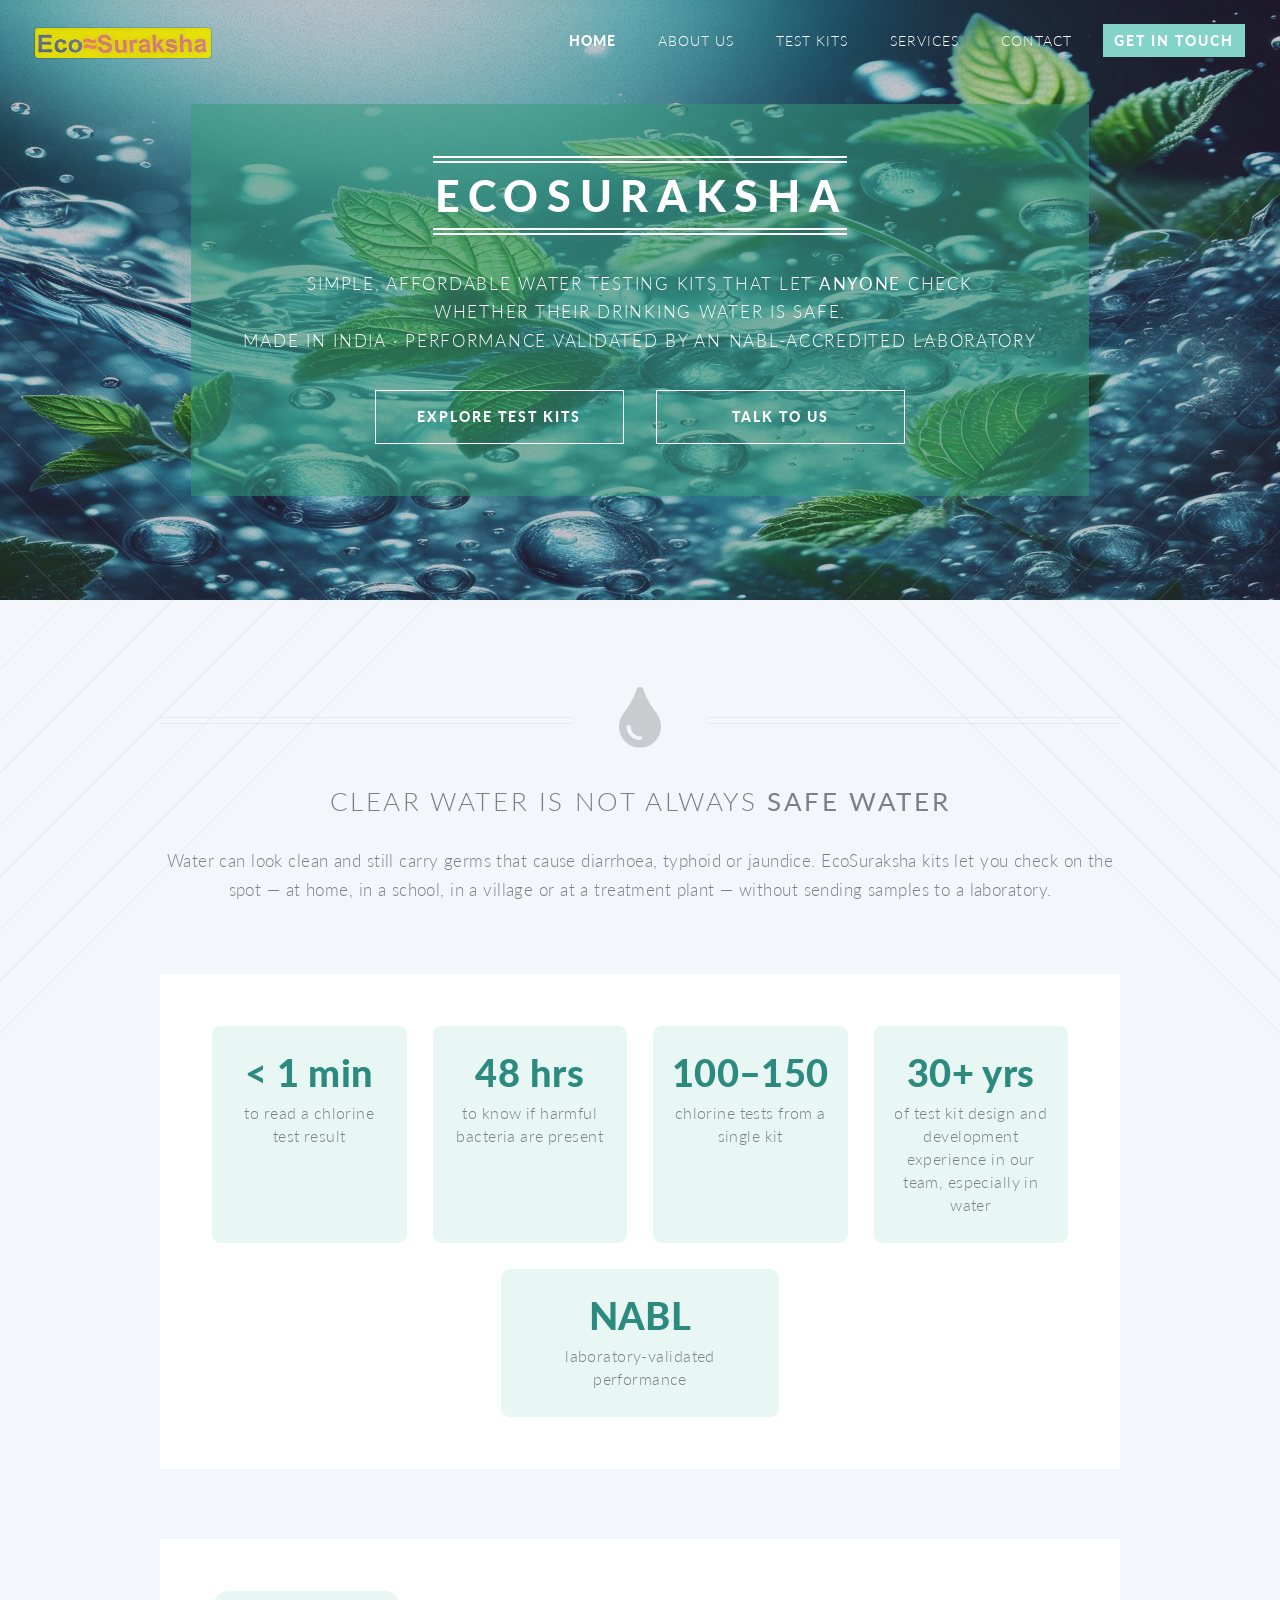
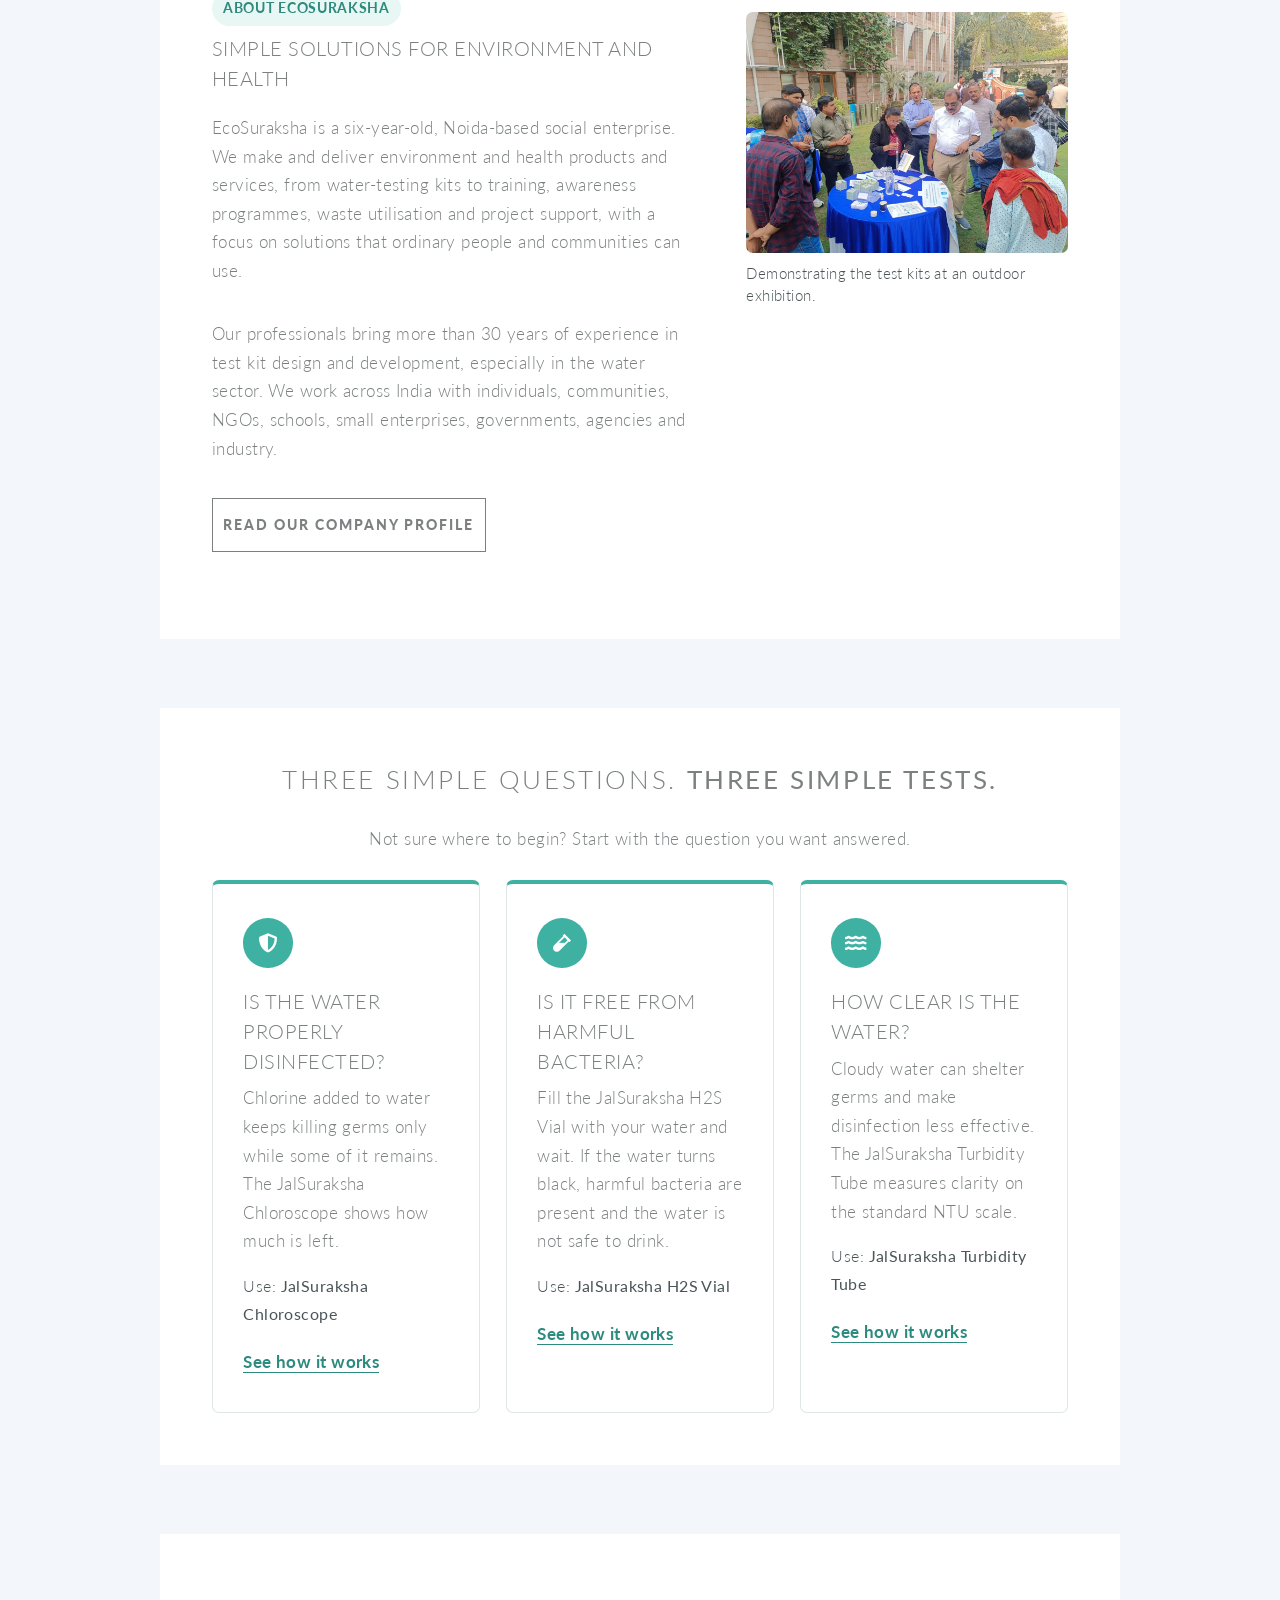
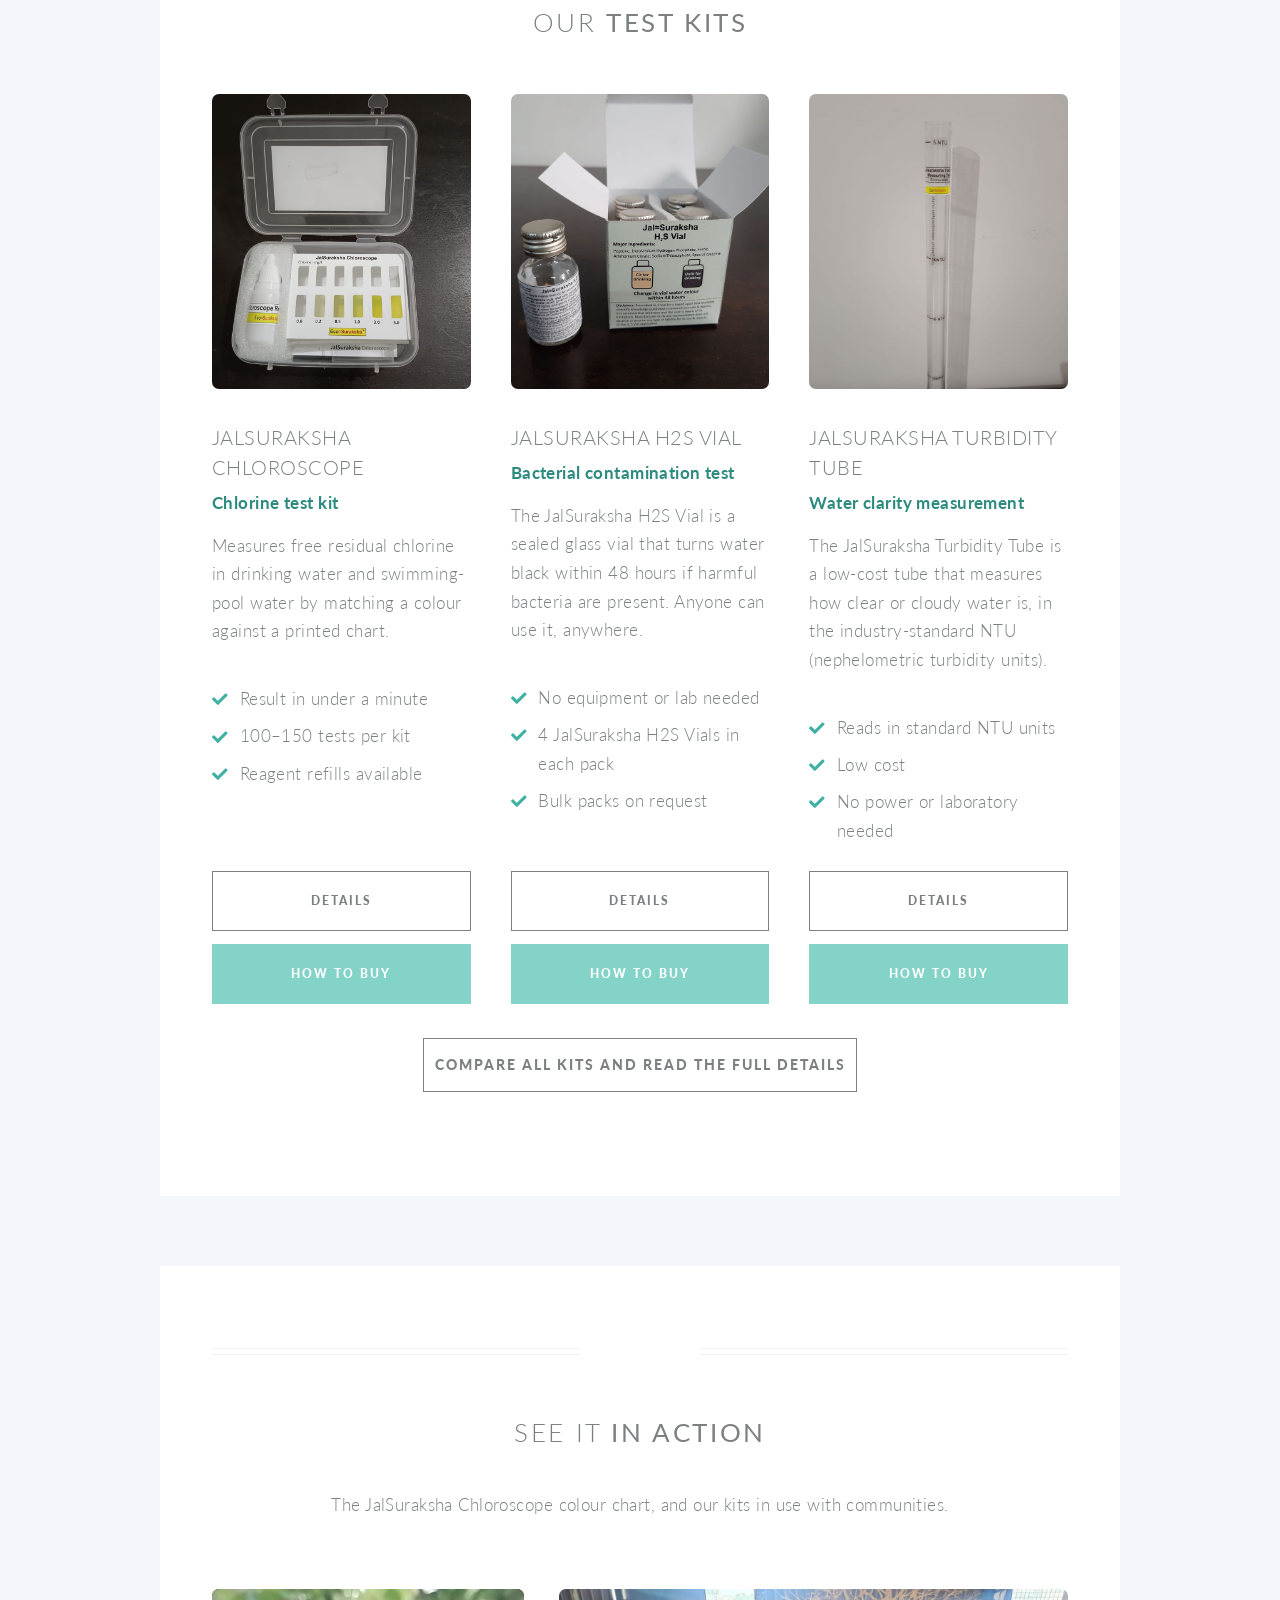
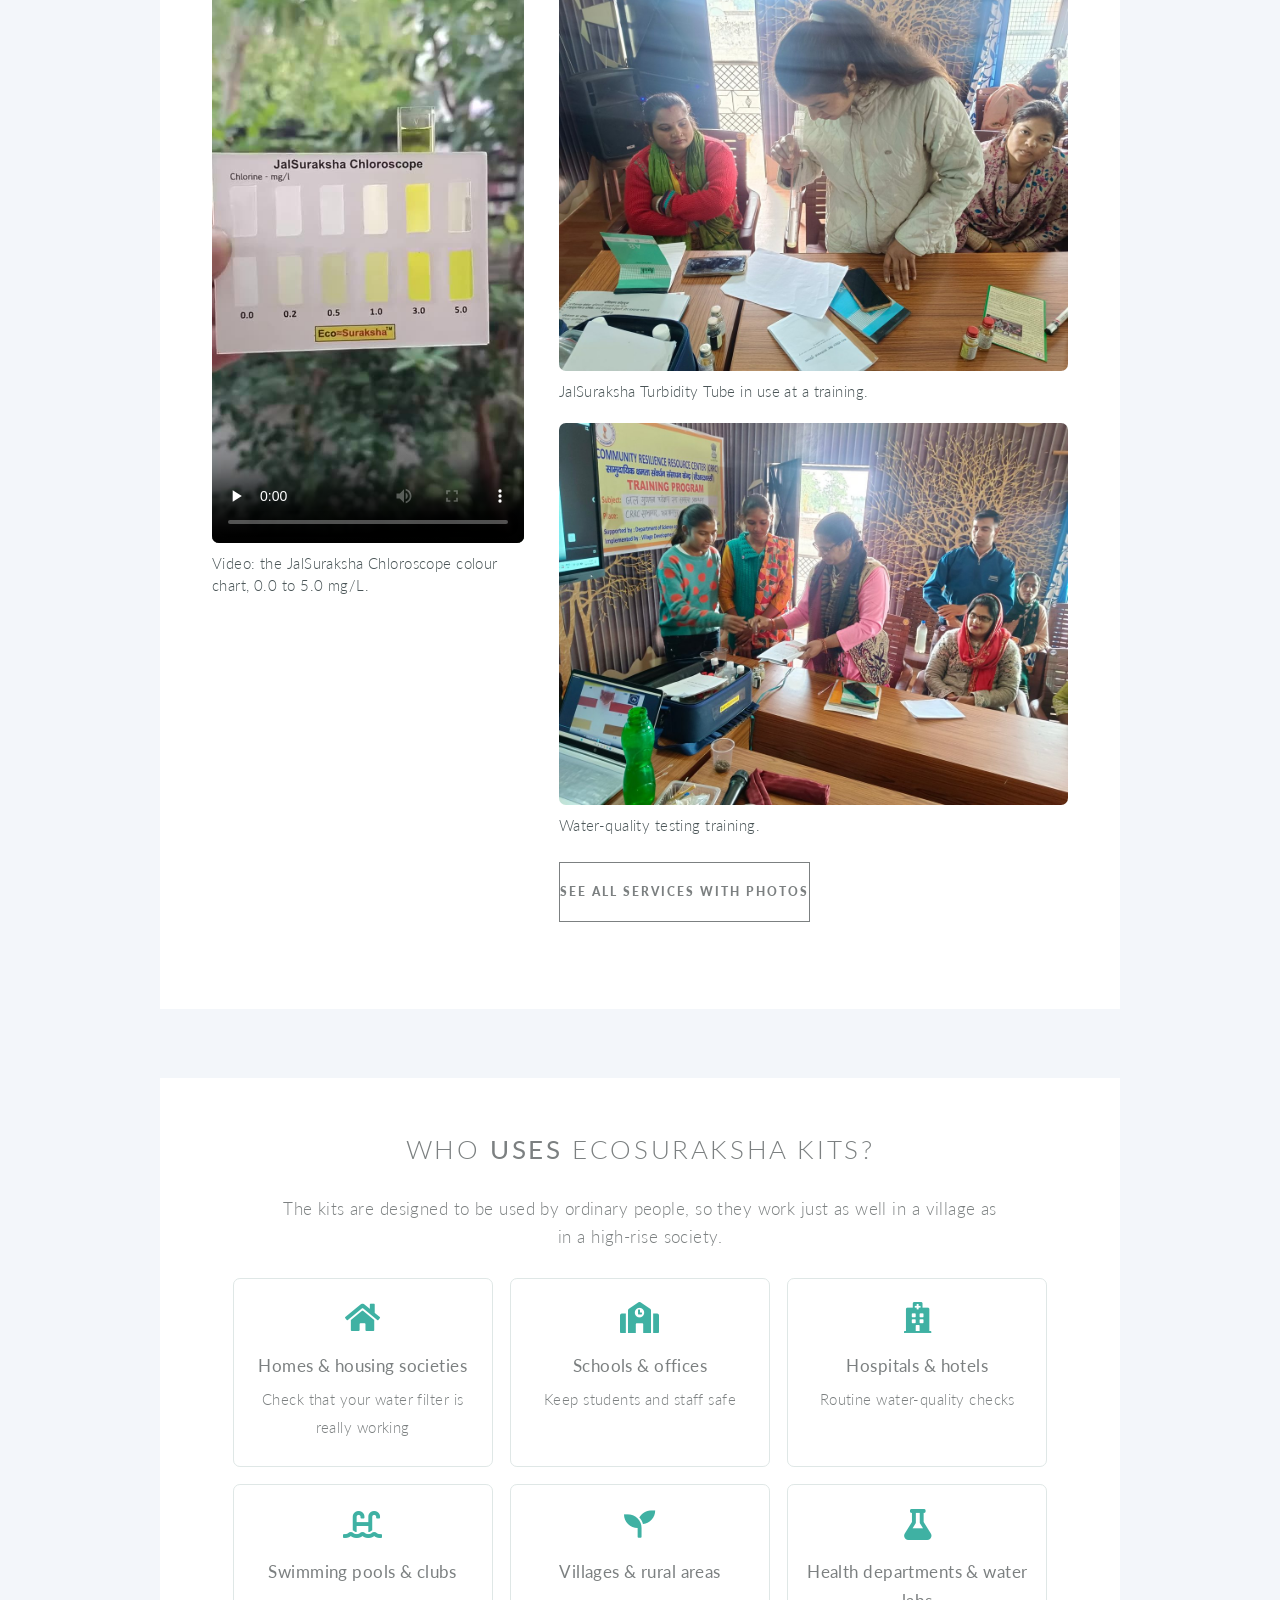
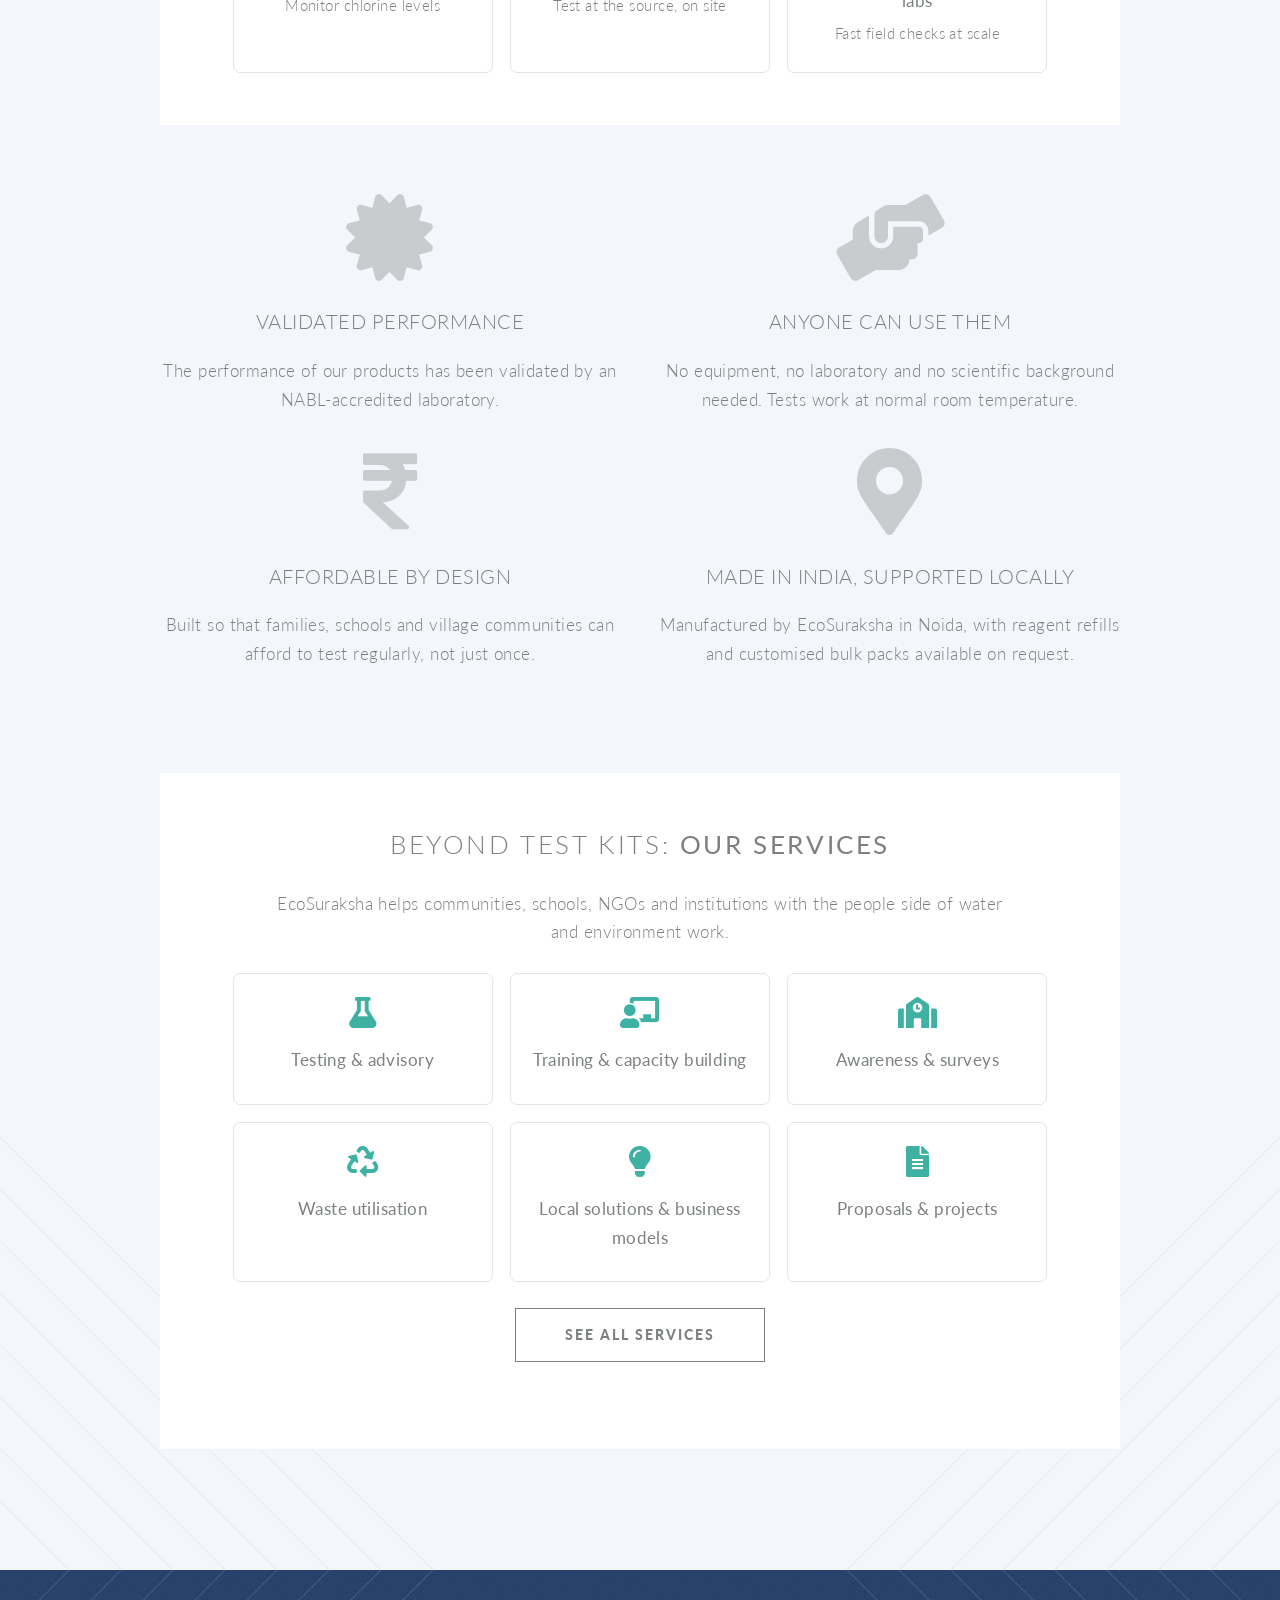
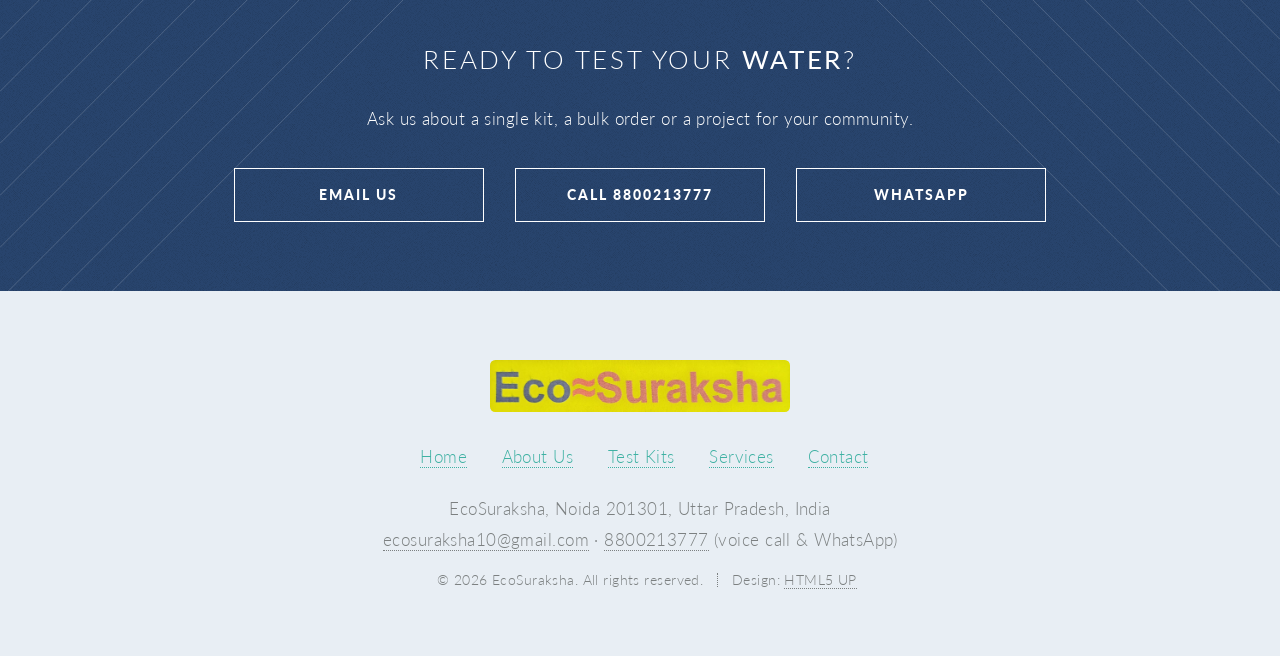
==== commit 62a7f67e: "Full JalSuraksha product names, photos after descriptions, contact-to-buy, 30+ years experience, sin" ====
--- a/index.html
+++ b/index.html
@@ -4,7 +4,7 @@
 		<title>EcoSuraksha | Simple Water Testing Kits for Chlorine, Bacteria and Turbidity</title>
 		<meta charset="utf-8" />
 		<meta name="viewport" content="width=device-width, initial-scale=1" />
-		<meta name="description" content="EcoSuraksha makes affordable, easy-to-use water testing kits for chlorine, harmful bacteria (H2S vial) and turbidity. Performance validated by an NABL-accredited laboratory. Made in Noida, India." />
+		<meta name="description" content="EcoSuraksha makes affordable, easy-to-use water testing kits for chlorine, harmful bacteria (JalSuraksha H2S Vial) and turbidity. Performance validated by an NABL-accredited laboratory. Made in Noida, India." />
 		<meta property="og:title" content="EcoSuraksha | Simple Water Testing Kits" />
 		<meta property="og:description" content="Check if your drinking water is safe, on the spot, with no laboratory and no special skills." />
 		<meta property="og:type" content="website" />
@@ -66,6 +66,7 @@
 								<li><span class="num">&lt; 1 min</span><span class="label">to read a chlorine test result</span></li>
 								<li><span class="num">48 hrs</span><span class="label">to know if harmful bacteria are present</span></li>
 								<li><span class="num">100&ndash;150</span><span class="label">chlorine tests from a single kit</span></li>
+								<li><span class="num">30+ yrs</span><span class="label">of test kit design and development experience in our team, especially in water</span></li>
 								<li><span class="num">NABL</span><span class="label">laboratory-validated performance</span></li>
 							</ul>
 						</section>
@@ -77,7 +78,7 @@
 									<span class="es-kicker">About EcoSuraksha</span>
 									<h3>Simple solutions for environment and health</h3>
 									<p>EcoSuraksha is a six-year-old, Noida-based social enterprise. We make and deliver environment and health products and services, from water-testing kits to training, awareness programmes, waste utilisation and project support, with a focus on solutions that ordinary people and communities can use.</p>
-									<p>We work across India with individuals, communities, NGOs, schools, small enterprises, governments, agencies and industry.</p>
+									<p>Our professionals bring more than 30 years of experience in test kit design and development, especially in the water sector. We work across India with individuals, communities, NGOs, schools, small enterprises, governments, agencies and industry.</p>
 									<p><a href="about.html" class="button">Read our company profile</a></p>
 								</div>
 								<div class="col-5 col-12-narrower">
@@ -100,22 +101,22 @@
 								<div class="es-card">
 									<span class="es-icon icon solid fa-shield-alt"></span>
 									<h3>Is the water properly disinfected?</h3>
-									<p>Chlorine added to water keeps killing germs only while some of it remains. The Chloroscope shows how much is left.</p>
-									<p class="es-meta">Use: <strong>Jal&asymp;Suraksha Chloroscope</strong></p>
+									<p>Chlorine added to water keeps killing germs only while some of it remains. The JalSuraksha Chloroscope shows how much is left.</p>
+									<p class="es-meta">Use: <strong>JalSuraksha Chloroscope</strong></p>
 									<a class="es-link" href="products.html#chloroscope">See how it works</a>
 								</div>
 								<div class="es-card">
 									<span class="es-icon icon solid fa-vial"></span>
 									<h3>Is it free from harmful bacteria?</h3>
-									<p>Fill the vial with your water and wait. If the water turns black, harmful bacteria are present and the water is not safe to drink.</p>
-									<p class="es-meta">Use: <strong>Jal&asymp;Suraksha H2S Vial</strong></p>
+									<p>Fill the JalSuraksha H2S Vial with your water and wait. If the water turns black, harmful bacteria are present and the water is not safe to drink.</p>
+									<p class="es-meta">Use: <strong>JalSuraksha H2S Vial</strong></p>
 									<a class="es-link" href="products.html#h2s-vial">See how it works</a>
 								</div>
 								<div class="es-card">
 									<span class="es-icon icon solid fa-water"></span>
 									<h3>How clear is the water?</h3>
-									<p>Cloudy water can shelter germs and make disinfection less effective. The tube measures clarity on the standard NTU scale.</p>
-									<p class="es-meta">Use: <strong>Jal&asymp;Suraksha Turbidity Tube</strong></p>
+									<p>Cloudy water can shelter germs and make disinfection less effective. The JalSuraksha Turbidity Tube measures clarity on the standard NTU scale.</p>
+									<p class="es-meta">Use: <strong>JalSuraksha Turbidity Tube</strong></p>
 									<a class="es-link" href="products.html#turbidity-tube">See how it works</a>
 								</div>
 							</div>
@@ -130,9 +131,9 @@
 							<div class="row">
 								<div class="col-third col-12-narrower">
 									<section class="es-product">
-										<a href="products.html#chloroscope" class="image featured"><img src="images/web/chloroscope-kit-open.jpg" alt="Jal Suraksha Chloroscope kit opened, showing the reagent bottle and the colour comparison chart" loading="lazy" /></a>
+										<a href="products.html#chloroscope" class="image featured"><img src="images/web/chloroscope-kit-open.jpg" alt="JalSuraksha Chloroscope kit opened, showing the reagent bottle and the colour comparison chart" loading="lazy" /></a>
 										<header>
-											<h3>Jal&asymp;Suraksha Chloroscope</h3>
+											<h3>JalSuraksha Chloroscope</h3>
 										</header>
 										<p class="es-tagline">Chlorine test kit</p>
 										<p>Measures free residual chlorine in drinking water and swimming-pool water by matching a colour against a printed chart.</p>
@@ -143,37 +144,37 @@
 										</ul>
 										<ul class="es-btn-row">
 											<li><a href="products.html#chloroscope" class="button small">Details</a></li>
-											<li><a href="https://www.amazon.in/JalSuraksha-Chloroscope-Chlorine-drinking-water/dp/B0CVYHMM5Y/" class="button small primary" target="_blank" rel="noopener">Buy on Amazon</a></li>
+											<li><a href="products.html#buy-chloroscope" class="button small primary">How to buy</a></li>
 										</ul>
 									</section>
 								</div>
 								<div class="col-third col-12-narrower">
 									<section class="es-product">
-										<a href="products.html#h2s-vial" class="image featured"><img src="images/web/h2s-vial-pack.jpg" alt="Jal Suraksha H2S Vial pack of four glass vials" loading="lazy" /></a>
+										<a href="products.html#h2s-vial" class="image featured"><img src="images/web/h2s-vial-pack.jpg" alt="JalSuraksha H2S Vial pack of four JalSuraksha H2S Vials" loading="lazy" /></a>
 										<header>
-											<h3>Jal&asymp;Suraksha H2S Vial</h3>
+											<h3>JalSuraksha H2S Vial</h3>
 										</header>
 										<p class="es-tagline">Bacterial contamination test</p>
-										<p>A sealed glass vial that turns water black within 48 hours if harmful bacteria are present. Anyone can use it, anywhere.</p>
+										<p>The JalSuraksha H2S Vial is a sealed glass vial that turns water black within 48 hours if harmful bacteria are present. Anyone can use it, anywhere.</p>
 										<ul class="es-ticks">
 											<li>No equipment or lab needed</li>
-											<li>4 vials in each pack</li>
+											<li>4 JalSuraksha H2S Vials in each pack</li>
 											<li>Bulk packs on request</li>
 										</ul>
 										<ul class="es-btn-row">
 											<li><a href="products.html#h2s-vial" class="button small">Details</a></li>
-											<li><a href="https://www.amazon.in/Generic-JalSuraksha-H2S-Vial/dp/B0C5TCX7TX/" class="button small primary" target="_blank" rel="noopener">Buy on Amazon</a></li>
+											<li><a href="products.html#buy-h2s" class="button small primary">How to buy</a></li>
 										</ul>
 									</section>
 								</div>
 								<div class="col-third col-12-narrower">
 									<section class="es-product">
-										<a href="products.html#turbidity-tube" class="image featured"><img src="images/web/turbidity-tube.jpg" alt="Jal Suraksha turbidity measuring tube marked in NTU" loading="lazy" style="object-position: top;" /></a>
+										<a href="products.html#turbidity-tube" class="image featured"><img src="images/web/turbidity-tube.jpg" alt="JalSuraksha Turbidity Tube marked in NTU" loading="lazy" style="object-position: top;" /></a>
 										<header>
-											<h3>Jal&asymp;Suraksha Turbidity Tube</h3>
+											<h3>JalSuraksha Turbidity Tube</h3>
 										</header>
 										<p class="es-tagline">Water clarity measurement</p>
-										<p>A low-cost tube that measures how clear or cloudy water is, in the industry-standard NTU (nephelometric turbidity units).</p>
+										<p>The JalSuraksha Turbidity Tube is a low-cost tube that measures how clear or cloudy water is, in the industry-standard NTU (nephelometric turbidity units).</p>
 										<ul class="es-ticks">
 											<li>Reads in standard NTU units</li>
 											<li>Low cost</li>
@@ -181,7 +182,7 @@
 										</ul>
 										<ul class="es-btn-row">
 											<li><a href="products.html#turbidity-tube" class="button small">Details</a></li>
-											<li><a href="https://www.amazon.in/Generic-Jalsuraksha-Turbidity-Measuring-Tube/dp/B0CZ7C9ZBZ/" class="button small primary" target="_blank" rel="noopener">Buy on Amazon</a></li>
+											<li><a href="products.html#buy-turbidity" class="button small primary">How to buy</a></li>
 										</ul>
 									</section>
 								</div>
@@ -194,16 +195,16 @@
 						<section class="wrapper style4 container">
 							<header class="es-section-title special">
 								<h2>See it <strong>in action</strong></h2>
-								<p>The Chloroscope colour chart, and our kits in use with communities.</p>
+								<p>The JalSuraksha Chloroscope colour chart, and our kits in use with communities.</p>
 							</header>
 							<div class="es-action">
 								<figure class="es-video portrait">
 									<video controls preload="none" playsinline poster="images/web/video-chloroscope-poster.jpg"><source src="videos/chloroscope-colour-card.mp4" type="video/mp4" />Your browser cannot play this video.</video>
-									<figcaption>Video: the Chloroscope colour chart, 0.0 to 5.0 mg/L.</figcaption>
+									<figcaption>Video: the JalSuraksha Chloroscope colour chart, 0.0 to 5.0 mg/L.</figcaption>
 								</figure>
 								<div>
 									<div class="es-gallery" style="margin-top:0;">
-										<figure><img src="images/web/training-turbidity-tube.jpg" alt="A participant holding a turbidity tube at a training session" loading="lazy" /><figcaption>Turbidity tube in use at a training.</figcaption></figure>
+										<figure><img src="images/web/training-turbidity-tube.jpg" alt="A participant holding a JalSuraksha Turbidity Tube at a training session" loading="lazy" /><figcaption>JalSuraksha Turbidity Tube in use at a training.</figcaption></figure>
 										<figure><img src="images/web/training-crrc-demo.jpg" alt="Participants watching a water-quality testing demonstration" loading="lazy" /><figcaption>Water-quality testing training.</figcaption></figure>
 									</div>
 									<p><a href="services.html" class="button small">See all services with photos</a></p>
@@ -292,7 +293,7 @@
 						<ul class="buttons">
 							<li><a href="mailto:ecosuraksha10@gmail.com" class="button">Email Us</a></li>
 							<li><a href="tel:+918800213777" class="button">Call 8800213777</a></li>
-							<li><a href="tel:+918700402680" class="button">Call 8700402680</a></li>
+							<li><a href="https://wa.me/918800213777" class="button" target="_blank" rel="noopener">WhatsApp</a></li>
 						</ul>
 					</footer>
 				</section>
@@ -308,10 +309,9 @@
 						<li><a href="contact.html">Contact</a></li>
 					</ul>
 					<p class="es-footer-contact">
-						EcoSuraksha, Sector 27, Noida 201301, Uttar Pradesh, India<br />
+						EcoSuraksha, Noida 201301, Uttar Pradesh, India<br />
 						<a href="mailto:ecosuraksha10@gmail.com">ecosuraksha10@gmail.com</a> &middot;
-						<a href="tel:+918800213777">8800213777</a> &middot;
-						<a href="tel:+918700402680">8700402680</a>
+						<a href="tel:+918800213777">8800213777</a> (voice call &amp; WhatsApp)
 					</p>
 					<ul class="copyright">
 						<li>&copy; 2026 EcoSuraksha. All rights reserved.</li><li>Design: <a href="http://html5up.net">HTML5 UP</a></li>
--- a/assets/css/custom.css
+++ b/assets/css/custom.css
@@ -658,3 +658,13 @@
 	}
 	.es-mobile-logo img { display: block; height: 2em; width: auto; border-radius: 0.25em; box-shadow: 0 0 0 1px rgba(0,0,0,0.15); }
 }
+
+/* Product sections: text first, photos and video at the end */
+.es-detail .es-text { max-width: none; }
+.es-detail .es-text > p, .es-detail .es-text > ul, .es-detail .es-text > ol, .es-detail .es-text > table { max-width: 52em; }
+.es-detail .es-photos { max-width: none; align-items: start; }
+.es-detail .es-photos img { margin-bottom: 0; }
+.es-detail .es-photos figcaption { margin-top: 0.6em; }
+.es-detail .es-photos figure.es-video { margin: 0; }
+.es-detail .es-text .es-hint { margin-top: 1em; font-size: 0.9em; }
+.es-detail .es-btn-row .button { text-align: center; }
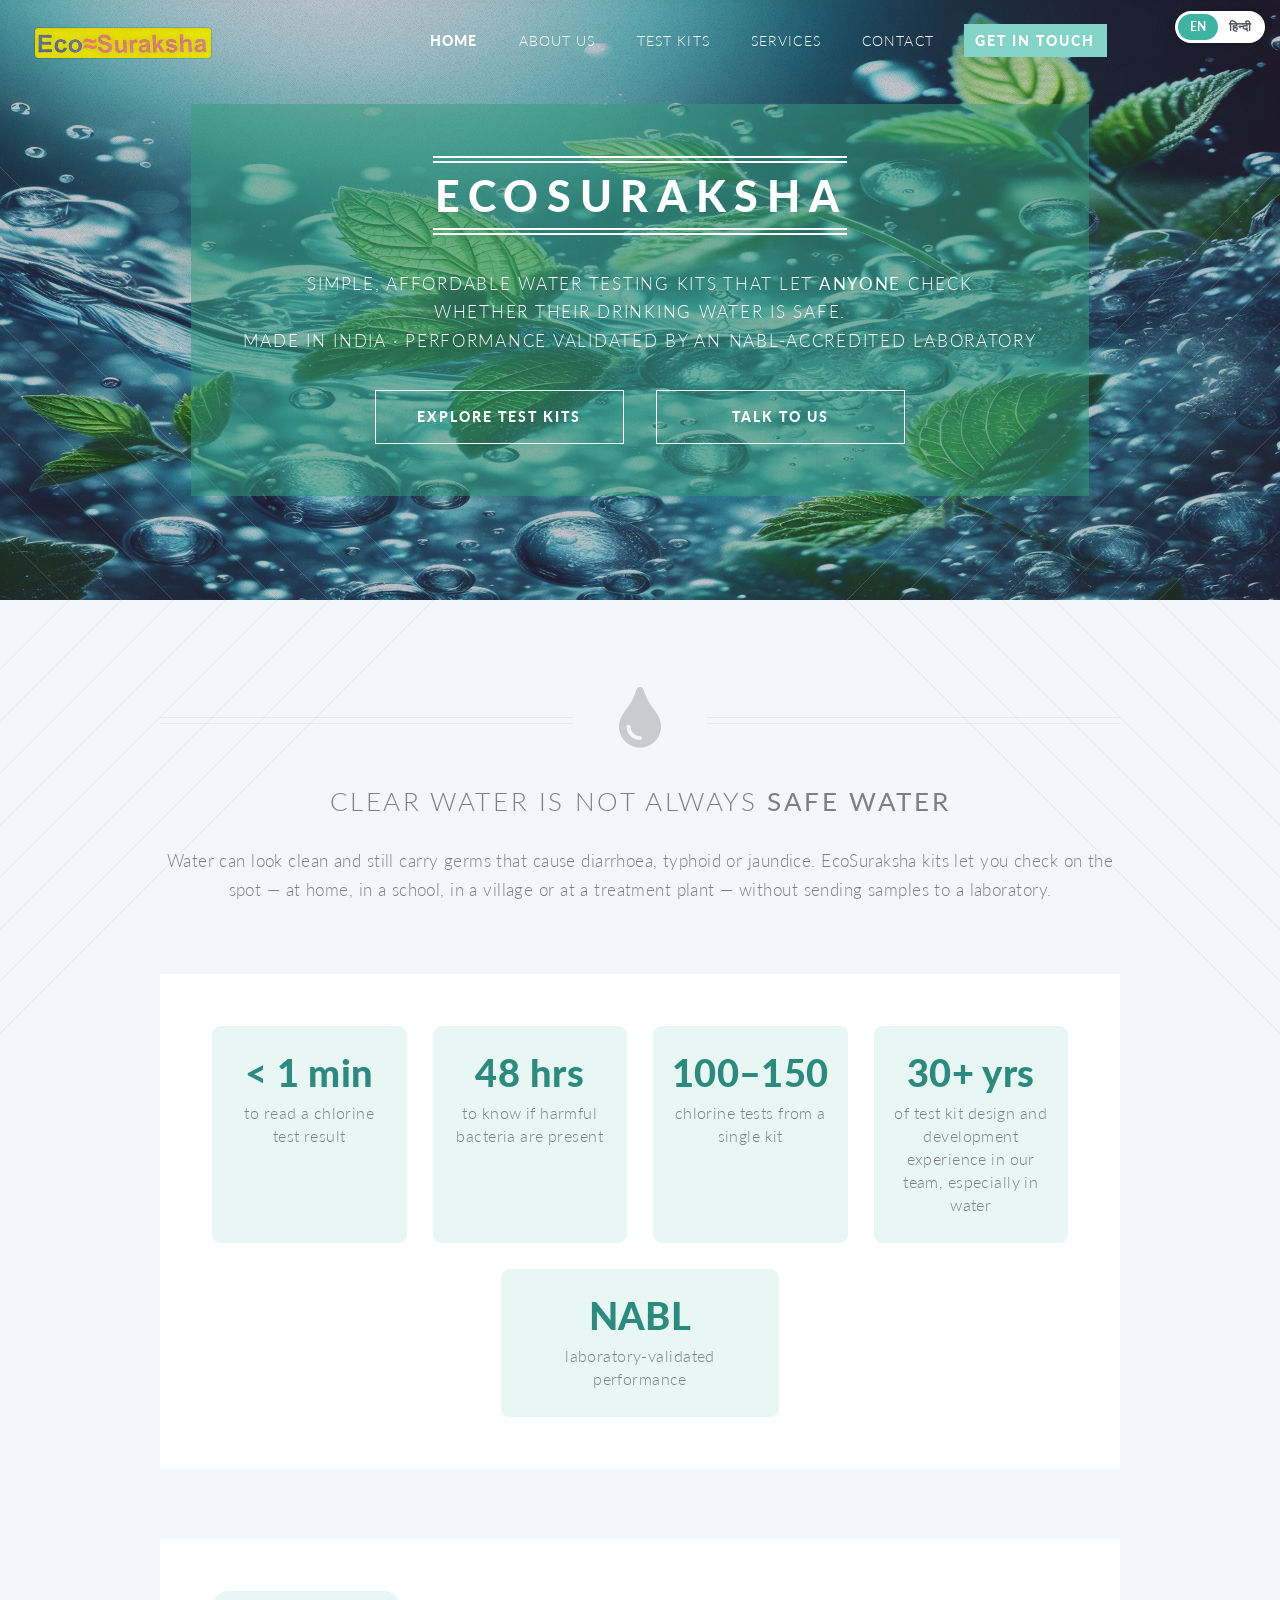
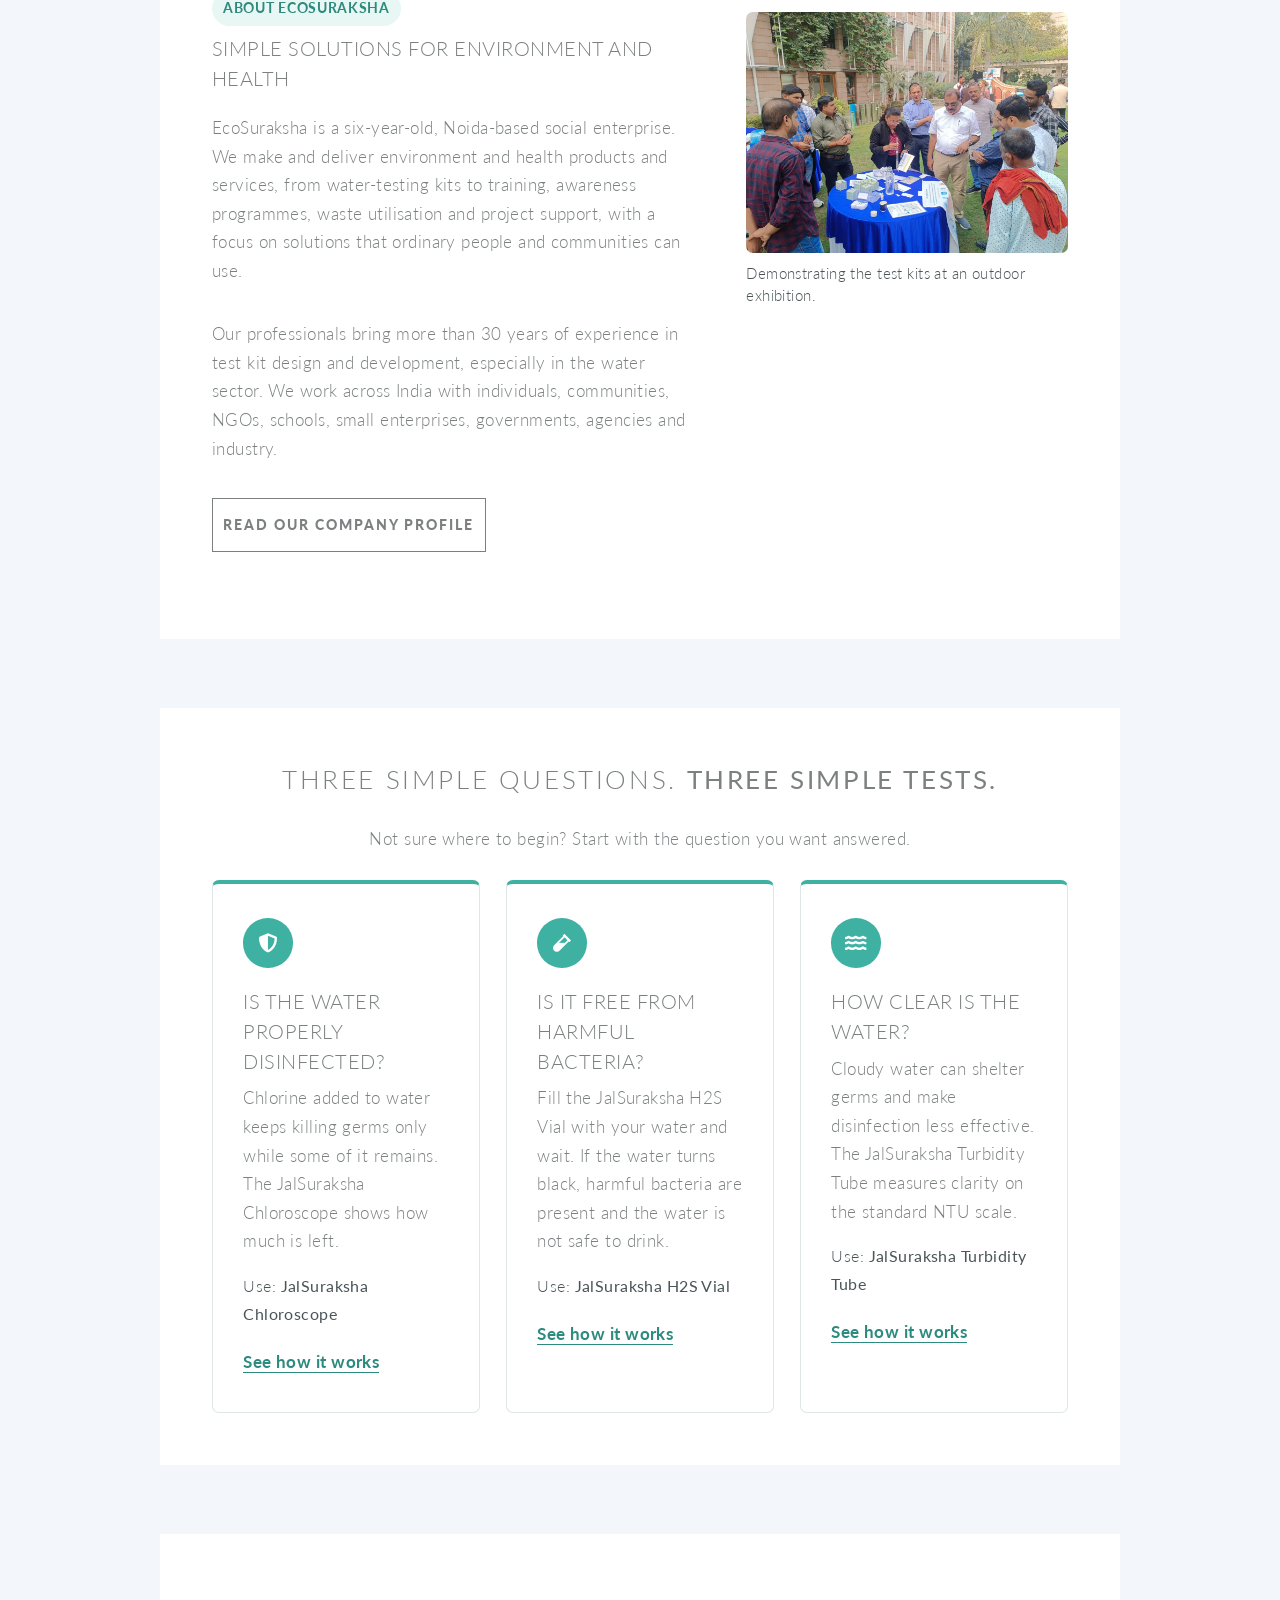
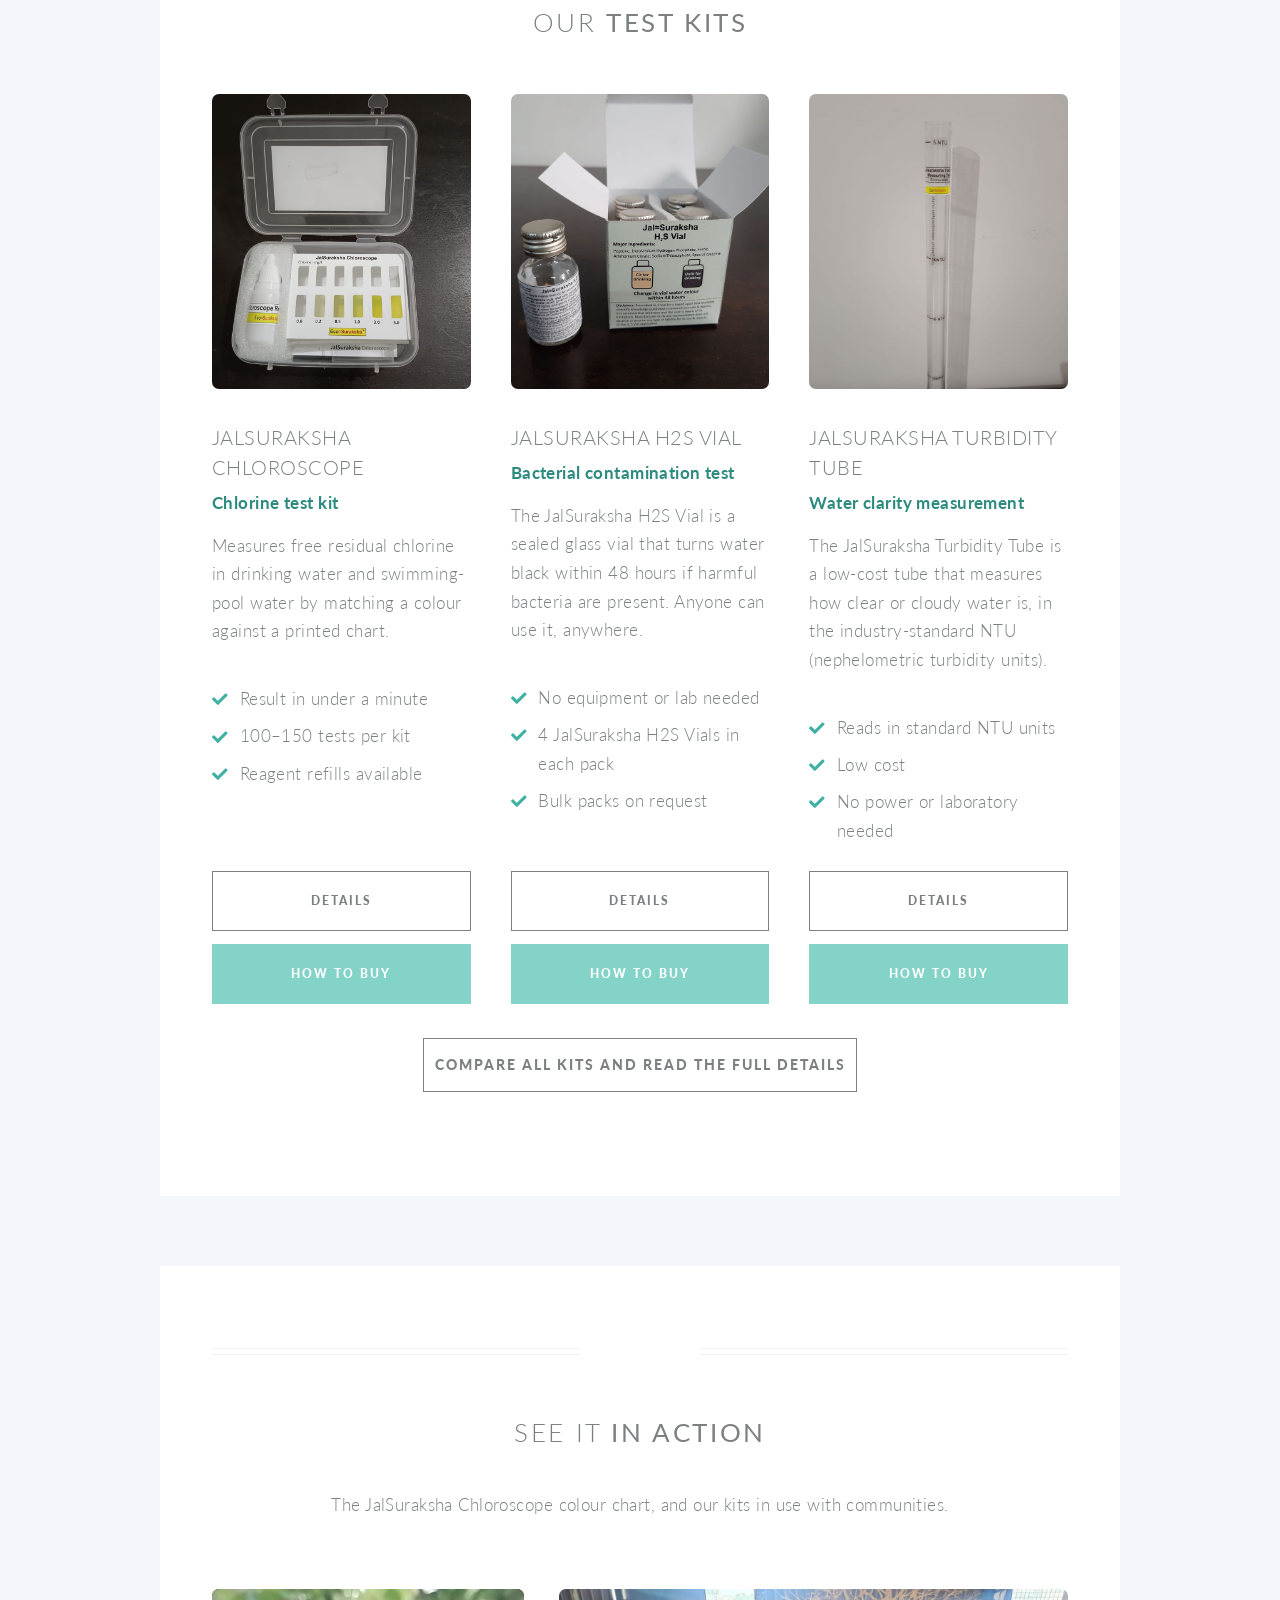
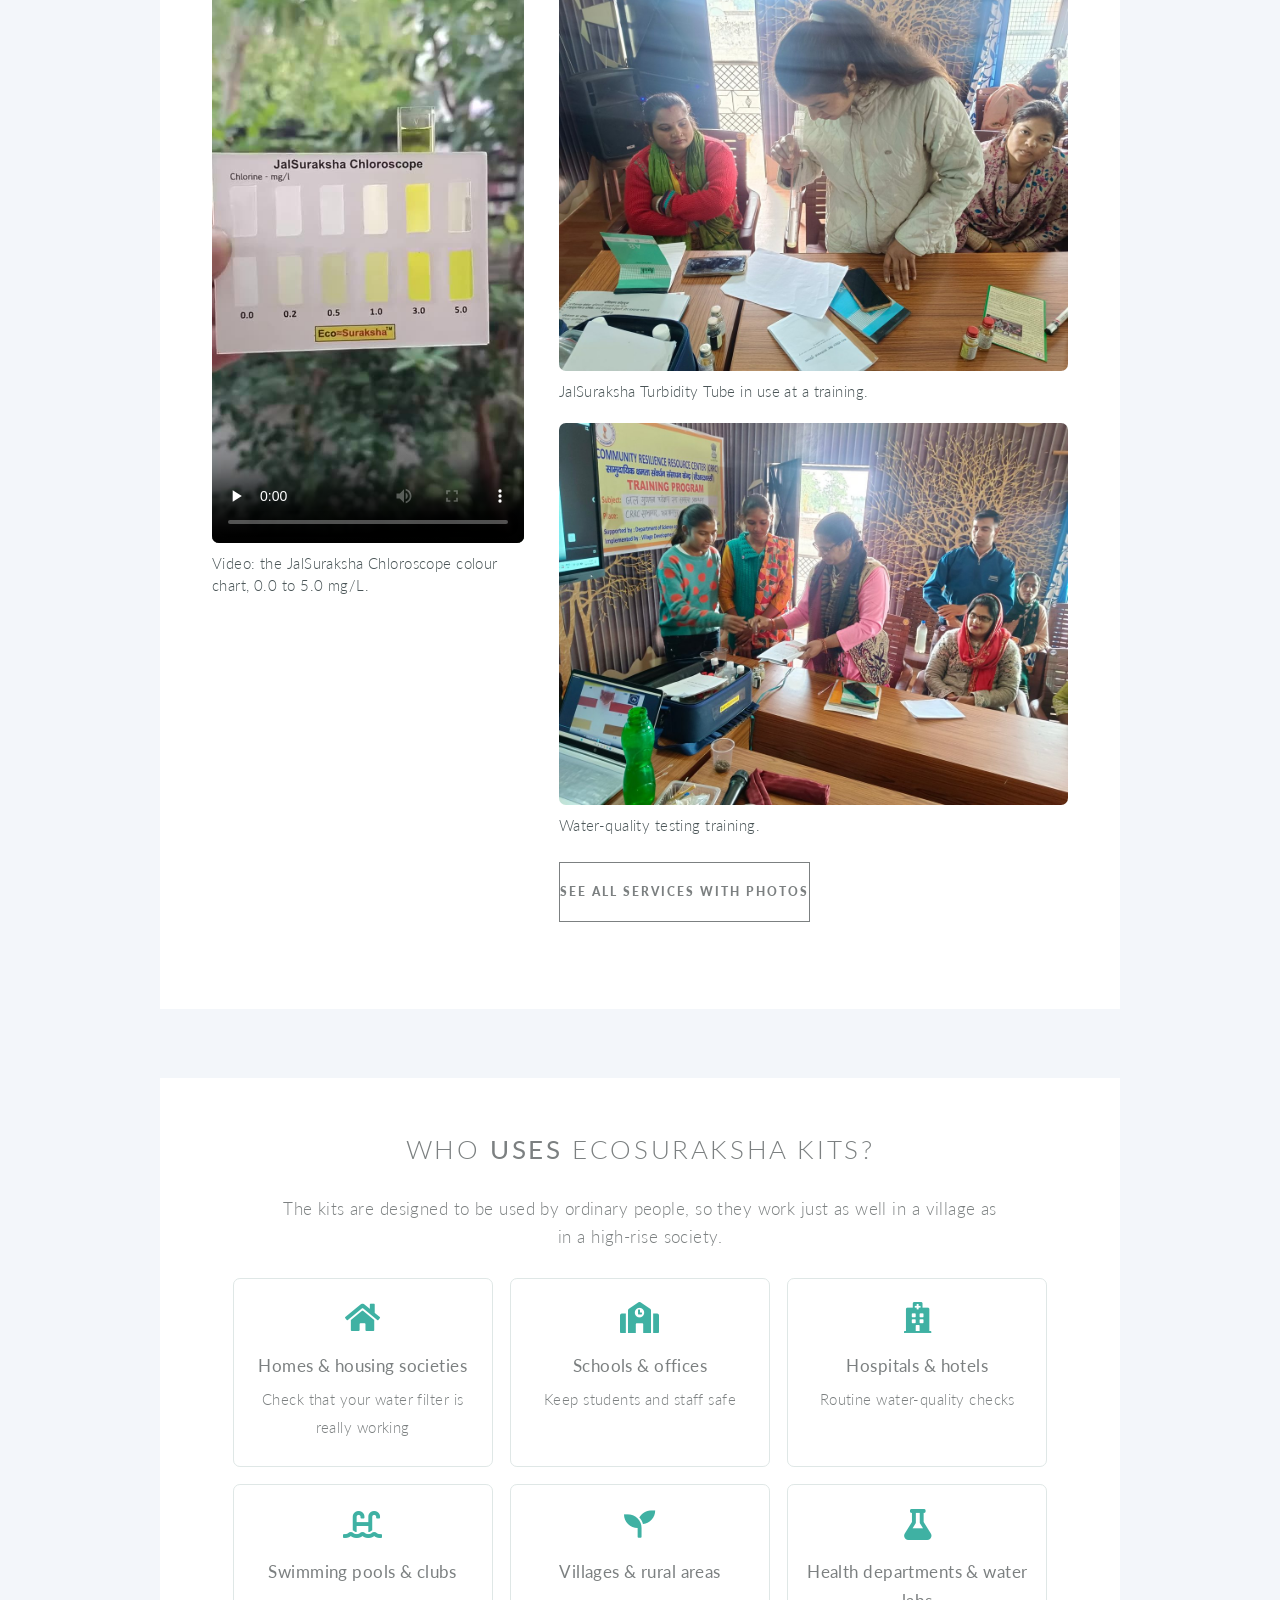
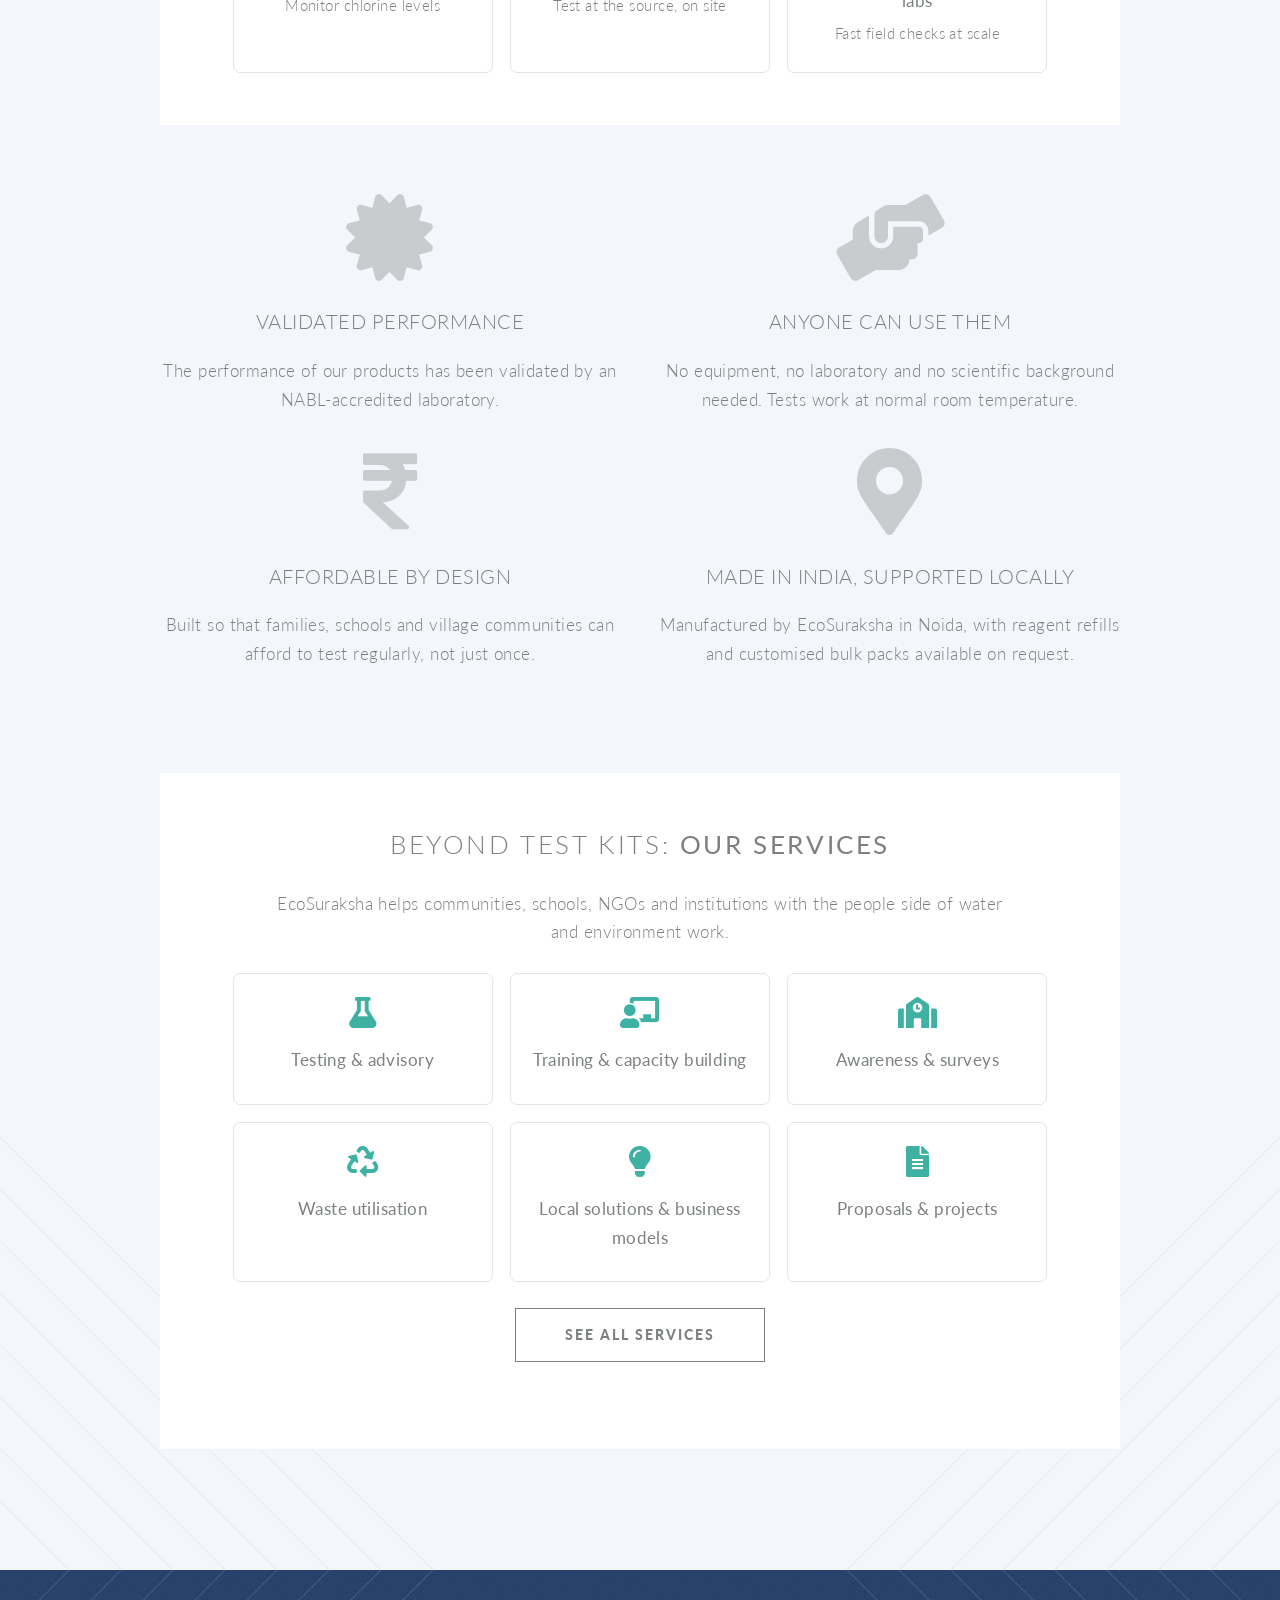
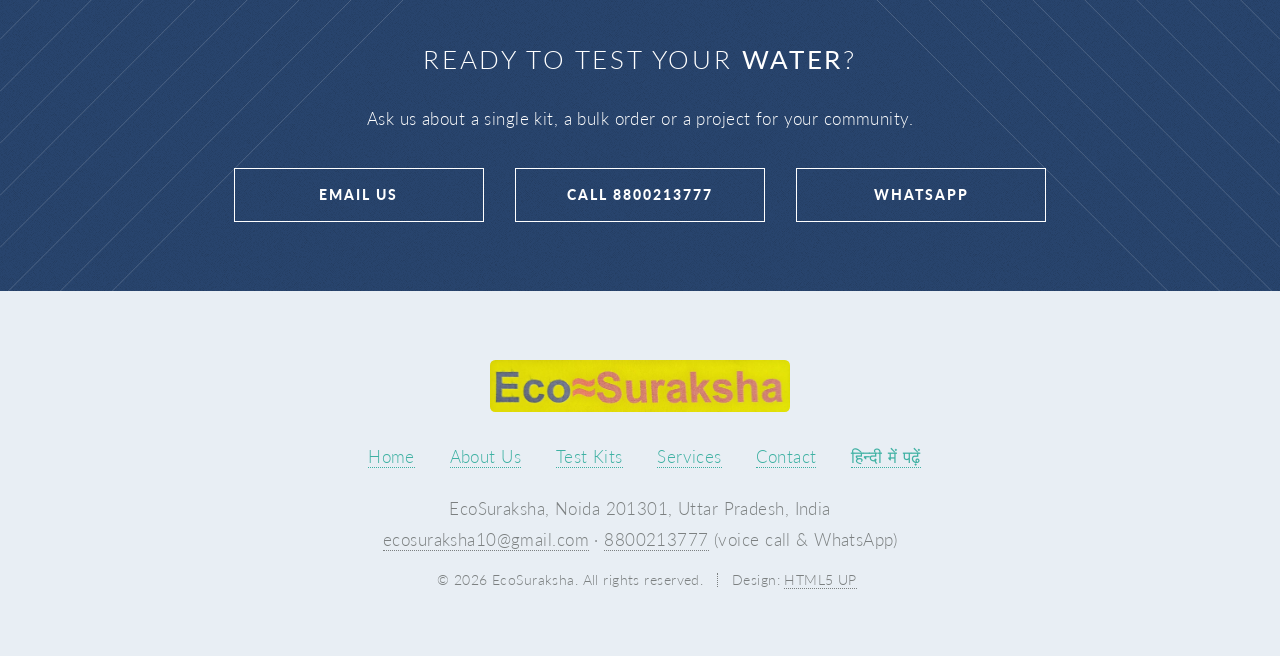
==== commit 890c2162: "update" ====
--- a/index.html
+++ b/index.html
@@ -12,9 +12,86 @@
 		<link rel="stylesheet" href="assets/css/main.css" />
 		<link rel="stylesheet" href="assets/css/custom.css" />
 		<noscript><link rel="stylesheet" href="assets/css/noscript.css" /></noscript>
+		<link rel="canonical" href="https://ecosuraksha.com/" />
+		<link rel="alternate" hreflang="en" href="https://ecosuraksha.com/" />
+		<link rel="alternate" hreflang="hi" href="https://ecosuraksha.com/hi/" />
+		<link rel="alternate" hreflang="x-default" href="https://ecosuraksha.com/" />
+		<script type="application/ld+json">
+		{
+		  "@context": "https://schema.org",
+		  "@graph": [
+		    {
+		      "@type": "Organization",
+		      "@id": "https://ecosuraksha.com/#organization",
+		      "name": "EcoSuraksha",
+		      "alternateName": "इकोसुरक्षा",
+		      "url": "https://ecosuraksha.com/",
+		      "logo": "https://ecosuraksha.com/images/logo.png",
+		      "image": "https://ecosuraksha.com/images/web/exhibition-demo.jpg",
+		      "description": "Noida-based social enterprise making simple, affordable water testing kits and offering environment and health services across India.",
+		      "email": "ecosuraksha10@gmail.com",
+		      "telephone": "+91-8800213777",
+		      "address": {
+		        "@type": "PostalAddress",
+		        "addressLocality": "Noida",
+		        "addressRegion": "Uttar Pradesh",
+		        "postalCode": "201301",
+		        "addressCountry": "IN"
+		      },
+		      "areaServed": {
+		        "@type": "Country",
+		        "name": "India"
+		      },
+		      "contactPoint": {
+		        "@type": "ContactPoint",
+		        "telephone": "+91-8800213777",
+		        "email": "ecosuraksha10@gmail.com",
+		        "contactType": "sales",
+		        "areaServed": "IN",
+		        "availableLanguage": [
+		          "English",
+		          "Hindi"
+		        ]
+		      }
+		    },
+		    {
+		      "@type": "WebSite",
+		      "@id": "https://ecosuraksha.com/#website",
+		      "url": "https://ecosuraksha.com/",
+		      "name": "EcoSuraksha",
+		      "publisher": {
+		        "@id": "https://ecosuraksha.com/#organization"
+		      },
+		      "inLanguage": [
+		        "en",
+		        "hi"
+		      ]
+		    },
+		    {
+		      "@type": "WebPage",
+		      "@id": "https://ecosuraksha.com/#webpage",
+		      "url": "https://ecosuraksha.com/",
+		      "name": "EcoSuraksha | Simple Water Testing Kits for Chlorine, Bacteria and Turbidity",
+		      "inLanguage": "en",
+		      "isPartOf": {
+		        "@id": "https://ecosuraksha.com/#website"
+		      },
+		      "about": {
+		        "@id": "https://ecosuraksha.com/#organization"
+		      }
+		    }
+		  ]
+		}
+		</script>
 	</head>
 	<body class="index is-preload">
 		<div id="page-wrapper">
+
+			<!-- Language toggle -->
+			<nav class="es-lang-toggle" aria-label="Language / भाषा">
+				<a href="index.html" class="active" lang="en" aria-current="true">EN</a>
+				<a href="hi/index.html" lang="hi" hreflang="hi" title="हिन्दी में देखें">हिन्दी</a>
+			</nav>
 			<a class="es-mobile-logo" href="index.html"><img src="images/logo.png" alt="EcoSuraksha" /></a>
 
 			<!-- Header -->
@@ -307,6 +384,7 @@
 						<li><a href="products.html">Test Kits</a></li>
 						<li><a href="services.html">Services</a></li>
 						<li><a href="contact.html">Contact</a></li>
+						<li><a href="hi/index.html" lang="hi" hreflang="hi">हिन्दी में पढ़ें</a></li>
 					</ul>
 					<p class="es-footer-contact">
 						EcoSuraksha, Noida 201301, Uttar Pradesh, India<br />
--- a/assets/css/custom.css
+++ b/assets/css/custom.css
@@ -668,3 +668,129 @@
 .es-detail .es-photos figure.es-video { margin: 0; }
 .es-detail .es-text .es-hint { margin-top: 1em; font-size: 0.9em; }
 .es-detail .es-btn-row .button { text-align: center; }
+
+/* Email addresses always display in lower case, even inside uppercase buttons */
+.es-lc { text-transform: none; letter-spacing: normal; }
+
+/* Placeholder for a demo video that will be added later */
+.es-detail figure.es-video-slot { max-width: 40em; }
+.es-video-placeholder {
+	display: flex;
+	flex-direction: column;
+	align-items: center;
+	justify-content: center;
+	gap: 0.4em;
+	aspect-ratio: 16 / 9;
+	padding: 1.5em;
+	text-align: center;
+	color: var(--es-navy);
+	background: var(--es-teal-light);
+	border: 2px dashed var(--es-teal-dark);
+	border-radius: 0.5em;
+}
+.es-video-placeholder .icon { font-size: 2.8em; color: var(--es-teal-dark); }
+.es-video-placeholder .icon:before { margin: 0; }
+.es-video-placeholder strong { font-size: 1.15em; }
+.es-video-placeholder span:last-child { font-size: 0.9em; max-width: 28em; }
+
+/* Product brochure card */
+.es-brochure-card {
+	display: grid;
+	grid-template-columns: 11em 1fr;
+	gap: 1.5em;
+	align-items: center;
+	padding: 1.25em;
+	background: var(--es-teal-light);
+	border-radius: 0.5em;
+}
+.es-brochure-card p { margin-bottom: 1em; }
+.es-brochure-thumb { display: block; border: 1px solid #cfd8dc; border-radius: 0.3em; overflow: hidden; background: #fff; box-shadow: 0 2px 6px rgba(0,0,0,0.12); }
+.es-detail .es-brochure-thumb img { display: block; width: 100%; height: auto; border-radius: 0; }
+@media screen and (max-width: 480px) {
+	.es-brochure-card { grid-template-columns: 1fr; justify-items: center; text-align: center; }
+	.es-brochure-thumb { width: 10em; }
+}
+
+/* ---------- Language toggle (EN | हिन्दी), fixed top right ---------- */
+
+.es-lang-toggle {
+	position: fixed;
+	top: 0.75em;
+	right: 1.25em;
+	z-index: 10003;
+	display: flex;
+	padding: 3px;
+	background: #fff;
+	border-radius: 2em;
+	box-shadow: 0 1px 6px rgba(0,0,0,0.18), 0 0 0 1px rgba(0,0,0,0.08);
+	font-size: 0.75rem;
+	line-height: 1;
+}
+.es-lang-toggle a {
+	display: block;
+	min-width: 3.4em;
+	padding: 0.6em 0.9em;
+	border: 0;
+	border-radius: 2em;
+	color: #4c5052;
+	font-family: 'Lato', 'Noto Sans Devanagari', 'Nirmala UI', 'Mangal', sans-serif;
+	font-weight: 700;
+	letter-spacing: 0;
+	text-align: center;
+	text-decoration: none;
+	white-space: nowrap;
+}
+.es-lang-toggle a:hover { background: rgba(62, 179, 163, 0.12); color: #2b2f30; }
+.es-lang-toggle a.active,
+.es-lang-toggle a.active:hover { background: #3eb3a3; color: #fff; cursor: default; }
+
+/* Desktop: move the main menu left so it does not sit under the toggle */
+@media screen and (min-width: 841px) {
+	#header nav, #header.alt nav { right: 12.5em; }
+	#header.alt ~ .es-lang-toggle, .es-lang-toggle { top: 0.9em; }
+}
+/* Phone and tablet: compact pill in the title bar */
+@media screen and (max-width: 840px) {
+	.es-lang-toggle { top: 0.55em; right: 0.6em; font-size: 0.72rem; }
+	.es-lang-toggle a { min-width: 3em; padding: 0.55em 0.75em; }
+}
+
+/* ---------- Hindi pages: Devanagari-friendly typography ---------- */
+
+html[lang="hi"] body,
+html[lang="hi"] input,
+html[lang="hi"] select,
+html[lang="hi"] textarea,
+html[lang="hi"] .button,
+html[lang="hi"] input[type="submit"] {
+	font-family: 'Lato', 'Noto Sans Devanagari', 'Nirmala UI', 'Mangal', sans-serif;
+}
+/* Letter-spacing breaks joined Devanagari letters; light weights are hard to read */
+html[lang="hi"] *, html[lang="hi"] *:before, html[lang="hi"] *:after { letter-spacing: 0 !important; }
+html[lang="hi"] body, html[lang="hi"] input, html[lang="hi"] select, html[lang="hi"] textarea {
+	font-weight: 400;
+	line-height: 1.85em;
+}
+html[lang="hi"] h1, html[lang="hi"] h2, html[lang="hi"] h3, html[lang="hi"] h4 { line-height: 1.5; }
+html[lang="hi"] h2 strong, html[lang="hi"] h3 strong, html[lang="hi"] strong, html[lang="hi"] b { font-weight: 700; }
+html[lang="hi"] .button, html[lang="hi"] input[type="submit"] { line-height: 1.4; height: auto; padding-top: 0.9em; padding-bottom: 0.9em; white-space: normal; }
+html[lang="hi"] #header nav ul li { margin-left: 0.6em; }
+html[lang="hi"] #header nav ul li a { line-height: 1.4; padding: 0.45em 0.7em; }
+html[lang="hi"] .es-stats .label, html[lang="hi"] .es-audience .small { line-height: 1.6; }
+html[lang="hi"] table th, html[lang="hi"] table td { line-height: 1.7; }
+@media screen and (max-width: 480px) {
+	html[lang="hi"] body, html[lang="hi"] input, html[lang="hi"] select, html[lang="hi"] textarea { font-size: 13pt; }
+	html[lang="hi"] h2 { font-size: 1.5em; }
+}
+/* Keep Latin digits, units and product codes readable inside Hindi text */
+.es-en { font-family: 'Lato', sans-serif; }
+
+/* Narrow desktops/tablets: make room for the language toggle */
+@media screen and (min-width: 841px) and (max-width: 1240px) {
+	#header nav ul li:has(> a.button) { display: none; }
+	#header nav ul li { margin-left: 0.4em; }
+}
+/* Phones: keep the logo between the menu button and the toggle */
+@media screen and (max-width: 840px) {
+	.es-mobile-logo img { height: auto; max-height: 2em; max-width: calc(100vw - 14em); }
+}
